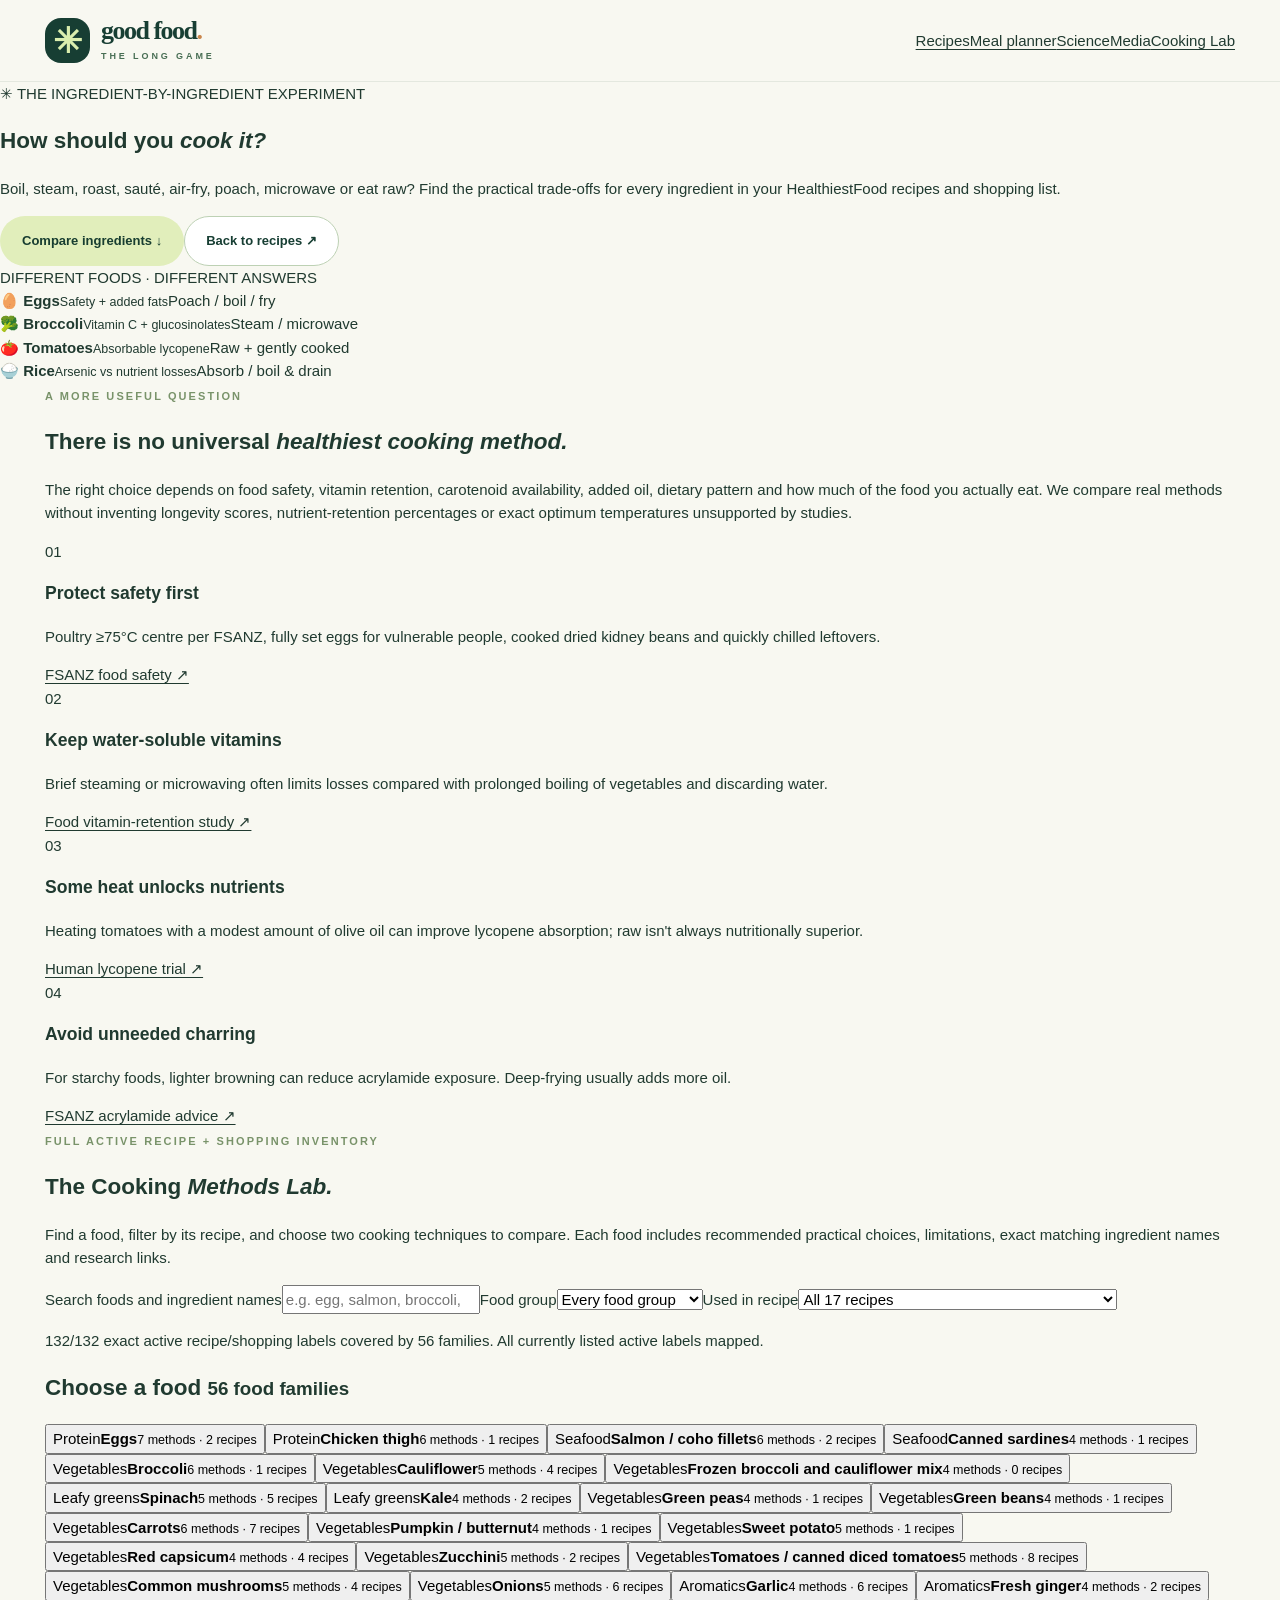
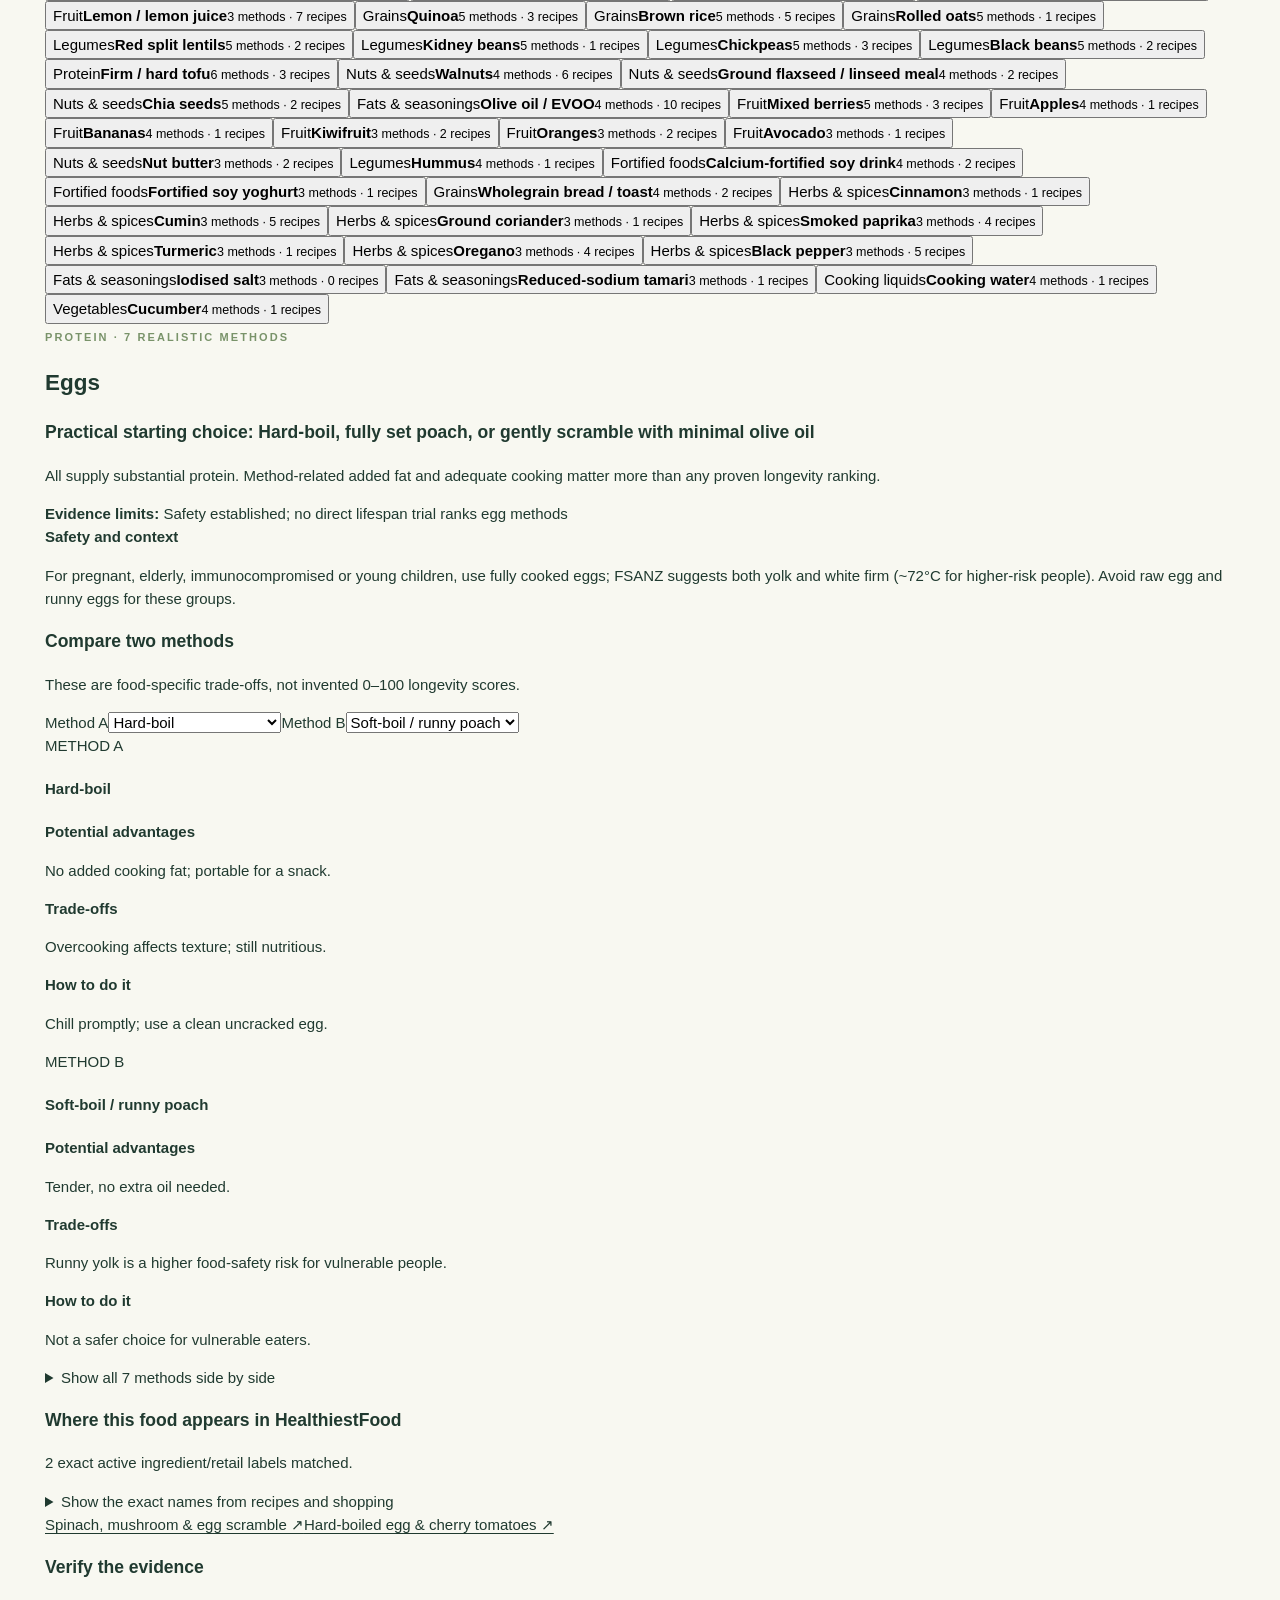
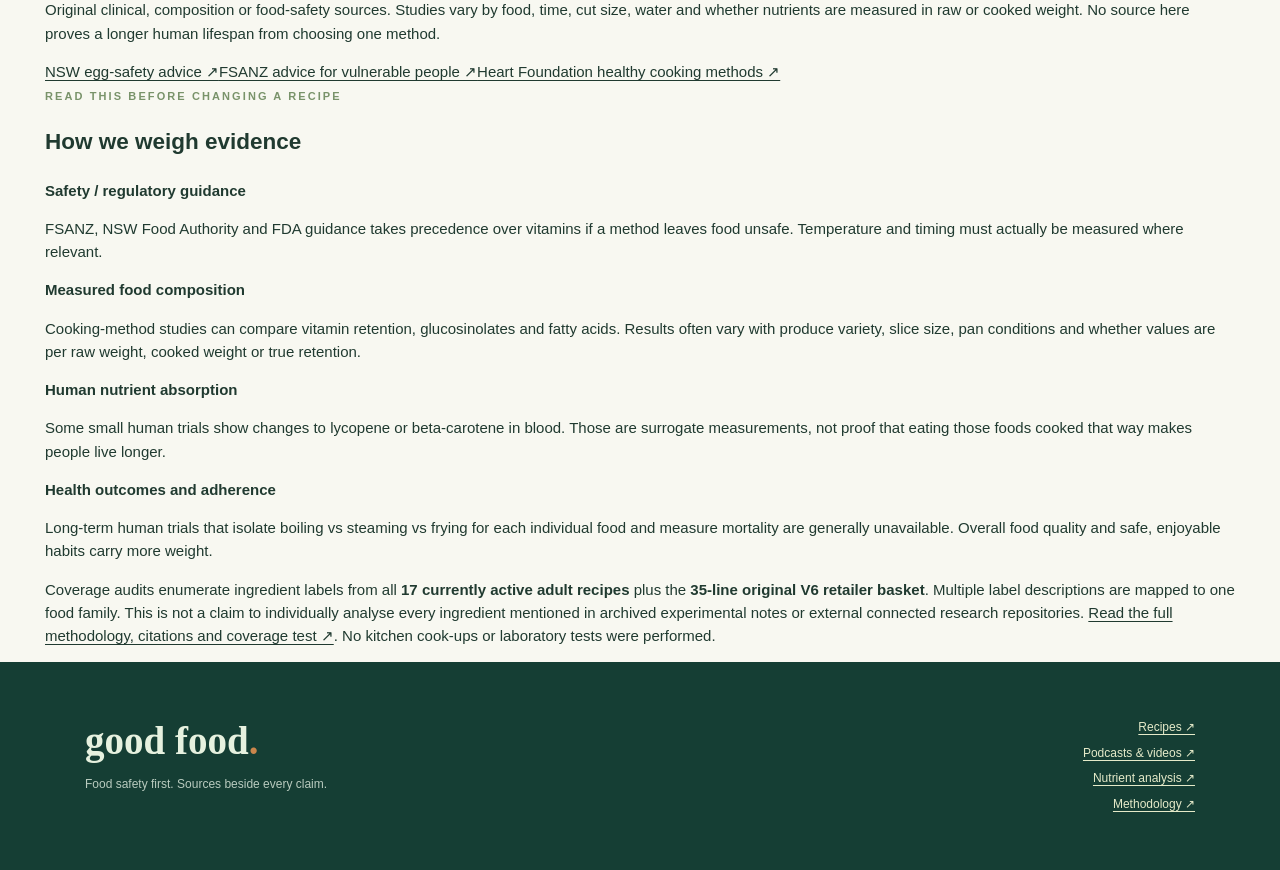
==== cooking-methods.html @ 986ff0c2 "Publish source-linked interactive food cooking method comparison guide and ingredient coverage" ====
<!doctype html>
<html lang="en-AU">
<head>
 <meta charset="utf-8">
 <meta name="viewport" content="width=device-width, initial-scale=1">
 <meta name="theme-color" content="#173e33">
 <meta name="description" content="Compare boiling, steaming, frying, roasting, microwaving and more for every recipe ingredient, with evidence, safety and nutrient trade-offs.">
 <title>Cooking Methods Lab | Good Food, Long Game</title>
 <link rel="icon" href="favicon.svg" type="image/svg+xml">
 <link rel="manifest" href="manifest.webmanifest">
 <link rel="stylesheet" href="site.css">
 <script defer src="site-data.js"></script>
 <script defer src="whole-day-data.js"></script>
 <script defer src="cooking-methods-data.js"></script>
 <script defer src="cooking-methods.js"></script>
 <script>document.addEventListener("DOMContentLoaded",()=>window.CookingMethodsLab?.init());</script>
</head>
<body>
 <a class="skip-link" href="#main">Skip to cooking method comparisons</a>
 <header class="site-header">
 <div class="header-inner">
  <a class="brand" href="index.html#home" aria-label="Good Food home"><span class="brand-mark" aria-hidden="true">✳</span><span>good food<span class="brand-period">.</span><small>THE LONG GAME</small></span></a>
  <nav class="cm-page-nav" aria-label="Main site"><a href="index.html#recipes">Recipes</a><a href="index.html#plan">Meal planner</a><a href="index.html#science">Science</a><a href="index.html#media">Media</a><a class="cm-page-nav-current" href="cooking-methods.html" aria-current="page">Cooking Lab</a></nav>
 </div></header>
 <main id="main" class="cm-page">
 <section class="cm-hero">
   <div class="cm-hero-text"><div class="cm-kicker"><span aria-hidden="true">✳</span> THE INGREDIENT-BY-INGREDIENT EXPERIMENT</div>
    <h1>How should you <em>cook it?</em></h1>
    <p>Boil, steam, roast, sauté, air-fry, poach, microwave or eat raw? Find the practical trade-offs for every ingredient in your HealthiestFood recipes and shopping list.</p>
    <div class="cm-hero-links"><a class="btn btn-primary" href="#cmRoot">Compare ingredients ↓</a><a class="btn btn-outline" href="index.html#recipes">Back to recipes ↗</a></div>
   </div>
   <div class="cm-hero-panel" aria-label="Examples of different food preparation evidence"><span>DIFFERENT FOODS · DIFFERENT ANSWERS</span>
     <div><strong>🥚 Eggs</strong><small>Safety + added fats</small><span>Poach / boil / fry</span></div>
     <div><strong>🥦 Broccoli</strong><small>Vitamin C + glucosinolates</small><span>Steam / microwave</span></div>
     <div><strong>🍅 Tomatoes</strong><small>Absorbable lycopene</small><span>Raw + gently cooked</span></div>
     <div><strong>🍚 Rice</strong><small>Arsenic vs nutrient losses</small><span>Absorb / boil & drain</span></div>
   </div>
 </section>
 <section class="cm-intro section-shell" aria-labelledby="cmIntro"><div><span class="section-kicker">A MORE USEFUL QUESTION</span><h2 id="cmIntro">There is no universal <em>healthiest cooking method.</em></h2></div><p>The right choice depends on food safety, vitamin retention, carotenoid availability, added oil, dietary pattern and how much of the food you actually eat. We compare real methods without inventing longevity scores, nutrient-retention percentages or exact optimum temperatures unsupported by studies.</p></section>
 <section class="cm-principles section-shell" aria-label="Four essential cooking principles">
  <article><span>01</span><h3>Protect safety first</h3><p>Poultry ≥75°C centre per FSANZ, fully set eggs for vulnerable people, cooked dried kidney beans and quickly chilled leftovers.</p><a href="https://www.foodstandards.gov.au/consumer/prevention-of-foodborne-illness/food-safety-basics" target="_blank" rel="noopener noreferrer">FSANZ food safety ↗</a></article>
  <article><span>02</span><h3>Keep water-soluble vitamins</h3><p>Brief steaming or microwaving often limits losses compared with prolonged boiling of vegetables and discarding water.</p><a href="https://pubmed.ncbi.nlm.nih.gov/30263756/" target="_blank" rel="noopener noreferrer">Food vitamin-retention study ↗</a></article>
  <article><span>03</span><h3>Some heat unlocks nutrients</h3><p>Heating tomatoes with a modest amount of olive oil can improve lycopene absorption; raw isn't always nutritionally superior.</p><a href="https://pubmed.ncbi.nlm.nih.gov/15927929/" target="_blank" rel="noopener noreferrer">Human lycopene trial ↗</a></article>
  <article><span>04</span><h3>Avoid unneeded charring</h3><p>For starchy foods, lighter browning can reduce acrylamide exposure. Deep-frying usually adds more oil.</p><a href="https://www.foodstandards.gov.au/consumer/chemicals/acrylamide" target="_blank" rel="noopener noreferrer">FSANZ acrylamide advice ↗</a></article>
 </section>
 <section class="cm-section section-shell" aria-labelledby="cmPageHeading"><div class="cm-section-head"><span class="section-kicker">FULL ACTIVE RECIPE + SHOPPING INVENTORY</span><h2 id="cmPageHeading">The Cooking <em>Methods Lab.</em></h2><p>Find a food, filter by its recipe, and choose two cooking techniques to compare. Each food includes recommended practical choices, limitations, exact matching ingredient names and research links.</p></div>
 <div id="cmRoot" aria-label="Interactive food cooking and preparation method comparisons"><p>Loading your ingredient inventory…</p></div>
 </section>
 <section class="cm-methodology section-shell" aria-label="Research methodology and limits">
  <span class="section-kicker">READ THIS BEFORE CHANGING A RECIPE</span><h2>How we weigh evidence</h2>
  <div class="cm-evidence-steps">
   <div><strong>Safety / regulatory guidance</strong><p>FSANZ, NSW Food Authority and FDA guidance takes precedence over vitamins if a method leaves food unsafe. Temperature and timing must actually be measured where relevant.</p></div>
   <div><strong>Measured food composition</strong><p>Cooking-method studies can compare vitamin retention, glucosinolates and fatty acids. Results often vary with produce variety, slice size, pan conditions and whether values are per raw weight, cooked weight or true retention.</p></div>
   <div><strong>Human nutrient absorption</strong><p>Some small human trials show changes to lycopene or beta-carotene in blood. Those are surrogate measurements, not proof that eating those foods cooked that way makes people live longer.</p></div>
   <div><strong>Health outcomes and adherence</strong><p>Long-term human trials that isolate boiling vs steaming vs frying for each individual food and measure mortality are generally unavailable. Overall food quality and safe, enjoyable habits carry more weight.</p></div>
  </div>
  <p class="cm-source-note">Coverage audits enumerate ingredient labels from all <strong>17 currently active adult recipes</strong> plus the <strong>35-line original V6 retailer basket</strong>. Multiple label descriptions are mapped to one food family. This is not a claim to individually analyse every ingredient mentioned in archived experimental notes or external connected research repositories. <a href="https://github.com/joshualparris/HealthiestFood/blob/main/COOKING_METHODS_EVIDENCE_2026-10-17.md" target="_blank" rel="noopener noreferrer">Read the full methodology, citations and coverage test ↗</a>. No kitchen cook-ups or laboratory tests were performed.</p>
 </section>
 </main>
 <footer class="site-footer"><div class="footer-inner"><div><strong>good food<span>.</span></strong><p>Food safety first. Sources beside every claim.</p></div><div><a href="index.html#recipes">Recipes ↗</a><a href="index.html#media">Podcasts & videos ↗</a><a href="index.html#science">Nutrient analysis ↗</a><a href="https://github.com/joshualparris/HealthiestFood/blob/main/COOKING_METHODS_EVIDENCE_2026-10-17.md" target="_blank" rel="noopener noreferrer">Methodology ↗</a></div></div></footer>
</body>
</html>
---- site.css ----
:root{--pine:#173e33;--deep:#10342b;--leaf:#486e54;--cream:#f8f8f1;--paper:#fffdf6;--ink:#203a30;--muted:#68786d;--line:#e4e8d9;--lime:#e0edb9;--gold:#f1e1a7;--serif:'Fraunces',Georgia,serif;--sans:'DM Sans',Arial,sans-serif}
*{box-sizing:border-box}html{scroll-behavior:smooth}body{margin:0;color:var(--ink);background:var(--cream);font-family:var(--sans);font-size:15px;line-height:1.55;-webkit-font-smoothing:antialiased}body.modal-open{overflow:hidden}button,input,select{font:inherit}button{cursor:pointer}a{color:inherit;text-underline-offset:3px}a:hover{color:#507a54}button:focus-visible,a:focus-visible,input:focus-visible,select:focus-visible{outline:3px solid #d19c50;outline-offset:3px}.hidden{display:none!important}.skip-link{position:absolute;z-index:3000;top:-70px;left:20px;padding:12px 18px;background:#fff;color:#183e32}.skip-link:focus{top:8px}.section-shell{width:min(1190px,calc(100% - 76px));margin-inline:auto}.site-header{background:var(--cream);position:sticky;top:0;z-index:60;border-bottom:1px solid rgba(49,86,58,.10);backdrop-filter:blur(14px)}.header-inner{max-width:1290px;margin:auto;min-height:81px;padding:0 45px;display:flex;align-items:center;justify-content:space-between;gap:26px}.brand{color:var(--pine);text-decoration:none;display:flex;align-items:center;gap:11px;font-family:var(--serif);font-weight:700;font-size:26px;letter-spacing:-1.5px;line-height:.85;white-space:nowrap}.brand:hover{color:var(--pine)}.brand-mark{font-family:var(--sans);font-size:35px;border-radius:16px;color:#daeeae;display:grid;place-items:center;background:var(--pine);height:45px;width:45px;letter-spacing:0}.brand-period,.site-footer strong span{color:#ca864c}.brand small{font:700 9px var(--sans);display:block;letter-spacing:2.9px;margin-top:9px;color:var(--leaf)}.desktop-nav{display:flex;align-items:center;gap:35px}.nav-link{text-decoration:none;font-size:13px;font-weight:700;color:#667c6c;padding:30px 0;border-bottom:2px solid transparent}.nav-link:hover,.nav-link.active{color:var(--pine);border-bottom-color:var(--pine)}.icon-button{border:1px solid var(--line);background:#fff;width:38px;height:38px;display:grid;place-items:center;border-radius:50%;font-size:21px;color:var(--pine)}.hero{background:var(--pine);color:#fff;border-radius:0 0 40px 40px;min-height:598px;margin-top:0;display:grid;grid-template-columns:1fr 1.02fr;overflow:hidden;position:relative;isolation:isolate}.hero:before{content:"";position:absolute;inset:0;pointer-events:none;background-image:radial-gradient(#fff2 1px,transparent 1px);background-size:22px 22px;opacity:.10;z-index:-1}.hero-content{padding:92px 0 52px 74px;position:relative;z-index:2}.eyebrow,.section-kicker{font-size:11px;font-weight:800;letter-spacing:2.1px;text-transform:uppercase}.eyebrow{color:#dbf1b5;display:flex;gap:11px;align-items:center}.eyebrow-dot{height:7px;width:7px;border-radius:50%;background:#dcf1a9;box-shadow:0 0 0 4px #c8e79624}.hero h1{font-family:var(--serif);font-size:clamp(66px,7.2vw,107px);line-height:1.01;letter-spacing:-5.5px;font-weight:500;margin:29px 0 24px}.hero h1 em{color:#cfe7a5;font-weight:400}.hero-lead{font-size:18px;line-height:1.72;color:#e2ece0;max-width:490px}.hero-actions{display:flex;gap:10px;margin-top:32px;flex-wrap:wrap}.btn{display:inline-flex;align-items:center;gap:18px;justify-content:center;padding:14px 21px;border-radius:100px;font-weight:800;font-size:13px;border:1px solid transparent;transition:.2s transform,.2s background,.2s border-color;text-decoration:none}.btn:hover{transform:translateY(-2px)}.btn-primary{background:#e1eebb;color:#173d30}.btn-primary:hover{background:#fff;color:#173d30}.btn-ghost{border-color:#7c9f85;color:#fff;background:transparent}.btn-ghost:hover{background:#2f5648;color:#fff}.btn-outline{border-color:#bdd1b4;color:var(--pine);background:white}.btn-outline:hover{background:#e6efdf}.hero-facts{border-top:1px solid #ffffff32;display:flex;margin-top:47px;padding-top:21px;gap:35px}.hero-facts div{display:flex;flex-direction:column}.hero-facts strong{font:600 30px var(--serif);line-height:1}.hero-facts span{font-size:11px;color:#c3d6c8;margin-top:6px;white-space:nowrap}.hero-art{position:relative;display:grid;place-items:center;min-width:0}.hero-art:before{content:"";position:absolute;width:83%;aspect-ratio:1;border:1px solid #bdd2a43a;border-radius:50%;box-shadow:0 0 0 36px #b4caa30d,0 0 0 75px #b4caa308}.bowl-art{width:min(100%,560px);transform:rotate(-9deg);filter:drop-shadow(7px 15px 12px #09231d32);animation:float 7s ease-in-out infinite}@keyframes float{50%{transform:translateY(-10px) rotate(-7deg)}}.art-caption{position:absolute;background:#fffcf1;color:var(--pine);padding:10px 18px;border-radius:100px;box-shadow:0 9px 26px #071a132a;font-size:12px;font-weight:800;z-index:2}.art-caption-top{right:6%;top:16%;transform:rotate(8deg)}.art-caption-top span{color:#ce8041}.art-caption-bottom{left:4%;bottom:17%;transform:rotate(-8deg)}.caption-star{color:#c88452;margin-right:5px}.intro-note{display:grid;grid-template-columns:1fr 1.1fr;gap:75px;padding-top:99px;padding-bottom:90px;align-items:center}.section-kicker{color:#79936a}.intro-note h2,.section-heading h2,.page-head h1{font:500 clamp(39px,4.4vw,67px)/1.15 var(--serif);letter-spacing:-2.1px;margin:16px 0}.intro-note h2 em,.section-heading h2 em,.page-head h1 em{color:#759368}.intro-note p{color:#68786c;line-height:1.9;font-size:17px;max-width:590px}.section-heading{display:flex;align-items:end;justify-content:space-between;gap:20px;margin-bottom:27px}.section-heading h2{margin-bottom:0}.text-link{border:none;background:transparent;border-bottom:1px solid #a6b899;color:var(--pine);font-weight:800;font-size:13px;padding:7px 0}.home-feature{padding-bottom:95px}.recipe-grid{display:grid;grid-template-columns:repeat(4,1fr);gap:17px}.recipe-card{border:1px solid var(--line);background:#fffdfa;border-radius:23px;overflow:hidden;min-height:372px;display:flex;flex-direction:column;box-shadow:0 6px 30px #243d2e08;transition:transform .25s,box-shadow .25s}.recipe-card:hover{transform:translateY(-5px);box-shadow:0 14px 45px #183d301c}.recipe-card-visual{height:156px;position:relative;overflow:hidden;display:grid;place-items:center}.recipe-card-visual.coral{background:#f6d6c3}.recipe-card-visual.sage{background:#dce9d2}.recipe-card-visual.gold{background:#f5e9ba}.recipe-card-visual.plum{background:#dfd7d9}.recipe-card-visual:after{content:"";position:absolute;inset:auto -20% -46% 20%;height:120px;background:#fff7;border-radius:50%;filter:blur(28px)}.mini-plate{width:138px;height:122px;border-radius:50%;background:#fdf7e7;border:7px solid #ffffffab;box-shadow:0 9px 24px #2d3d1b2d,inset 0 0 0 9px #dcbf923a;transform:rotate(-14deg);display:grid;place-items:center;position:relative;z-index:1}.mini-plate:before{content:"";position:absolute;inset:13px;border-radius:50%;background:conic-gradient(#608a50 0 23%,#d45c41 23% 40%,#f0cf83 40% 68%,#a8b16c 68% 82%,#d78b3c 82%);filter:saturate(.95)}.mini-plate span{position:relative;z-index:1;font-size:46px;filter:drop-shadow(0 3px 3px #ffffffb0);transform:rotate(14deg)}.card-number{position:absolute;top:16px;left:17px;font-size:10px;letter-spacing:1.5px;font-weight:800;color:#1d4738a4;z-index:2}.card-content{padding:20px 19px 22px;flex:1;display:flex;flex-direction:column}.card-overline{font-size:10px;color:#79936a;letter-spacing:1.6px;font-weight:800;text-transform:uppercase}.card-content h3{font:500 24px/1.12 var(--serif);letter-spacing:-.5px;color:var(--pine);margin:8px 0 9px}.card-content p{font-size:12px;color:#6d7a6c;line-height:1.6;margin:0}.card-meta{display:flex;gap:12px;margin:auto 0 13px;padding-top:18px;color:#63766a;font-size:11px;font-weight:700}.card-footer{display:flex;justify-content:space-between;align-items:center;border-top:1px solid var(--line);padding-top:13px;font-size:12px;font-weight:800;color:var(--pine)}.round-arrow{width:34px;height:34px;border-radius:50%;background:#e8efdc;display:grid;place-items:center;font-size:19px}.recipe-card button{border:none;background:transparent;text-align:left;padding:0;color:inherit;display:contents}.recipe-card:focus-within{outline:3px solid #d1a363;outline-offset:2px}.recipe-click{position:absolute;inset:0;z-index:4;cursor:pointer;border:0;background:transparent}.recipe-card{position:relative}.philosophy-grid{display:grid;grid-template-columns:repeat(3,1fr);gap:34px;background:#e9efdf;padding:55px 60px;margin-bottom:105px;border-radius:27px}.mini-icon{display:grid;place-items:center;width:50px;height:50px;border-radius:50%;background:#fdfef6;font-size:26px}.philosophy-grid h3{font:600 25px var(--serif);margin:15px 0 8px}.philosophy-grid p{max-width:310px;font-size:13px;color:#657967;line-height:1.7;margin:0}.view-body{padding-top:66px;padding-bottom:100px;min-height:65vh}.page-head{max-width:850px;margin-bottom:41px}.page-head h1{margin:17px 0 12px}.page-head p{font-size:16px;color:#6d7b70;max-width:690px}.recipe-detail{margin-top:45px}.detail-layout{background:#fffdf7;border:1px solid var(--line);border-radius:26px;display:grid;grid-template-columns:1.15fr 1fr;gap:0;overflow:hidden}.detail-left{padding:39px;border-right:1px solid var(--line)}.detail-right{padding:39px;background:#f4f6ed}.detail-eyebrow{display:flex;align-items:center;gap:9px;font-size:11px;font-weight:800;color:var(--leaf);letter-spacing:1.7px;text-transform:uppercase}.detail-left h2{font:500 43px/1.1 var(--serif);letter-spacing:-1.5px;margin:17px 0}.detail-left>p{color:#64786d;font-size:15px;line-height:1.75}.detail-pills{display:flex;gap:8px;flex-wrap:wrap;margin:20px 0}.pill{font-size:11px;padding:7px 12px;border:1px solid #d7e5cc;border-radius:50px;font-weight:700;color:#426b51;background:#f4f9ea}.detail-highlight{background:#e8f0dc;border-radius:18px;padding:17px;margin:18px 0;font-size:12px;color:#3f6550;line-height:1.65}.detail-actions{display:flex;gap:9px;flex-wrap:wrap;margin:26px 0}.detail-actions .btn-primary{background:var(--pine);color:#fff}.detail-actions .btn-primary:hover{background:#30564a;color:#fff}.servings-box{display:flex;align-items:center;justify-content:space-between;gap:10px;background:#fff;border:1px solid var(--line);padding:11px 14px;border-radius:13px;margin-bottom:15px}.servings-box span{font-size:12px;font-weight:800;color:#55705b}.stepper{display:flex;align-items:center;gap:13px}.stepper button{width:27px;height:27px;display:grid;place-items:center;border:1px solid var(--line);background:#edf4e6;border-radius:50%;font-size:18px;color:var(--pine)}.stepper output{min-width:19px;text-align:center;font-weight:800}.ingredients-list{list-style:none;padding:0;margin:0}.ingredients-list li{display:flex;gap:10px;font-size:12px;border-bottom:1px solid #e1e9d7;padding:10px 0;line-height:1.5}.ingredient-amount{min-width:85px;font-weight:800;color:var(--pine)}.detail-right h3{font:600 27px var(--serif);margin:0 0 9px}.detail-right>p{font-size:13px;color:#647867}.method-preview{list-style:none;counter-reset:steps;padding:0;margin:20px 0}.method-preview li{counter-increment:steps;padding:10px 0 10px 43px;position:relative;border-bottom:1px solid #dfe7d7;font-weight:700;font-size:13px}.method-preview li:before{content:counter(steps,decimal-leading-zero);position:absolute;left:0;top:11px;color:#9bb48c;font-size:12px}.evidence-chip{display:inline-flex;align-items:center;gap:9px;font-size:11px;color:#4d7656;font-weight:800}.evidence-chip:before{content:"✓";border-radius:50%;background:#d8eabc;display:grid;place-items:center;width:20px;height:20px}.shop-summary{background:var(--pine);color:#fff;padding:32px;border-radius:24px;display:grid;grid-template-columns:1fr 1fr 1.2fr;gap:28px;align-items:center}.shop-summary>div{display:flex;flex-direction:column}.shop-summary span{font-size:12px;color:#c4d9c9}.shop-summary strong{font:500 42px var(--serif);margin:5px 0}.shop-summary small{color:#b7d0c0;font-size:11px}.shop-summary-action{display:flex!important;gap:9px;flex-direction:row!important;flex-wrap:wrap}.shop-toolbar{display:flex;align-items:center;justify-content:space-between;gap:15px;margin:28px 0 20px}.search-control{display:flex;gap:10px;align-items:center;border:1px solid var(--line);background:#fff;border-radius:14px;padding:10px 15px;max-width:450px;flex:1}.search-control span{font-size:24px;color:#819484}.search-control input{border:none;outline:none;background:transparent;width:100%;font-size:13px;color:var(--ink)}.segmented{display:inline-flex;background:#e9efdf;border-radius:100px;padding:4px;gap:2px}.segmented button{background:transparent;border:0;border-radius:100px;padding:10px 17px;font-size:12px;font-weight:700;color:#627569}.segmented button.is-active{background:#fff;color:var(--pine);box-shadow:0 2px 8px #1b3b2f18}.shop-group{margin:26px 0}.shop-group-header{display:flex;align-items:baseline;justify-content:space-between;margin:0 0 11px}.shop-group-header h3{font:600 28px var(--serif);margin:0}.shop-group-header span{font-size:12px;color:#748778}.shop-line{background:#fffdf8;border:1px solid var(--line);display:grid;grid-template-columns:26px 1fr auto;align-items:center;gap:13px;padding:16px 20px;margin-bottom:6px;border-radius:14px}.shop-line.is-checked{opacity:.53}.shop-line.is-checked .shop-name{text-decoration:line-through}.shop-check{appearance:none;width:20px;height:20px;border:2px solid #a4b6a4;border-radius:6px;cursor:pointer;margin:0;display:grid;place-items:center}.shop-check:checked{background:#507d5c;border-color:#507d5c}.shop-check:checked:before{content:"✓";font-weight:900;color:white;font-size:14px}.shop-name{display:block;font-size:13px;font-weight:800;color:#264637}.shop-usage{font-size:11px;color:#7d8c7f;margin-top:3px}.shop-price{text-align:right;font-size:15px;font-weight:800;white-space:nowrap}.shop-price a{display:block;font-size:10px;margin-top:4px;color:#5d8865;font-weight:700}.empty-state{background:#fff;padding:35px;border-radius:15px;color:#627569;text-align:center}.disclaimer{background:#edf1e7;border:1px solid #dce7d5;padding:19px 22px;border-radius:15px;color:#637464;font-size:12px;line-height:1.8;margin:27px 0}.plan-grid{display:grid;grid-template-columns:repeat(4,1fr);gap:15px}.week-card{background:white;border:1px solid var(--line);border-radius:22px;padding:20px}.week-card h3{font:600 23px var(--serif);margin:5px 0 16px}.week-card>span{font-size:10px;letter-spacing:1.7px;color:#87a077;font-weight:800}.plan-day{display:grid;grid-template-columns:24px 1fr;gap:8px;align-items:center;padding:11px 0;border-bottom:1px solid var(--line);cursor:pointer}.plan-day:last-child{border-bottom:none}.plan-day input{accent-color:#3b7a4e;width:16px;height:16px;cursor:pointer}.plan-day span{font-size:11px;color:#758378}.plan-day strong{display:block;color:#294538;font-size:12px}.plan-day.done strong{text-decoration:line-through;opacity:.56}.wellbeing-note{margin-top:26px;display:flex;gap:16px;padding:23px;background:#edf2df;border-radius:20px;align-items:flex-start}.wellbeing-note span{font-size:32px;color:#4f7657}.wellbeing-note p{margin:0;max-width:780px;color:#56705b}.truth-card{background:var(--pine);border-radius:25px;color:#fff;padding:33px;display:flex;gap:23px;align-items:flex-start}.truth-icon{font-size:48px;color:#dcedb7}.truth-card h2{font:500 33px var(--serif);margin:0 0 11px}.truth-card p{color:#cce0cb;max-width:760px;margin:0;line-height:1.8;font-size:14px}.science-columns{display:grid;grid-template-columns:repeat(2,1fr);gap:17px;margin-top:28px}.science-tile{background:#fff;border-radius:21px;padding:28px;border:1px solid var(--line)}.science-tile>span{font-size:10px;letter-spacing:1.7px;color:#82a070;font-weight:800}.science-tile h3{font:600 29px var(--serif);letter-spacing:-.5px;margin:12px 0}.science-tile p{font-size:13px;color:#687969;line-height:1.8}.science-tile a{font-size:12px;font-weight:800;color:#466c52}.evidence-heading{margin:70px 0 24px}.source-row{display:flex;justify-content:space-between;gap:15px;align-items:center;border-bottom:1px solid var(--line);padding:18px 0}.source-row span{font-size:10px;font-weight:800;color:#7e9b71;text-transform:uppercase;letter-spacing:1.5px}.source-row h3{margin:3px 0 5px;font-size:14px}.source-row p{margin:0;color:#718275;font-size:12px;max-width:800px}.source-row a{border:1px solid #c7d4be;border-radius:50px;padding:8px 14px;text-decoration:none;font-weight:800;font-size:12px;white-space:nowrap}.site-footer{background:#153e34;color:#e6f1df}.footer-inner{max-width:1190px;margin:auto;padding:56px 40px;display:flex;justify-content:space-between;gap:30px}.site-footer strong{font:600 39px var(--serif)}.site-footer p{font-size:12px;color:#b9cbbf}.footer-inner>div:last-child{display:flex;flex-direction:column;align-items:flex-end;gap:7px;font-size:12px}.footer-inner a{color:#e5eac9}.footer-inner small{color:#9fbeab}.mobile-nav{display:none}.cook-overlay{position:fixed;inset:0;background:#0c291fd9;z-index:150;display:grid;place-items:center;padding:22px}.cook-panel{height:min(850px,calc(100dvh - 40px));width:min(950px,100%);background:#f9faef;box-shadow:0 30px 80px #02160a66;border-radius:27px;overflow:auto;overscroll-behavior:contain}.cook-header{background:var(--pine);color:#fff;padding:24px 30px;display:flex;align-items:flex-start;justify-content:space-between;gap:12px}.cook-header span{font-size:11px;color:#c7dfb8;letter-spacing:1.7px;font-weight:800}.cook-header h2{font:500 34px/1.15 var(--serif);margin:8px 0 0}.cook-close{border:1px solid #ffffff55;background:transparent;color:white;width:40px;height:40px;font-size:24px;border-radius:50%;flex-shrink:0}.cook-track{height:7px;background:#deebd7}.cook-track>div{height:100%;background:#6a956c;transition:width .2s}.cook-body{padding:32px 42px;min-height:390px}.cook-stepcount{font-size:11px;color:#719265;font-weight:800;letter-spacing:1.6px}.cook-body h3{font:500 clamp(31px,4.1vw,46px)/1.1 var(--serif);margin:13px 0 16px}.cook-body>p{font-size:17px;line-height:1.9;color:#546e5a;max-width:720px}.cook-tip{padding:14px 17px;background:#e9f1db;border-radius:15px;font-size:12px;color:#536e57;display:flex;gap:10px;margin:25px 0}.cook-timer{display:flex;align-items:center;gap:13px;flex-wrap:wrap;border-top:1px solid var(--line);padding-top:22px;margin-top:25px}.timer-display{font:500 37px var(--serif);font-variant-numeric:tabular-nums;color:var(--pine);min-width:123px}.timer-button{border:1px solid #cbdcc0;background:#fff;border-radius:25px;padding:9px 16px;font-size:12px;font-weight:800;color:#365b45}.timer-button.active{background:#def0bd}.cook-footer{padding:22px 40px;background:#eff3e6;display:flex;justify-content:space-between;gap:11px;flex-wrap:wrap;border-top:1px solid #e0ead7}.cook-footer .btn-primary{background:var(--pine);color:white}.cook-footer .btn-primary:hover{background:#305949;color:white}.cook-complete{text-align:center;padding:50px 25px}.cook-complete .big-check{background:#e2edc8;color:#3b7151;font-size:52px;height:95px;width:95px;border-radius:50%;display:grid;place-items:center;margin:0 auto 23px}.cook-complete h3{font:500 42px var(--serif);margin:10px 0}.cook-complete p{color:#6f8271;max-width:480px;margin:auto auto 25px}.toast{position:fixed;bottom:26px;right:25px;z-index:200;transform:translateY(150%);background:#173e33;color:white;padding:13px 21px;border-radius:12px;box-shadow:0 10px 35px #122b2066;transition:transform .23s;font-size:13px;max-width:400px}.toast.show{transform:translateY(0)}
@media(max-width:1150px){.desktop-nav{gap:19px}.hero-content{padding-left:49px}.recipe-grid{grid-template-columns:repeat(2,1fr)}.recipe-card{min-height:390px}.hero h1{font-size:74px}.hero-facts{gap:19px}.plan-grid{grid-template-columns:repeat(2,1fr)}}
@media(max-width:800px){.section-shell{width:calc(100% - 36px)}.header-inner{padding:0 20px;min-height:66px}.desktop-nav{display:none}.brand{font-size:22px}.brand-mark{height:40px;width:40px;font-size:31px}.site-header .small-reset{display:none}.hero{grid-template-columns:1fr;min-height:unset;border-radius:0 0 27px 27px}.hero-content{padding:52px 27px 12px}.hero h1{font-size:clamp(65px,12vw,88px);letter-spacing:-3.5px;margin:25px 0 15px}.hero-lead{font-size:16px;line-height:1.65}.hero-art{height:350px}.bowl-art{max-width:365px;height:340px}.art-caption-top{right:7%;top:8%}.art-caption-bottom{bottom:8%;left:7%}.hero-facts{margin-top:30px;gap:28px}.hero-facts strong{font-size:26px}.hero-facts span{font-size:10px}.intro-note{padding:64px 0;grid-template-columns:1fr;gap:3px}.intro-note h2,.section-heading h2,.page-head h1{font-size:47px}.intro-note p{font-size:15px}.home-feature{padding-bottom:52px}.philosophy-grid{grid-template-columns:1fr;padding:32px;gap:28px;margin-bottom:75px}.philosophy-grid>div{display:grid;grid-template-columns:50px 1fr;column-gap:15px}.mini-icon{grid-row:span 2}.philosophy-grid h3{margin:0 0 2px}.philosophy-grid p{grid-column:2}.view-body{padding:48px 0 80px}.detail-layout{grid-template-columns:1fr}.detail-left{border-right:none;border-bottom:1px solid var(--line)}.shop-summary{grid-template-columns:1fr 1fr}.shop-summary-action{grid-column:1/-1}.science-columns{grid-template-columns:1fr}.site-footer{padding-bottom:72px}.mobile-nav{display:flex;position:fixed;bottom:0;left:0;right:0;z-index:65;justify-content:space-around;background:#fffdf7;border-top:1px solid #dce6d9;padding:9px 5px max(10px,env(safe-area-inset-bottom));box-shadow:0 -3px 30px #183e3014}.mobile-nav button{border:none;background:transparent;color:#6f8374;display:flex;align-items:center;flex-direction:column;gap:1px;font-size:10px;font-weight:800;min-width:55px;padding:2px 4px}.mobile-nav button span{font-size:23px;line-height:1.1}.mobile-nav button.active{color:#1c583e}.toast{bottom:85px;left:15px;right:15px;max-width:none;text-align:center}}
@media(max-width:540px){.hero-content{padding:42px 22px 5px}.hero h1{font-size:65px}.hero-actions{gap:7px}.btn{padding:12px 17px;font-size:12px;gap:8px}.hero-facts{gap:15px}.hero-facts span{max-width:95px;white-space:normal;line-height:1.3}.hero-art{height:305px}.bowl-art{max-width:320px}.section-heading{align-items:start}.section-heading h2,.intro-note h2,.page-head h1{font-size:40px}.recipe-grid{grid-template-columns:1fr;gap:12px}.recipe-card{min-height:0}.recipe-card-visual{height:160px}.card-content h3{font-size:27px}.card-meta{margin-top:4px}.intro-note{padding:50px 0}.detail-left,.detail-right{padding:25px}.detail-left h2{font-size:36px}.shop-summary{padding:21px;gap:15px}.shop-summary strong{font-size:31px}.shop-summary .btn{font-size:11px}.shop-toolbar{flex-direction:column;align-items:stretch}.search-control{max-width:none}.segmented{justify-content:center}.segmented button{flex:1}.shop-line{padding:13px 12px;gap:9px}.shop-price{font-size:13px}.shop-name{font-size:12px}.plan-grid{grid-template-columns:1fr}.truth-card{flex-direction:column}.truth-card h2{font-size:28px}.footer-inner{flex-direction:column;padding:36px 20px}.footer-inner>div:last-child{align-items:flex-start}.cook-overlay{padding:0}.cook-panel{height:100dvh;border-radius:0;width:100%}.cook-header{padding:21px}.cook-header h2{font-size:27px}.cook-body{padding:30px 23px;min-height:unset}.cook-body h3{font-size:34px}.cook-body>p{font-size:16px}.cook-footer{padding:17px 21px;position:sticky;bottom:0;z-index:2}.cook-footer .btn{flex:1}.cook-timer{gap:9px}.timer-display{font-size:32px}.source-row{align-items:flex-start}.source-row a{padding:7px 9px}.art-caption{font-size:10px}}
@media print{.site-header,.mobile-nav,.site-footer,.shop-toolbar,.btn,.toast,.cook-overlay,.hero,.small-reset,.shop-summary-action,.source-row a{display:none!important}body{background:white}.view{display:none!important}#view-shop{display:block!important}.shop-line{break-inside:avoid;margin:2px 0;padding:5px 8px;border:1px solid #bbb}.shop-line.is-checked{display:none}.section-shell{width:100%}.page-head{margin:0}.shop-summary{padding:10px;color:black;background:#eee}.shop-group{margin:10px 0}}
@media(prefers-reduced-motion:reduce){*,*:before,*:after{animation-duration:.01ms!important;scroll-behavior:auto!important;transition-duration:.01ms!important}}

/* Critical accessibility fix: let each full-card button remain a real hit target. */
.recipe-card .recipe-click{display:block;position:absolute;inset:0;z-index:4;opacity:0;width:100%;height:100%;padding:0;border:0;background:transparent;cursor:pointer}
@media print{#view-shop .shop-line.is-checked{display:none!important}}

/* Expanded evidence audit: readable, accessible claims and metric matrix. */
.research-details{margin:65px 0 15px}.research-details>.section-heading{margin-bottom:10px}.audit-note{color:#6e806f;font-size:12px;line-height:1.8;max-width:930px;margin:12px 0 24px}.audit-note a{color:#426e52;font-weight:800}.audit-rating-chips{display:grid;grid-template-columns:repeat(4,1fr);gap:10px;margin:24px 0}.audit-rating{background:#eaf1e3;border:1px solid #dce6d5;border-radius:16px;padding:17px 18px;display:flex;justify-content:space-between;align-items:center;gap:7px}.audit-rating span{font-size:12px;font-weight:800;color:#66836d}.audit-rating strong{font:600 29px var(--serif);white-space:nowrap;color:var(--pine)}.audit-rating small{font:600 11px var(--sans);color:#7e977a}.audit-table-wrap{width:100%;overflow-x:auto;border:1px solid var(--line);border-radius:17px;background:#fff}.audit-table{border-collapse:collapse;width:100%;min-width:500px;font-variant-numeric:tabular-nums}.audit-table th,.audit-table td{padding:13px 17px;border-bottom:1px solid #e9ecdf;text-align:center;font-size:12px}.audit-table th:first-child{text-align:left}.audit-table thead{background:#e8eedd;color:#536d5c}.audit-table thead th{font-size:11px}.audit-table tbody th{font-weight:700;color:var(--pine)}.audit-table tbody tr:last-child th,.audit-table tbody tr:last-child td{border-bottom:none}.audit-claims{margin:12px 0 25px}.audit-claim{background:#fff;border:1px solid var(--line);border-radius:13px;margin:7px 0;overflow:hidden}.audit-claim summary{display:flex;align-items:center;gap:13px;cursor:pointer;padding:16px 18px;list-style:none}.audit-claim summary::-webkit-details-marker{display:none}.claim-title{font-size:13px;font-weight:800;color:var(--pine);flex:1}.claim-status{font-size:10px;border-radius:100px;padding:6px 10px;background:#ecf2e8;color:#55705a;font-weight:800;white-space:nowrap}.audit-claim.caution .claim-status{background:#f7ecd9;color:#866331}.audit-claim.limit .claim-status{background:#f1e5df;color:#865b47}.claim-chevron{font-size:22px;color:#6e8d6f;line-height:1}.audit-claim[open] .claim-chevron{transform:rotate(45deg)}.claim-body{padding:0 20px 18px;font-size:12px;color:#657866;line-height:1.8}.claim-body p{margin-top:0}.claim-body a{font-weight:800;color:#527954}.audit-claim summary:hover{background:#f7faf1}@media(max-width:800px){.audit-rating-chips{grid-template-columns:repeat(2,1fr)}}@media(max-width:520px){.audit-rating{padding:12px 13px}.audit-rating span{font-size:10px}.audit-rating strong{font-size:24px}.audit-claim summary{gap:8px;padding:15px 11px}.claim-title{font-size:12px}.claim-status{font-size:9px;padding:5px 7px}.claim-chevron{font-size:18px}}

/* Fix: an empty toast must not appear as a green bar above the mobile nav. */
.toast:not(.show){visibility:hidden;opacity:0;pointer-events:none}
.toast.show{visibility:visible;opacity:1;pointer-events:auto}

/* Multi-timer panel (timers remain alive across recipe steps). */
.timer-dashboard{position:sticky;top:0;z-index:8;background:#e7efdf;border-bottom:1px solid #c9dabe;padding:12px 18px;box-shadow:0 5px 14px #173d3120}
.timer-dashboard.hidden{display:none!important}
.timer-board-head{display:flex;justify-content:space-between;align-items:center;gap:10px;margin-bottom:8px}
.timer-board-head strong{font-size:13px;color:#254637}
.timer-board-head strong span{display:inline-grid;place-items:center;background:#cfdfbf;border-radius:99px;min-width:23px;height:23px;margin-left:5px;padding:0 5px}
.timer-board-head small{font-size:10px;color:#6b806c}
.timer-cards{display:flex;gap:9px;overflow-x:auto;scroll-snap-type:x proximity;padding-bottom:5px}
.timer-tile{border:1px solid #c8d8bf;border-radius:13px;background:#fffdf6;padding:10px 12px;min-width:240px;flex:0 0 240px;scroll-snap-align:start}
.timer-tile.running{border-color:#8bad85;box-shadow:inset 3px 0 #639467}
.timer-tile.done{border-color:#cc9255;background:#fff4e2}
.timer-tile-name{color:#7c927a;font-size:10px;font-weight:800;text-transform:uppercase}
.timer-tile>strong{display:block;font-size:12px;white-space:nowrap;overflow:hidden;text-overflow:ellipsis;margin:3px 0 8px}
.timer-tile-bottom{display:flex;justify-content:space-between;align-items:center;gap:8px}
.timer-tile-clock{font:600 22px var(--serif);color:var(--pine);font-variant-numeric:tabular-nums}
.timer-tile.done .timer-tile-clock{font-size:16px;color:#935e2e}
.timer-tile-actions{display:flex;gap:4px}
.timer-tile-actions button{border:1px solid #cddcc6;background:#eef5e6;color:var(--pine);border-radius:9px;width:30px;height:30px;font-size:15px}
.timer-board-warning{font-size:10px;color:#627865;margin-top:6px}
.floating-timers{position:fixed;right:18px;bottom:20px;z-index:110;border:1px solid #b5d4ad;border-radius:99px;background:#173e33;color:white;padding:11px 18px;box-shadow:0 5px 17px #153e3455;font-size:12px;font-weight:800}
.floating-timers.hidden{display:none!important}
.timer-button:disabled{opacity:.45;cursor:not-allowed}
@media(max-width:800px){.timer-board-head{align-items:flex-start;flex-direction:column;gap:2px}.floating-timers{bottom:85px;right:13px}}
@media(max-width:540px){.timer-dashboard{padding:10px 16px}.timer-tile{min-width:215px;flex-basis:215px}.cook-body{padding-top:24px}}
@media print{.floating-timers,.timer-dashboard{display:none!important}}


/* All-day meal filters and Australia/Sydney date-aware scheduler */
.meal-filters{display:flex;flex-wrap:wrap;gap:9px;margin:20px 0 28px}
.meal-filters button{border:1px solid var(--line);border-radius:999px;padding:10px 16px;background:var(--paper);color:var(--pine);font-weight:700;font-size:13px}
.meal-filters button.is-active{color:white;background:var(--pine);border-color:var(--pine)}
.daily-planner{display:block;margin-top:10px}
.planner-toolbar{display:flex;align-items:center;justify-content:space-between;gap:16px;flex-wrap:wrap;padding:22px;border:1px solid var(--line);border-radius:22px;background:#fffdf6}
.planner-toolbar h2{font-family:var(--serif);font-size:clamp(24px,3vw,36px);line-height:1.2;margin:9px 0 6px}
.planner-description{color:var(--muted);margin:0;max-width:660px;font-size:13px}
.planner-nav{display:flex;align-items:end;gap:7px;flex-wrap:wrap}
.planner-nav button{min-height:44px;padding:8px 13px;background:#fff;color:var(--pine);border-radius:11px;border:1px solid var(--line);font-weight:700}
.planner-nav .planner-today{background:var(--pine);color:white}
.planner-nav label{font-weight:700;color:var(--muted);font-size:11px;display:flex;flex-direction:column;gap:4px}
.planner-nav input{min-height:44px;padding:7px 9px;border-radius:11px;border:1px solid var(--line);color:var(--pine);background:#fff;color-scheme:light}
.planner-week{display:grid;grid-template-columns:repeat(7,minmax(0,1fr));gap:8px;margin:17px 0}
.planner-weekday{min-width:0;display:flex;flex-direction:column;gap:2px;align-items:center;justify-content:center;min-height:90px;background:#fffdf6;border:1px solid var(--line);border-radius:16px;color:var(--pine);padding:9px 3px}
.planner-weekday span{font-size:12px;font-weight:600}.planner-weekday strong{font-size:25px;line-height:1.1}.planner-weekday small{font-size:11px;color:var(--muted)}
.planner-weekday.is-selected{background:var(--pine);color:white;border-color:var(--pine)}.planner-weekday.is-selected small{color:#e9f8d7}
.planner-weekday.is-today:not(.is-selected){outline:2px solid #ad8c45;outline-offset:2px}
.planner-day-summary{display:grid;grid-template-columns:repeat(3,minmax(0,1fr));gap:12px;margin-bottom:19px}
.planner-day-summary>div{border-radius:15px;background:#eef3e7;padding:15px;display:flex;flex-direction:column;gap:1px}
.planner-day-summary strong{font-size:20px;font-family:var(--serif)}.planner-day-summary span{font-size:12px;color:var(--muted)}
.planner-slots{display:grid;grid-template-columns:repeat(2,minmax(0,1fr));gap:13px}
.planner-slot{background:#fffdf6;border:1px solid var(--line);border-radius:19px;padding:17px;min-width:0}.planner-slot.is-done{background:#eef5e9}
.planner-slot-head{display:flex;align-items:center;gap:10px;margin-bottom:12px}.planner-slot-icon{font-size:20px}.planner-slot-head strong{font-size:16px}
.planner-slot-status{margin-left:auto;font-size:11px;color:var(--leaf);background:#ebf4df;padding:5px 9px;border-radius:10px}
.planner-slot-fields{display:grid;grid-template-columns:110px minmax(0,1fr);gap:10px}
.planner-slot-fields label,.planner-add-fields label{font-size:12px;font-weight:700;display:flex;flex-direction:column;gap:5px;color:var(--muted);min-width:0}
.planner-slot input[type=time],.planner-slot select,.planner-add select,.planner-add input[type=time]{width:100%;max-width:100%;min-width:0;background:#fff;border:1px solid #d5dbca;border-radius:10px;padding:10px 7px;min-height:45px;color:var(--pine);color-scheme:light;font-size:14px}
.planner-slot-actions{display:flex;align-items:center;flex-wrap:wrap;gap:10px;margin-top:11px}
.planner-slot-actions button{border:0;background:transparent;text-decoration:underline;color:var(--pine);font-size:12px;padding:8px 3px}
.planner-check{display:flex;align-items:center;gap:6px;font-size:13px;margin-left:auto}.planner-check input{width:18px;height:18px;accent-color:var(--pine)}
.planner-add{padding:20px;margin-top:18px;background:#edf3e8;border:1px solid #d5dfce;border-radius:19px}
.planner-add h3{margin:0 0 14px;font-family:var(--serif);font-size:23px}
.planner-add-fields{display:grid;grid-template-columns:130px minmax(0,1fr) 120px auto;align-items:end;gap:10px}
.planner-add-fields button{min-height:45px;white-space:nowrap}
.planner-bottom{display:flex;gap:12px;flex-wrap:wrap;margin-top:16px}.planner-bottom button{padding:12px 15px;border-radius:12px;border:1px solid var(--line);background:#fff;color:var(--pine);font-weight:700}
.planner-message{min-height:20px;margin:13px 0 6px;color:var(--pine);font-size:13px;font-weight:600}
.planner-note{color:var(--muted);font-size:13px;max-width:930px;margin:10px 0 0;line-height:1.65}
@media(max-width:800px){.planner-slots{grid-template-columns:1fr}.planner-add-fields{grid-template-columns:1fr 1fr}.planner-add-fields label:nth-child(2){grid-column:span 2}.planner-add-fields button{grid-column:span 2}.planner-toolbar{padding:16px}.planner-nav{width:100%}.planner-day-summary{gap:7px}.planner-day-summary>div{padding:11px}.planner-day-summary strong{font-size:16px}}
@media(max-width:470px){.planner-week{gap:4px}.planner-weekday{border-radius:11px;min-height:72px}.planner-weekday strong{font-size:18px}.planner-weekday span{font-size:10px}.planner-weekday small{font-size:10px}.planner-slot{padding:13px}.planner-slot-fields{grid-template-columns:92px minmax(0,1fr)}.planner-nav input{width:148px}.planner-day-summary span{font-size:10px}.meal-filters{gap:6px}.meal-filters button{padding:8px 10px;font-size:12px}}

/* Portion-aware scheduled shopping; preserve small-phone space. */
.planner-slot-fields{grid-template-columns:100px 88px minmax(0,1fr)}.planner-add-fields{grid-template-columns:115px minmax(0,1fr) 115px 95px auto}.planner-slot input[type=number],.planner-add input[type=number]{width:100%;max-width:100%;min-width:0;background:#fff;border:1px solid #d5dbca;border-radius:10px;padding:10px 7px;min-height:45px;color:var(--pine);font-size:14px}
@media(max-width:800px){.planner-add-fields{grid-template-columns:1fr 1fr}.planner-slot-fields{grid-template-columns:100px 90px minmax(0,1fr)}}
@media(max-width:470px){.planner-slot-fields{grid-template-columns:1fr 1fr}.planner-slot-fields label:nth-child(3){grid-column:span 2}.planner-bottom button{flex:1 1 42%}}

.inline-plan-link{border:0;background:transparent;color:var(--pine);font-weight:800;text-decoration:underline;text-underline-offset:3px;padding:0;font:inherit;cursor:pointer}.recipe-card-visual.berry{background:#f6dbe5}.recipe-card-visual.leaf{background:#d9e9d6}

/* Cooking checklist: easy to reach and fully usable without horizontal scrolling. */
.cook-prep{border:1px solid #c9dac3;background:#fffdf7;border-radius:15px;padding:12px 15px;margin:0 0 22px}
.cook-prep>summary{cursor:pointer;color:#244e3b;font-size:14px;font-weight:800;line-height:1.5}
.cook-prep>summary span{font-weight:600;color:#57745e;font-size:12px;margin-left:8px}
.cook-prep>p{font-size:12px;line-height:1.65;color:#526e5b;margin:13px 0}
.cook-prep-list{display:grid;grid-template-columns:repeat(2,minmax(0,1fr));gap:5px 17px;margin:10px 0 15px}
.cook-prep-list label{display:flex;align-items:flex-start;gap:11px;padding:7px 3px;color:#2e523f;font-size:12px;line-height:1.5}
.cook-prep-list input{width:21px;height:21px;flex:0 0 21px;accent-color:#386b47}
.cook-prep-list input:checked+span{text-decoration:line-through;color:#728576}
.cook-prep-list strong{white-space:nowrap}
.cook-prep button{min-height:40px}
.timer-tile-actions button{min-width:40px;min-height:40px;width:40px;height:40px}
@media(max-width:540px){.cook-prep-list{grid-template-columns:1fr}.cook-prep{padding:12px}.cook-prep-list label{padding:9px 3px}}

/* Dated planner's unpriced, consolidated ingredient checklist. */
.planner-week-shopping{margin:20px 0;background:#fffdf7;border:1px solid #d7e4d0;border-radius:18px;padding:16px 20px}
.planner-week-shopping>summary{font-size:16px;font-weight:800;color:#254e3b;cursor:pointer;line-height:1.5}
.planner-week-shopping>summary span{font-size:12px;color:#55745c;font-weight:600}
.planner-week-shopping>p{font-size:12px;line-height:1.7;color:#607563;max-width:780px}
.planner-shopping-items{display:grid;grid-template-columns:repeat(2,minmax(0,1fr));gap:4px 20px;max-height:470px;overflow-y:auto}
.planner-shopping-items label{display:flex;gap:11px;align-items:flex-start;min-height:40px;padding:8px 3px;font-size:12px;line-height:1.5;color:#315542}
.planner-shopping-items input{width:21px;height:21px;flex:0 0 21px;accent-color:#386b47}
.planner-shopping-items input:checked+span{text-decoration:line-through;color:#758876}
@media(max-width:540px){.planner-week-shopping{padding:14px}.planner-shopping-items{grid-template-columns:1fr;max-height:420px}}

/* Evidence-led weekly pattern review; informational, not a nutrient score. */
.planner-pattern{background:#fffdf6;border:1px solid var(--line);border-radius:18px;padding:18px 23px;margin:15px 0 20px}.planner-pattern h3{margin:0 0 8px;font:600 23px/1.3 var(--serif);color:var(--pine)}.planner-pattern p{font-size:13px;line-height:1.65;margin:9px 0;color:var(--ink)}.planner-pattern p strong{color:var(--pine)}.planner-pattern a{color:var(--pine);font-weight:700}.planner-pattern em{font-style:normal;font-weight:700}
@media(max-width:470px){.planner-pattern{padding:14px}.planner-pattern h3{font-size:21px}}

/* Planned week shopping and evidence-led nutrient displays */
.cook-scale-note{border-left:4px solid #bd8e57;background:#f7edd6;padding:12px 15px;border-radius:8px;margin:15px 0;font-size:12px;color:#71572c;line-height:1.6}
.dynamic-shop{background:#fffef8;border:1px solid #dfe8d7;border-radius:22px;padding:26px;margin-top:32px;min-width:0}
.dynamic-shop-head h2,.nutrition-head h2{font:600 clamp(26px,4vw,39px) var(--serif);margin:8px 0 9px;color:var(--pine)}
.dynamic-shop-head p,.nutrition-head p{color:#637568;font-size:13px;line-height:1.7}
.dynamic-shop-actions{display:flex;gap:7px;flex-wrap:wrap;margin:17px 0 13px}
.dynamic-shop-actions button{border:1px solid #bed3b6;background:white;color:#204c37;border-radius:100px;padding:10px 14px;font-size:12px;font-weight:800}
.dynamic-shop-actions button[aria-pressed="true"]{color:white;background:var(--pine)}
.dynamic-shop-stats{padding:14px 16px;background:#eaf1e2;border-radius:12px;display:flex;flex-direction:column;gap:4px;margin:10px 0}
.dynamic-shop-stats strong{font-size:13px}.dynamic-shop-stats span{font-size:12px;color:#536957}
.dynamic-shop-items{display:grid;grid-template-columns:repeat(2,minmax(0,1fr));gap:6px}
.dynamic-shop-line{display:flex;align-items:center;gap:9px;border:1px solid #e1e9d9;background:white;padding:10px 12px;border-radius:10px;min-width:0;cursor:pointer}
.dynamic-shop-line input{width:18px;height:18px;flex-shrink:0;accent-color:#476c4e}
.dynamic-shop-line>span:nth-child(2){flex:1;min-width:0}
.dynamic-shop-line strong{display:block;font-size:12px;color:#264537;overflow-wrap:anywhere}
.dynamic-shop-line small{display:block;font-size:11px;color:#657967}
.dynamic-shop-have{font-size:10px;color:#517655}
.dynamic-shop-line:has(input:checked){opacity:.55}
.dynamic-shop-warning{font-size:11px;color:#73816e;line-height:1.6;margin-bottom:0}
#nutritionCoverage{padding:32px 0 25px}
.nutrition-ref{display:grid;grid-template-columns:repeat(4,minmax(0,1fr));gap:10px;margin:22px 0}
.nutrition-ref-card{border:1px solid #dce7d7;border-radius:14px;background:white;display:flex;flex-direction:column;gap:5px;padding:16px}
.nutrition-ref-card>span{font-size:11px;font-weight:800;color:#5b7a5e}
.nutrition-ref-card strong{font:600 32px var(--serif);color:#274537}
.nutrition-ref-card small{font-size:11px;color:#6f7f70}
.nutrition-ref-card a{font-size:11px;font-weight:800;color:#51765c;margin-top:auto}
.nutrition-milk,.nutrition-unknown{background:#edf2e5;padding:23px;border-radius:18px;margin:12px 0}
.nutrition-milk h3{font:600 25px var(--serif);margin:0}
.nutrition-milk p,.nutrition-unknown p{font-size:12px;color:#5f745f;line-height:1.75}
.nutrition-milk label{font-size:12px;font-weight:800}
.nutrition-milk select{border:1px solid #b7cbaa;border-radius:9px;padding:9px;background:white;max-width:100%;margin:8px 0}
.drink-stats{display:grid;grid-template-columns:repeat(4,1fr);gap:6px;margin:13px 0}
.drink-stats span{border-radius:9px;background:#fffdf7;padding:11px;font-size:12px}
.drink-stats b{display:block;font-size:16px}
.nutrition-unknown{background:#fbf2df}
.nutrition-unknown a{color:#436951;font-weight:800;font-size:12px}
.planner-fish-note{font-size:12px;line-height:1.6;background:#f4f3df;color:#646b46;border-radius:11px;padding:10px 13px;margin:10px 0}
@media(max-width:850px){.nutrition-ref{grid-template-columns:repeat(2,minmax(0,1fr))}.dynamic-shop-items{grid-template-columns:1fr}}
@media(max-width:520px){.dynamic-shop{padding:17px}.dynamic-shop-line{padding:10px}.dynamic-shop-have{font-size:9px}.drink-stats{grid-template-columns:repeat(2,1fr)}}

/* Partially stocked pantry: amount entry stays readable and usable by touch. */
.dynamic-shop-line{align-items:flex-start;flex-wrap:wrap;cursor:default}
.dynamic-shop-row-check{display:flex;align-items:flex-start;gap:10px;flex:1 1 190px;min-width:0;cursor:pointer}
.dynamic-shop-row-check>span{flex:1;min-width:0}
.dynamic-shop-row-check input{width:21px;height:21px;flex:0 0 21px}
.dynamic-shop-pantry{display:flex;align-items:center;gap:6px;flex-wrap:wrap;font-size:11px;color:#506d59;min-width:120px}
.dynamic-shop-pantry input{width:100px;height:44px;flex:0 1 100px;border:1px solid #b6c8ae;border-radius:9px;padding:6px 8px;background:#fff;color:#234c37;font-weight:700}
.dynamic-shop-line:has(input:checked){opacity:1}
@media(max-width:520px){.dynamic-shop-row-check{flex-basis:100%}.dynamic-shop-pantry{margin-left:31px}}

/* Narrow-screen intrinsic sizing: avoid long editorial headings and cards forcing width. */
@media(max-width:390px){
  .section-heading{display:block;min-width:0}
  .section-heading>div{min-width:0}
  .section-heading .text-link{display:inline-block;margin-top:10px}
  .hero,.hero-content,.hero-art,.recipe-card,.intro-note,.philosophy-grid{min-width:0}
  .hero-facts{flex-wrap:wrap;gap:12px}
  .hero-art .bowl-art{max-width:100%}
  .philosophy-grid{padding:23px}
  .philosophy-grid>div{grid-template-columns:44px minmax(0,1fr);gap:11px}
  .philosophy-grid h3,.philosophy-grid p{min-width:0;overflow-wrap:break-word}
  .footer-inner>div{min-width:0}
}

/* WebKit can include intrinsic native select width from a hidden planner in
   root scrollWidth. Bound native menus to the visual viewport as well as their grid. */
#view-plan .planner-slot-fields select,
#view-plan .planner-add-fields select{
  max-width:calc(100vw - 48px);
  min-width:0;
}

/* Optional real-world cook-up record — private on-device, not nutrition evidence */
.trial-log{margin-top:19px;background:#fffdf6;border:1px solid #d8e5d3;border-radius:20px;padding:20px}
.trial-log summary{cursor:pointer;font:600 24px var(--serif);color:var(--pine)}
.trial-log>p{font-size:12px;color:#687b69;line-height:1.6}
#trialForm{display:grid;grid-template-columns:repeat(2,minmax(0,1fr));gap:12px}
#trialForm label{display:flex;flex-direction:column;gap:5px;color:#375944;font-weight:750;font-size:12px;min-width:0}
#trialForm input,#trialForm select,#trialForm textarea{width:100%;min-width:0;border:1px solid #cbdac5;border-radius:9px;padding:10px;background:white;color:var(--ink);font-size:13px}
#trialForm .trial-notes,#trialForm .trial-buttons,#trialForm .trial-status{grid-column:1/-1}
#trialForm .trial-buttons{display:flex;flex-wrap:wrap;gap:8px}
#trialForm .btn-primary{background:var(--pine);color:white}
#trialForm .trial-status{font-size:11px;color:#6b826e}
@media(max-width:560px){#trialForm{grid-template-columns:1fr}.trial-log{padding:16px}}

/* Native view visibility prevents inactive menus entering Safari's layout width. */
.view[hidden]{display:none!important}

/* Transparent nutrient calculations: horizontal table scroll is intentional on phones. */
.nutrient-ledger{margin:18px 0 25px}
.nutrient-scroll{max-width:100%;overflow-x:auto;border:1px solid var(--line);border-radius:15px;background:#fff}
.nutrient-table{width:100%;min-width:670px;border-collapse:collapse;font-variant-numeric:tabular-nums}
.nutrient-table caption{caption-side:top;text-align:left;background:#eef3e9;color:#355a42;padding:12px 15px;font-size:12px}
.nutrient-table th,.nutrient-table td{text-align:right;padding:12px 10px;border-bottom:1px solid #e5ebdc;font-size:12px}
.nutrient-table th:first-child{text-align:left;min-width:150px}
.nutrient-table thead th{font-size:11px;background:#f3f5ea;color:#496a55}
.nutrient-table tbody th{font-weight:750;color:#204a36}
.nutrient-warning{font-size:12px;line-height:1.7;color:#596f5f;background:#f8f2e4;border:1px solid #e7ddcc;border-radius:11px;padding:13px 16px;margin:12px 0}
.nutrient-warning a,.nutrient-detail-inner a{color:#245a43;text-decoration:underline}
.nutrient-details{border:1px solid #d8e5d2;border-radius:12px;background:#fffdf7;margin:8px 0}
.nutrient-details summary{cursor:pointer;padding:13px 16px;font-size:13px;font-weight:750;color:#28543b}
.nutrient-detail-inner{padding:0 16px 15px;font-size:12px;color:#4a6854}
.nutrient-detail-inner ul{padding-left:20px;line-height:1.65}
.nutrient-detail-inner li{margin:7px 0}
.nutrient-detail-inner small{display:block;color:#718174}
@media(max-width:540px){.nutrient-details summary{font-size:12px}.nutrient-warning{padding:11px}}

.cook-wake-control{display:flex;flex-wrap:wrap;align-items:center;gap:9px 16px;padding:10px 22px;background:#e8f0df;border-bottom:1px solid #d5e0cc;font-size:12px}
.cook-wake-control button{min-height:44px;background:#fff;border:1px solid #b7cba9;border-radius:99px;color:#234c38;font-size:12px;font-weight:800;padding:8px 15px}
.cook-wake-control button[aria-pressed="true"]{background:#204b37;color:#fff;border-color:#204b37}
.cook-wake-control small{flex:1 1 195px;color:#456451;line-height:1.5}
.cook-wake-control a{color:#255943;font-weight:700}

/* Full 17-recipe official AFCD3 modelled nutrient analysis */
.whole-day-scroll{overflow-x:auto;max-width:100%;margin:18px 0 10px;border:1px solid var(--line);border-radius:13px}.whole-day-table{min-width:740px;width:100%;border-collapse:collapse}.whole-day-table th,.whole-day-table td{font-size:12px;padding:9px 11px;border-bottom:1px solid var(--line);text-align:left;white-space:nowrap}.whole-day-table caption{font-size:13px;color:var(--muted);padding:10px;text-align:left}.whole-day-asterisk,.whole-day-caveats,.whole-day-controls{font-size:13px;line-height:1.55}.whole-day-controls{border:1px solid var(--line);border-radius:14px;padding:16px;margin:22px 0 14px}.whole-day-controls h3{margin:0 0 9px;font-family:var(--serif);font-size:23px}.whole-day-controls label{font-weight:bold;display:block;margin:11px 0}.whole-day-controls input{min-height:44px;border:1px solid var(--line);border-radius:8px;padding:8px;color:var(--pine);background:white}.whole-day-caveats{border:1px solid var(--line);border-radius:13px;padding:13px;margin:13px 0}.whole-day-caveats summary{font-weight:700;cursor:pointer;color:var(--pine)}

/* Source-linked cooking completion checklist; prevents a timer becoming a safety certificate. */
.cook-safety-gate{max-width:730px;text-align:left;background:#f9f5e9;border:1px solid #d9c9a3;border-radius:18px;padding:18px 20px;margin:24px auto 20px}
.cook-safety-tag{font-size:10px;font-weight:800;color:#806b40;letter-spacing:1.6px;text-transform:uppercase}
.cook-safety-gate h3{font:600 27px var(--serif);margin:6px 0 8px}
.cook-safety-description{font-size:13px;color:#665d47;line-height:1.65}
.cook-safety-items{display:grid;gap:10px;margin:16px 0}
.cook-safety-item{display:flex;align-items:flex-start;gap:12px;padding:12px 13px;border:1px solid #dfd4b9;background:#fffefa;border-radius:12px;text-align:left;font-size:13px;line-height:1.6;cursor:pointer}
.cook-safety-item input{width:20px;height:20px;margin-top:1px;flex-shrink:0;accent-color:#36684c}
.cook-safety-sources{font-size:11px;line-height:1.7;color:#55775a}
.cook-safety-sources a{color:#37684a;font-weight:800}
#cookSafetyRemaining{font-size:12px;font-weight:700;color:#806b40}
#finishCook:disabled{opacity:.5;cursor:not-allowed;transform:none}
@media(max-width:520px){.cook-safety-gate{padding:13px;margin:15px auto}.cook-safety-gate h3{font-size:24px}}

/* Private on-device export/import for plans, pantry, timers and batch records. */
.data-portability{display:grid;grid-template-columns:1.45fr 1fr;gap:20px;align-items:center;background:#f4f5e8;border:1px solid #dce4d0;border-radius:20px;margin-top:30px;padding:25px;min-width:0}
.data-portability h2{font:600 28px var(--serif);color:var(--pine);margin:7px 0}
.data-portability p{color:#687866;font-size:12px;line-height:1.6}
.data-portability-actions{display:flex;align-items:center;justify-content:flex-end;flex-wrap:wrap;gap:9px}
.data-portability-actions .btn{cursor:pointer;white-space:nowrap}
.data-portability-actions input[type=file]{position:absolute;left:-10000px;width:1px;height:1px}
.data-portability #dataBackupStatus{grid-column:1/-1;margin:0;color:#477053;font-size:12px}
@media(max-width:780px){.data-portability{grid-template-columns:1fr;padding:18px}.data-portability-actions{justify-content:flex-start}}

/* Offline caution is text-first and not a hidden network-dependent warning. */
.offline-notice{position:relative;z-index:58;background:#fff0d7;color:#68450d;border-bottom:1px solid #e1b878;padding:11px 20px;font-size:12px;font-weight:700;line-height:1.6;text-align:center}
.offline-notice[hidden]{display:none!important}
@media(max-width:800px){.offline-notice{padding:8px 16px;font-size:11px}}


/* Choose any combination of the 17 recipes rather than the fixed 20-lunch basket. */
.custom-shopping{border:1px solid #d8e5d5;background:#fffefa;border-radius:24px;padding:27px;margin:27px 0 34px;min-width:0;scroll-margin-top:90px}
.custom-shopping-top h2{font:500 clamp(27px,4vw,43px)/1.2 var(--serif);color:var(--pine);margin:8px 0}
.custom-shopping-top p{font-size:14px;color:#617566;line-height:1.7;max-width:800px}
.custom-shopping-groups{display:grid;grid-template-columns:repeat(2,minmax(0,1fr));gap:15px;margin:25px 0}
.custom-recipe-group{border:1px solid #dce6d4;border-radius:16px;min-width:0;padding:12px 14px;background:#f8faf3}
.custom-recipe-group legend{font-weight:800;font-size:13px;color:#345b43;padding:0 6px}
.custom-recipe-row{display:flex;align-items:center;gap:10px;justify-content:space-between;padding:10px 0;border-bottom:1px solid #e4e9df;min-width:0}
.custom-recipe-row:last-child{border-bottom:0}
.custom-recipe-choice{display:flex;align-items:flex-start;gap:10px;font-size:12px;font-weight:700;line-height:1.45;color:#284c3a;min-width:0;flex:1}
.custom-recipe-choice span{min-width:0;overflow-wrap:anywhere}
.custom-recipe-choice input{width:21px;height:21px;flex:0 0 21px;margin:0;accent-color:#286049}
.custom-recipe-count{display:flex;align-items:center;gap:6px;white-space:nowrap;font-size:11px;color:#526b59}
.custom-recipe-count input{width:57px;min-height:42px;border:1px solid #b9ccb5;border-radius:10px;background:white;text-align:center;color:var(--pine);font-weight:800;font-size:14px;padding:5px}
.custom-shopping-actions{display:flex;flex-wrap:wrap;gap:9px;margin:22px 0}
.custom-shopping-actions button{border:1px solid #b9d0ba;border-radius:99px;background:#fff;color:var(--pine);padding:11px 16px;font-weight:800;font-size:12px}
.custom-shopping-actions #customShopCopy{background:var(--pine);color:white;border-color:var(--pine)}
.custom-shopping-actions button:disabled{opacity:.45;cursor:not-allowed}
.custom-shopping-results{border-top:1px solid #e2e9df;padding-top:20px}
.custom-shopping-results h3{font:500 29px var(--serif);margin:0 0 6px;color:var(--pine)}
.custom-shopping-stats{font-size:13px;color:#526d59;font-weight:700}
.custom-shopping-subtotal{background:#e8f0df;border-radius:15px;padding:18px;display:flex;align-items:center;gap:15px;margin:18px 0}
.custom-shopping-subtotal strong{font:500 35px var(--serif);color:#184535;white-space:nowrap}
.custom-shopping-subtotal span{font-size:12px;line-height:1.6;color:#47664f}
.custom-shopping-empty{background:#f4f7ee;border-radius:12px;padding:20px;font-size:14px;color:#55705c}
.custom-shopping-items{display:grid;grid-template-columns:1fr;gap:7px;margin:15px 0}
.custom-shopping-item{display:flex;align-items:flex-start;justify-content:space-between;gap:14px;border:1px solid #e0e8d8;background:white;border-radius:12px;padding:15px;min-width:0}
.custom-shopping-item-main{display:flex;align-items:flex-start;gap:10px;flex:1;min-width:0;cursor:pointer}
.custom-shopping-item-main input{width:22px;height:22px;flex:0 0 22px;accent-color:#417354;margin:2px 0}
.custom-shopping-item-main span{min-width:0}
.custom-shopping-item-main strong{display:block;color:#254735;font-size:13px;overflow-wrap:anywhere}
.custom-shopping-item-main small{display:block;color:#647765;line-height:1.65;font-size:11px;margin-top:4px}
.custom-shopping-item-main a{display:inline-block;font-size:11px;font-weight:800;color:#336e48;margin-top:3px}
.custom-shopping-item.is-complete{background:#f6f9f2}
.custom-shopping-item.is-complete strong{text-decoration:line-through;text-decoration-thickness:1px;opacity:.65}
.custom-shopping-have{font-size:11px;display:flex;gap:6px;align-items:center;flex-wrap:wrap;color:#517057;flex:0 0 160px}
.custom-shopping-have input{width:86px;height:44px;border:1px solid #bfceba;border-radius:9px;background:white;padding:6px 8px;color:var(--pine);font-weight:700}
.custom-shopping-have small{font-size:10px}
.custom-shopping-disclaimer,.custom-shopping-feedback{font-size:12px;color:#647467;line-height:1.7}
.legacy-basket{border:1px solid #dce6d5;padding:17px;border-radius:17px;background:#f9faf5;margin-top:20px}
.legacy-basket summary{cursor:pointer;font-weight:800;color:var(--pine);padding:4px 0}
.legacy-basket>p{font-size:13px;color:#667d69}
@media(max-width:800px){.custom-shopping-groups{grid-template-columns:1fr}}
@media(max-width:540px){.custom-shopping{padding:17px;margin-top:17px}.custom-recipe-row{gap:8px}.custom-recipe-choice{font-size:12px}.custom-recipe-count{flex-direction:column;gap:3px}.custom-shopping-item{flex-wrap:wrap;padding:12px}.custom-shopping-have{flex:1 1 100%;margin-left:31px}.custom-shopping-subtotal{flex-direction:column;align-items:flex-start;gap:3px}.custom-shopping-subtotal strong{font-size:31px}.legacy-basket{padding:12px}}
@media print{#legacyV6Shop,.custom-shopping-top,.custom-shopping-groups,.custom-shopping-actions,.custom-shopping-feedback,.custom-shopping-have,.custom-shopping-disclaimer,.custom-shopping-item-main a{display:none!important}.custom-shopping{border:0;padding:0;margin:0}.custom-shopping-item{break-inside:avoid;padding:7px;margin:3px 0}.custom-shopping-item.is-complete{display:none}.custom-shopping-item-main input{display:none}.custom-shopping-subtotal{padding:8px}}


/* Evidence-first external media library; native keyboard/assistive-tech controls */
.media-guide-intro{display:grid;grid-template-columns:repeat(3,minmax(0,1fr));gap:13px;margin:10px 0 25px}
.media-guide-intro>div{background:#eaf0e0;border:1px solid #d9e5d4;border-radius:18px;padding:18px;min-width:0}
.media-guide-intro strong{color:var(--pine);font-weight:800;font-size:15px}
.media-guide-intro p{margin:8px 0 0;font-size:13px;line-height:1.6;color:#526858}
.media-featured-note{display:flex;align-items:start;gap:14px;padding:20px 23px;border:1px solid var(--line);border-radius:20px;background:var(--paper);margin:0 0 28px}
.media-featured-note>span{font-size:25px;color:var(--leaf)}.media-featured-note strong{font:600 22px var(--serif)}
.media-featured-note p{font-size:13px;margin:3px 0 0;line-height:1.75}.media-featured-note a,.media-footer-note a{color:var(--pine);font-weight:700}
.media-library-toolbar{display:grid;grid-template-columns:1fr minmax(180px,230px) minmax(220px,1fr);gap:13px;align-items:end;background:#f3f6ed;padding:17px;border:1px solid var(--line);border-radius:20px;margin-bottom:18px}
.media-kind-filters{display:flex;flex-wrap:wrap;gap:5px}.media-kind-filters button{padding:11px 14px;min-height:44px;border:1px solid var(--line);border-radius:12px;background:#fff;color:var(--pine);font-size:13px;font-weight:750}
.media-kind-filters button[aria-pressed="true"]{color:#fff;background:var(--pine);border-color:var(--pine)}
.media-topic-filter,.media-search-filter{display:flex;flex-direction:column;gap:5px;font-size:11px;font-weight:800;color:var(--muted)}
.media-topic-filter select,.media-search-filter input{min-height:45px;width:100%;min-width:0;border:1px solid #c9d3c2;background:white;border-radius:11px;padding:10px;color:var(--pine);font-size:14px}
.media-results-count{font-size:12px;color:var(--leaf);font-weight:700;grid-column:1/-1}
.media-grid{display:grid;grid-template-columns:repeat(2,minmax(0,1fr));gap:14px}
.media-resource{display:flex;flex-direction:column;min-width:0;background:var(--paper);border:1px solid var(--line);border-radius:21px;overflow:hidden;box-shadow:0 4px 18px rgba(21,63,43,.03)}
.media-resource-top{display:flex;align-items:center;justify-content:space-between;gap:8px;padding:13px 18px;background:#eaf2df}
.media-resource-kind{display:inline-flex;gap:7px;align-items:center;text-transform:uppercase;letter-spacing:.9px;font-size:11px;font-weight:800;color:var(--pine)}
.media-resource-date{color:#617666;font-size:11px;font-weight:700}
.media-resource-body{padding:21px 22px 15px;flex:1}
.media-resource-topic{font-size:10px;text-transform:uppercase;letter-spacing:1.1px;font-weight:800;color:#71866a}
.media-resource h3{font:600 24px/1.18 var(--serif);color:var(--pine);margin:8px 0 6px}
.media-resource-publisher{font-size:12px;color:#607365;font-weight:700;margin:0 0 18px}
.media-resource p{font-size:13px;line-height:1.65;margin:12px 0 0}.media-resource-claim strong,.media-resource-limits strong{display:block;color:var(--pine);font-size:11px;text-transform:uppercase;letter-spacing:.8px}
.media-resource-limits{color:#625b48;background:#f5f0e5;border-radius:11px;padding:11px 12px}
.media-resource-links{display:grid;grid-template-columns:1fr 1fr;gap:9px;padding:14px 18px 18px}
.media-resource-links a{display:flex;align-items:center;justify-content:center;padding:11px 12px;min-height:46px;border-radius:11px;font-size:12px;font-weight:750;text-decoration:none;text-align:center}
.media-resource-watch{background:var(--pine);color:#fff}.media-resource-watch:hover{color:#fff;background:#275e4c}
.media-resource-primary{border:1px solid #cbd7c6;color:var(--pine);background:white}
.media-empty{padding:45px 20px;text-align:center;background:#fff;border:1px dashed var(--line);border-radius:15px;grid-column:1/-1}
.media-footer-note{font-size:12px;color:var(--muted);margin:23px 0;line-height:1.7}
.recipe-media-links{background:#eaf2e5;border:1px solid #d5e4d1;padding:17px 18px;border-radius:17px;margin:22px 0 0}
.recipe-media-links h3{font:600 23px var(--serif);margin:0 0 4px}
.recipe-media-links p{font-size:12px;margin:0 0 13px;color:#5b7062}
.recipe-media-links>div{display:flex;flex-direction:column;gap:9px}
.recipe-media-links a{color:var(--pine);font-size:13px;font-weight:750}
.recipe-media-browse{display:inline-block;margin-top:14px}
@media (min-width:801px) and (max-width:1110px){.desktop-nav{gap:12px}.nav-link{font-size:11px}.header-inner{padding:0 22px;gap:16px}}
@media (max-width:900px){.media-library-toolbar{grid-template-columns:1fr 1fr}.media-kind-filters{grid-column:1/-1}.media-results-count{grid-column:1/-1}}
@media (max-width:650px){.media-guide-intro{grid-template-columns:1fr;gap:8px}.media-guide-intro>div{padding:13px 16px}.media-guide-intro p{margin:4px 0 0}.media-grid{grid-template-columns:1fr}.media-library-toolbar{grid-template-columns:1fr}.media-topic-filter,.media-search-filter,.media-kind-filters,.media-results-count{grid-column:1/-1}.media-resource h3{font-size:22px}.media-resource-body{padding:17px}.media-resource-links{grid-template-columns:1fr 1fr}.media-resource-links a{font-size:11px;padding:11px 7px}.media-kind-filters button{flex:1 1 auto;padding:11px 7px}.mobile-nav button{min-width:0;font-size:10px;padding-left:0;padding-right:0}.mobile-nav{gap:0}}
@media (max-width:360px){.media-resource-links{grid-template-columns:1fr}.media-guide-intro>div{padding:13px}}


/* Precise, scalable methods: visible in the recipe preview and each guided step. */
.method-preview-detail{display:block;margin:7px 0 5px;font-size:12px;font-weight:400;line-height:1.75;color:#587060;overflow-wrap:anywhere}
.method-preview strong{font-size:14px;color:#214833}
.step-measures{margin:16px 0 18px;background:#edf4e8;border:1px solid #d3e5c9;border-radius:16px;padding:17px 19px;color:#254d39}
.step-measures h4{font-size:12px;letter-spacing:.7px;text-transform:uppercase;font-weight:800;margin:0 0 10px;color:#335b42}
.step-measures ul{padding-left:21px;margin:0;display:grid;gap:6px}
.step-measures li{font-size:14px;line-height:1.6;padding-left:2px;overflow-wrap:anywhere}
.step-measures strong{font-variant-numeric:tabular-nums;color:#1b4531}
.step-measures p{font-size:12px;color:#56725c;margin:0}
@media(max-width:540px){.step-measures{padding:14px 15px}.step-measures li{font-size:13px}.method-preview-detail{font-size:12px;line-height:1.65}}
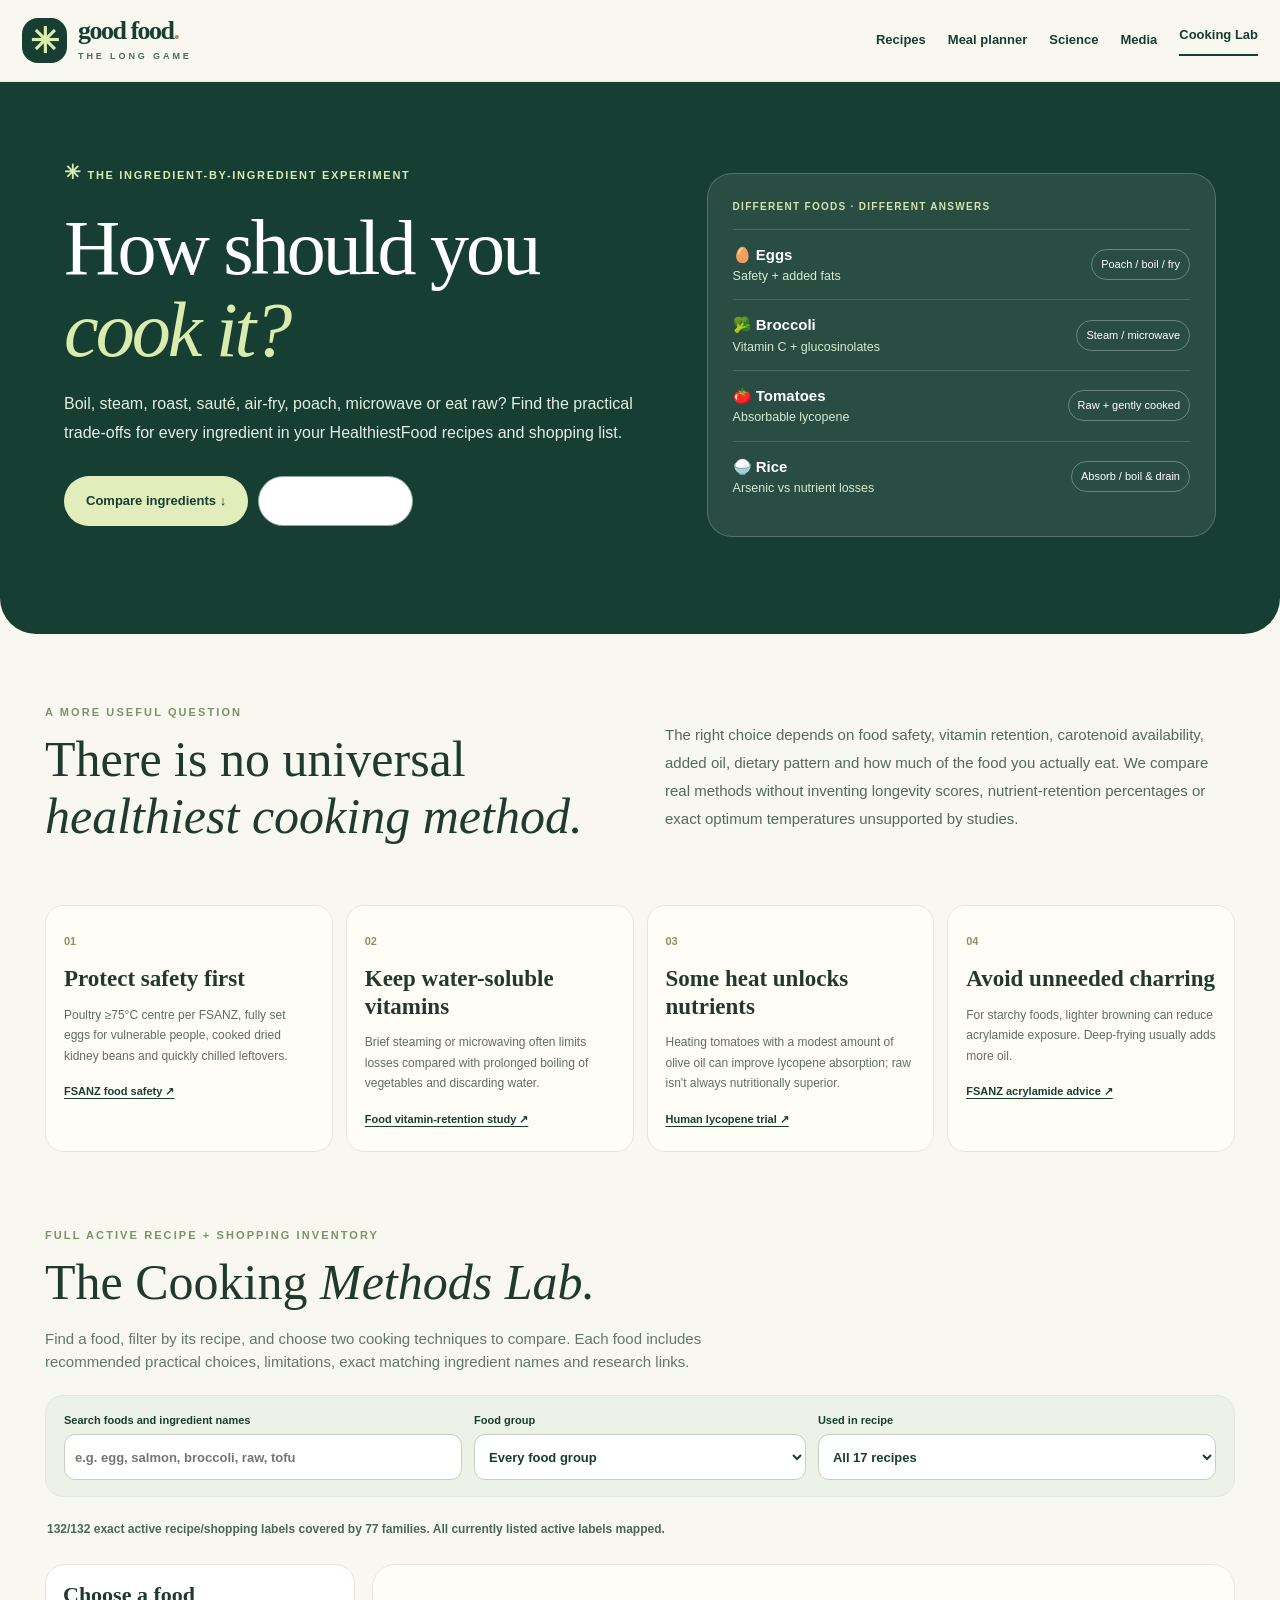
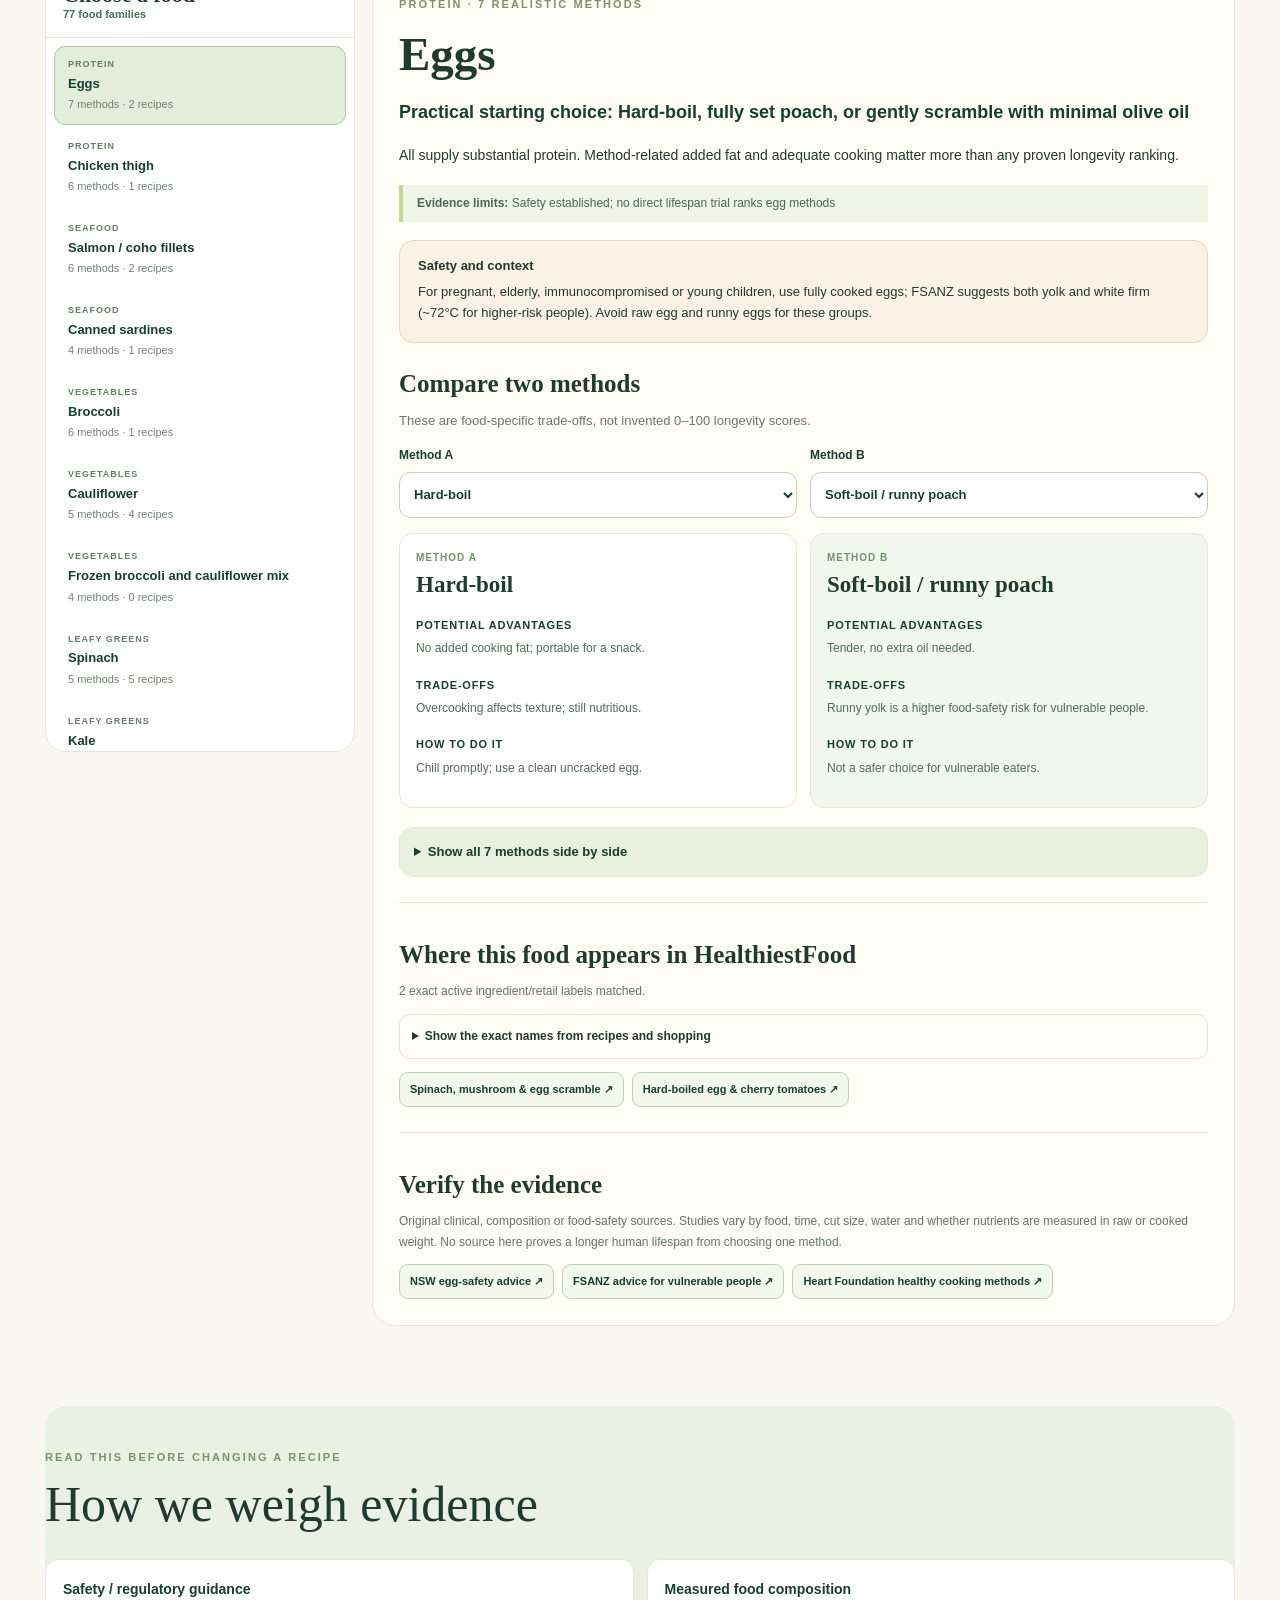
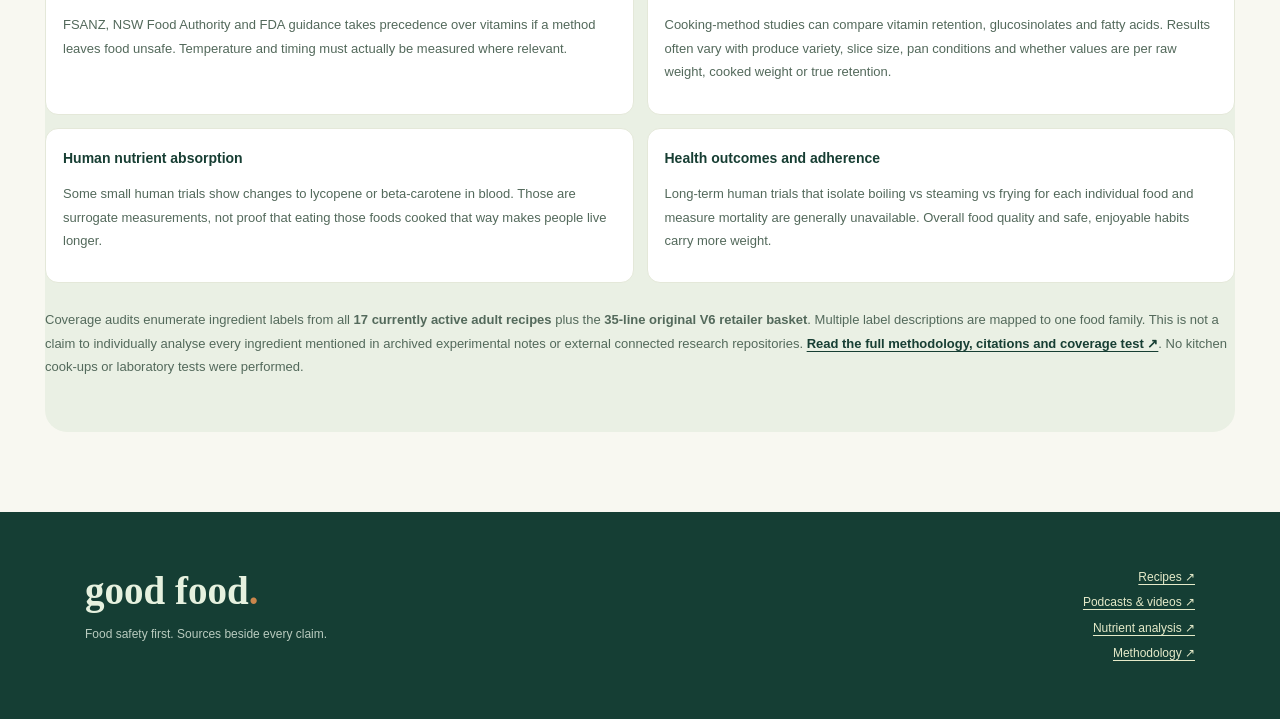
==== commit 90790041: "Keep icon-only bottom navigation available on cooking-methods page" ====
--- a/cooking-methods.html
+++ b/cooking-methods.html
@@ -57,6 +57,15 @@
   <p class="cm-source-note">Coverage audits enumerate ingredient labels from all <strong>17 currently active adult recipes</strong> plus the <strong>35-line original V6 retailer basket</strong>. Multiple label descriptions are mapped to one food family. This is not a claim to individually analyse every ingredient mentioned in archived experimental notes or external connected research repositories. <a href="https://github.com/joshualparris/HealthiestFood/blob/main/COOKING_METHODS_EVIDENCE_2026-10-17.md" target="_blank" rel="noopener noreferrer">Read the full methodology, citations and coverage test ↗</a>. No kitchen cook-ups or laboratory tests were performed.</p>
  </section>
  </main>
+ <nav class="mobile-nav" aria-label="Mobile navigation">
+  <a href="index.html#home" aria-label="Home" title="Home"><span aria-hidden="true">⌂</span></a>
+  <a href="index.html#recipes" aria-label="Recipes and cooking" title="Cook"><span aria-hidden="true">♨</span></a>
+  <a href="index.html#plan" aria-label="Meal planner" title="Plan"><span aria-hidden="true">▦</span></a>
+  <a href="index.html#shop" aria-label="Shopping list" title="Shop"><span aria-hidden="true">☑</span></a>
+  <a href="index.html#science" aria-label="Nutrition research" title="Learn"><span aria-hidden="true">✧</span></a>
+  <a href="index.html#media" aria-label="Podcasts and videos" title="Media"><span aria-hidden="true">♫</span></a>
+  <a href="cooking-methods.html" aria-label="Compare cooking methods" aria-current="page" title="Methods"><span aria-hidden="true">⚗</span></a>
+ </nav>
  <footer class="site-footer"><div class="footer-inner"><div><strong>good food<span>.</span></strong><p>Food safety first. Sources beside every claim.</p></div><div><a href="index.html#recipes">Recipes ↗</a><a href="index.html#media">Podcasts & videos ↗</a><a href="index.html#science">Nutrient analysis ↗</a><a href="https://github.com/joshualparris/HealthiestFood/blob/main/COOKING_METHODS_EVIDENCE_2026-10-17.md" target="_blank" rel="noopener noreferrer">Methodology ↗</a></div></div></footer>
 </body>
 </html>
--- a/site.css
+++ b/site.css
@@ -367,3 +367,69 @@
 .step-measures strong{font-variant-numeric:tabular-nums;color:#1b4531}
 .step-measures p{font-size:12px;color:#56725c;margin:0}
 @media(max-width:540px){.step-measures{padding:14px 15px}.step-measures li{font-size:13px}.method-preview-detail{font-size:12px;line-height:1.65}}
+
+
+/* 17 Oct 2026: research-led cooking methods lab */
+.cm-page{overflow:hidden}.cm-page-nav{display:flex;align-items:center;gap:22px}.cm-page-nav a{font-size:13px;font-weight:750;color:var(--pine);text-decoration:none}.cm-page-nav-current{border-bottom:2px solid var(--pine);padding-bottom:8px}.cm-hero{width:min(1280px,100%);margin:auto;display:grid;grid-template-columns:1.1fr .9fr;gap:20px;background:var(--pine);border-radius:0 0 36px 36px;padding:70px max(30px,5%) 75px;color:white}.cm-hero-text{padding:5px 0}.cm-kicker{font-weight:800;letter-spacing:1.7px;color:#d5ecb3;font-size:11px}.cm-kicker span{font-size:20px}.cm-hero h1{font:500 clamp(50px,6.1vw,83px)/1.05 var(--serif);letter-spacing:-3px;margin:19px 0}.cm-hero h1 em{color:#d9ebad}.cm-hero p{font-size:16px;line-height:1.8;max-width:600px;color:#e3efe1}.cm-hero-links{display:flex;flex-wrap:wrap;gap:10px;margin:28px 0}.cm-hero-links .btn-outline{color:#fff;border-color:#8da999}.cm-hero-panel{background:#ffffff14;border:1px solid #ffffff35;border-radius:25px;padding:25px;align-self:center}.cm-hero-panel>span{display:block;color:#d2e4af;font-size:10px;letter-spacing:1.3px;font-weight:800;margin-bottom:14px}.cm-hero-panel>div{display:grid;grid-template-columns:minmax(0,1fr) auto;gap:1px 10px;align-items:center;padding:13px 0;border-top:1px solid #ffffff27}.cm-hero-panel strong{font-size:15px}.cm-hero-panel small{display:block;color:#d5ead1;grid-column:1;grid-row:2}.cm-hero-panel>div>span{font-size:11px;grid-column:2;grid-row:1/3;border:1px solid #ffffff4d;border-radius:19px;padding:6px 9px}.cm-intro{display:grid;grid-template-columns:1fr 1fr;gap:50px;padding-top:65px;padding-bottom:20px;align-items:center}.cm-intro h2,.cm-section-head h2,.cm-methodology h2{font:500 clamp(32px,4vw,50px)/1.15 var(--serif);margin:9px 0}.cm-intro p{font-size:15px;line-height:1.85;color:#54695b}.cm-principles{display:grid;grid-template-columns:repeat(4,minmax(0,1fr));gap:13px;margin-top:30px;margin-bottom:70px}.cm-principles article{border:1px solid var(--line);background:var(--paper);padding:22px 18px;border-radius:18px;min-width:0}.cm-principles span{font-size:11px;color:#8a9365;font-weight:900}.cm-principles h3{font:600 23px/1.2 var(--serif);margin:14px 0 9px}.cm-principles p{font-size:12px;line-height:1.7;color:#5c705f}.cm-principles a{font-size:11px;font-weight:750;color:var(--pine)}.cm-section{padding-bottom:80px}.cm-section-head{max-width:900px;margin-bottom:22px}.cm-section-head p{max-width:740px;font-size:15px;color:#647669}.cm-toolbar{display:grid;grid-template-columns:1.2fr 1fr 1.2fr;gap:12px;padding:16px 18px;border:1px solid var(--line);background:#edf2e8;border-radius:18px;margin:15px 0}.cm-toolbar label{display:flex;flex-direction:column;gap:5px;min-width:0;font-weight:800;color:var(--pine);font-size:11px}.cm-toolbar input,.cm-toolbar select,.cm-compare-controls select{border-radius:11px;border:1px solid #c4d0bf;background:#fff;min-width:0;width:100%;min-height:46px;padding:10px;font:600 13px var(--sans);color:var(--pine)}.cm-coverage{font-weight:750;font-size:12px;color:#4a6854;padding:8px 2px}.cm-workspace{display:grid;grid-template-columns:minmax(230px,310px) minmax(0,1fr);align-items:start;gap:17px;margin:17px 0 0}.cm-side{background:#fff;border:1px solid var(--line);border-radius:20px;overflow:hidden;position:sticky;top:93px;max-height:calc(100dvh - 112px);display:flex;flex-direction:column}.cm-side h2{font:600 22px var(--serif);margin:0;padding:17px;border-bottom:1px solid var(--line)}.cm-side h2 small{display:block;font:600 11px var(--sans);color:var(--leaf)}.cm-choices{overflow:auto;display:grid;gap:3px;padding:8px;overscroll-behavior:contain}.cm-food-item{background:transparent;border:1px solid transparent;border-radius:11px;padding:11px 13px;text-align:left;display:flex;flex-direction:column;gap:2px;color:var(--pine);transition:background .15s}.cm-food-item:hover{background:#edf3e5}.cm-food-item[aria-pressed="true"]{background:#e4edd9;border-color:#adcaa0}.cm-food-item>span{font-size:9px;text-transform:uppercase;letter-spacing:1px;color:#647e64;font-weight:850}.cm-food-item strong{font-size:13px}.cm-food-item small{font-size:11px;color:#718274}.cm-detail{background:var(--paper);border:1px solid var(--line);border-radius:23px;padding:26px;min-width:0;scroll-margin-top:85px}.cm-detail-head h2{font:600 clamp(30px,4vw,47px)/1.2 var(--serif);margin:12px 0}.cm-detail-head h3{font-size:18px;line-height:1.4;color:var(--pine)}.cm-detail-head p{font-size:14px;line-height:1.7}.cm-certainty{border-left:4px solid #c5d69b;padding:9px 14px;margin:18px 0;background:#f0f5e6;color:#4b6852;font-size:12px;line-height:1.6}.cm-warning{background:#f9f2e5;border:1px solid #e8d8bc;border-radius:14px;padding:14px 18px;font-size:13px;line-height:1.65}.cm-warning p{margin:4px 0}.cm-compare-head h3,.cm-sources h3,.cm-where h3{font:600 25px var(--serif);margin:27px 0 5px}.cm-compare-head p{font-size:13px;color:var(--muted)}.cm-compare-controls{display:grid;grid-template-columns:1fr 1fr;gap:13px;margin:15px 0}.cm-compare-controls label{font-size:12px;font-weight:800;display:flex;flex-direction:column;gap:7px;color:var(--pine)}.cm-compare-results{display:grid;grid-template-columns:repeat(2,minmax(0,1fr));gap:13px}.cm-compare-card{border:1px solid var(--line);border-radius:14px;background:white;padding:16px;min-width:0}.cm-compare-card:nth-child(2){background:#f2f7ed}.cm-mini-label{font-weight:900;font-size:10px;letter-spacing:1px;color:#72926c}.cm-compare-card h4{font:600 23px var(--serif);margin:7px 0 14px}.cm-compare-card strong{font-size:11px;text-transform:uppercase;letter-spacing:.8px;color:var(--pine)}.cm-compare-card p{font-size:12px;line-height:1.7;color:#52695c;margin:3px 0 13px}.cm-table-details{margin-top:19px;border:1px solid var(--line);border-radius:13px;overflow:hidden}.cm-table-details summary{font-size:13px;font-weight:800;padding:14px;cursor:pointer;background:#e8f0de;color:var(--pine)}.cm-table-scroll{overflow:auto;max-width:100%}.cm-table-scroll table{border-collapse:collapse;min-width:620px;width:100%}.cm-table-scroll th,.cm-table-scroll td{text-align:left;vertical-align:top;padding:12px;font-size:12px;line-height:1.6;border-bottom:1px solid var(--line)}.cm-table-scroll th{width:170px}.cm-table-scroll thead{background:#f3f6e9}.cm-default-tag{display:block;font-size:10px;color:#638058}.cm-where,.cm-sources{margin-top:25px;padding-top:11px;border-top:1px solid var(--line)}.cm-where p,.cm-sources p{font-size:12px;color:#607569;line-height:1.7}.cm-where details{border:1px solid var(--line);border-radius:11px;margin:13px 0}.cm-where summary{padding:12px;cursor:pointer;font-weight:700;font-size:12px}.cm-where ul{padding:0 20px 10px 35px}.cm-where li{font-size:12px;margin-bottom:4px}.cm-recipe-pills,.cm-sources>div{display:flex;gap:8px;flex-wrap:wrap}.cm-recipe-pills a,.cm-sources a{font-size:11px;border:1px solid #bfd1b7;padding:8px 10px;text-decoration:none;border-radius:9px;color:var(--pine);font-weight:750;background:#f3f7ec}.cm-empty{padding:25px;text-align:center;color:var(--muted)}.cm-methodology{background:#eaf0e4;padding-top:38px;padding-bottom:40px;border-radius:22px;margin-bottom:80px}.cm-evidence-steps{display:grid;grid-template-columns:repeat(2,1fr);gap:13px;margin:25px 0}.cm-evidence-steps>div{padding:17px;background:white;border:1px solid var(--line);border-radius:13px}.cm-evidence-steps strong{font-size:14px;color:var(--pine)}.cm-evidence-steps p,.cm-source-note{font-size:13px;line-height:1.8;color:#53695b}.cm-source-note a{font-weight:800;color:var(--pine)}
+@media(max-width:1000px){.cm-principles{grid-template-columns:repeat(2,minmax(0,1fr))}.cm-workspace{grid-template-columns:230px minmax(0,1fr)}.cm-hero{grid-template-columns:1fr 1fr;padding:45px 25px}.cm-page-nav{gap:12px}.cm-page-nav a{font-size:12px}}
+@media(max-width:850px){.cm-page-nav{display:none}.cm-workspace{display:block}.cm-side{position:static;max-height:none;margin-bottom:16px}.cm-choices{grid-template-columns:repeat(2,minmax(0,1fr));max-height:330px}.cm-toolbar{grid-template-columns:1fr 1fr}.cm-toolbar label:first-child{grid-column:1/-1}.cm-intro{gap:20px}.cm-hero-panel>div{grid-template-columns:1fr}.cm-hero-panel>div>span{grid-row:3;grid-column:1;max-width:max-content;margin-top:7px}}
+@media(max-width:600px){.cm-hero{display:block;padding:44px 20px;border-radius:0 0 26px 26px}.cm-hero h1{font-size:59px;letter-spacing:-2px}.cm-hero-panel{margin:27px 0 0}.cm-hero-panel>div{grid-template-columns:1fr auto}.cm-hero-panel>div>span{grid-row:1/3;grid-column:2}.cm-intro{grid-template-columns:1fr;padding-top:43px}.cm-principles{grid-template-columns:1fr 1fr;gap:9px;margin:20px auto 45px}.cm-principles article{padding:12px}.cm-principles h3{font-size:19px}.cm-toolbar{grid-template-columns:1fr}.cm-toolbar label{grid-column:1/-1}.cm-detail{padding:17px}.cm-choices{grid-template-columns:1fr 1fr}.cm-food-item{padding:9px}.cm-compare-results{grid-template-columns:1fr}.cm-compare-controls{gap:7px}.cm-evidence-steps{grid-template-columns:1fr}.cm-methodology{padding:28px 19px}}
+@media print{.cm-page-nav,.cm-hero-links,.cm-toolbar,.cm-side{display:none}.cm-hero{background:#fff;color:#000}.cm-hero p{color:#333}.cm-workspace{display:block}.cm-detail{border:none}.cm-methodology{background:white}}
+
+/* Cooling capacity is a pre-cook safety check, not an inferred measurement. */
+.cooling-capacity-note{margin:0 0 20px;padding:16px 19px;background:#fff4dd;border:1px solid #c79b55;border-left:5px solid #ad7837;border-radius:12px;color:#513b21;font-size:13px;line-height:1.55}
+.cooling-capacity-note strong{display:block;margin-bottom:5px;font-size:15px}
+.cooling-capacity-note p{margin:4px 0 8px}
+.cooling-capacity-note a{color:#593f1c;font-weight:750;text-decoration:underline}
+@media(prefers-contrast:more){.cooling-capacity-note{background:#fff;color:#181205;border-color:#32280c}}
+
+@media(max-width:800px){.mobile-nav .cm-mobile-link{border:none;background:transparent;text-decoration:none;color:#6f8374;display:flex;align-items:center;flex-direction:column;gap:1px;font-size:10px;font-weight:800;min-width:0;padding:2px 0;flex:1;justify-content:center}.mobile-nav .cm-mobile-link span{font-size:23px;line-height:1.1}.mobile-nav button{min-width:0;flex:1;padding:2px 0}.mobile-nav{gap:0}}
+@media(min-width:801px) and (max-width:1280px){.desktop-nav{gap:12px}.nav-link{font-size:11px}.header-inner{padding:0 22px;gap:16px}}
+
+
+/* Icon-only mobile navigation: all seven destinations share identical hit areas.
+   Accessible names live in aria-label; no overflowing visible "Methods" text. */
+@media (max-width:800px){
+  .mobile-nav{
+    display:flex;
+    align-items:center;
+    justify-content:space-evenly;
+    gap:clamp(3px,1vw,8px);
+    padding:7px 9px max(8px,env(safe-area-inset-bottom));
+  }
+  .mobile-nav > :is(button,a){
+    appearance:none;
+    display:flex;
+    flex:1 1 0;
+    min-width:0;
+    min-height:51px;
+    align-items:center;
+    justify-content:center;
+    padding:5px 2px;
+    gap:0;
+    border:0;
+    border-radius:13px;
+    background:transparent;
+    color:#687d6e;
+    font-size:0; /* guard against accidental text outside the icon */
+    font-weight:700;
+    line-height:1;
+    text-decoration:none;
+    transition:background-color .15s ease,color .15s ease;
+    -webkit-tap-highlight-color:transparent;
+  }
+  .mobile-nav > :is(button,a) > span[aria-hidden="true"]{
+    display:block;
+    font-size:27px;
+    line-height:1;
+  }
+  .mobile-nav > :is(button,a):is(.active,[aria-current="page"]){
+    background:#e5efdf;
+    color:#174b38;
+  }
+  .mobile-nav > :is(button,a):focus-visible{
+    outline:3px solid #c08a46;
+    outline-offset:-3px;
+  }
+}
+@media print{.mobile-nav{display:none!important}}
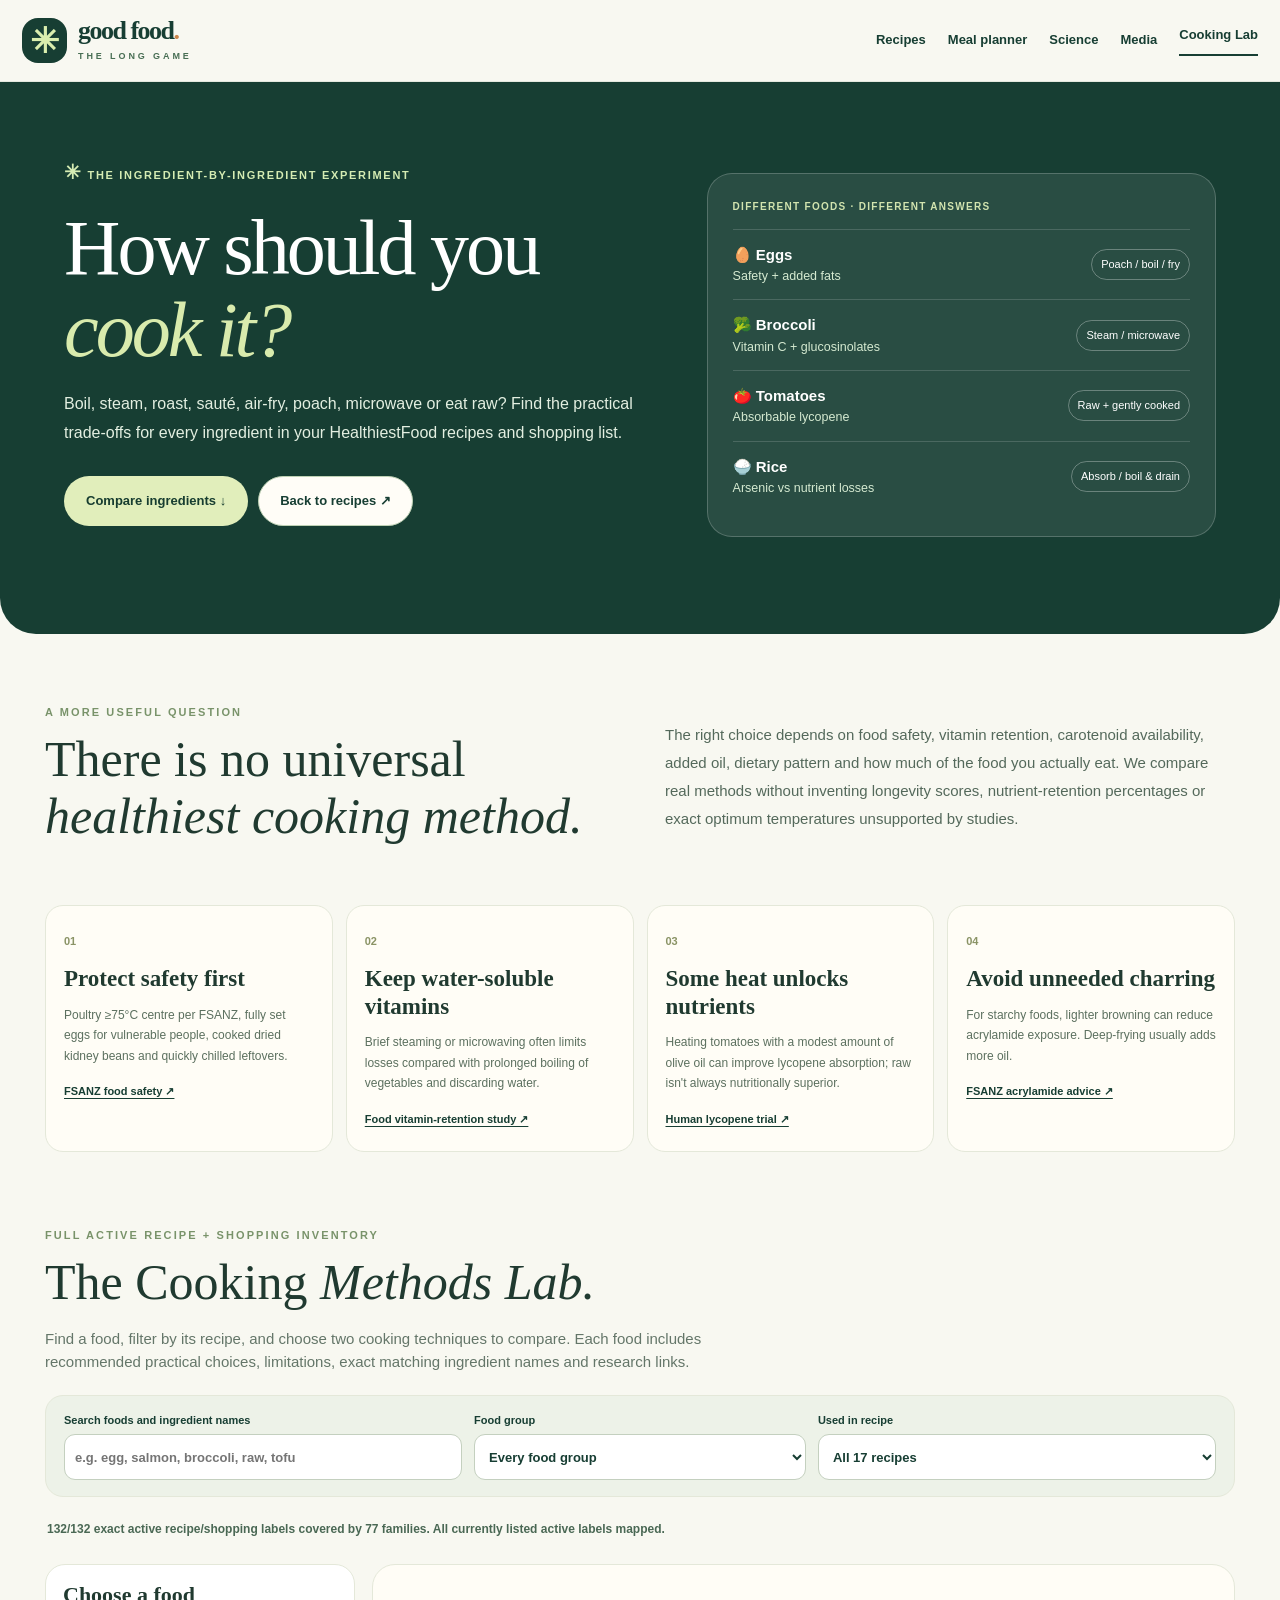
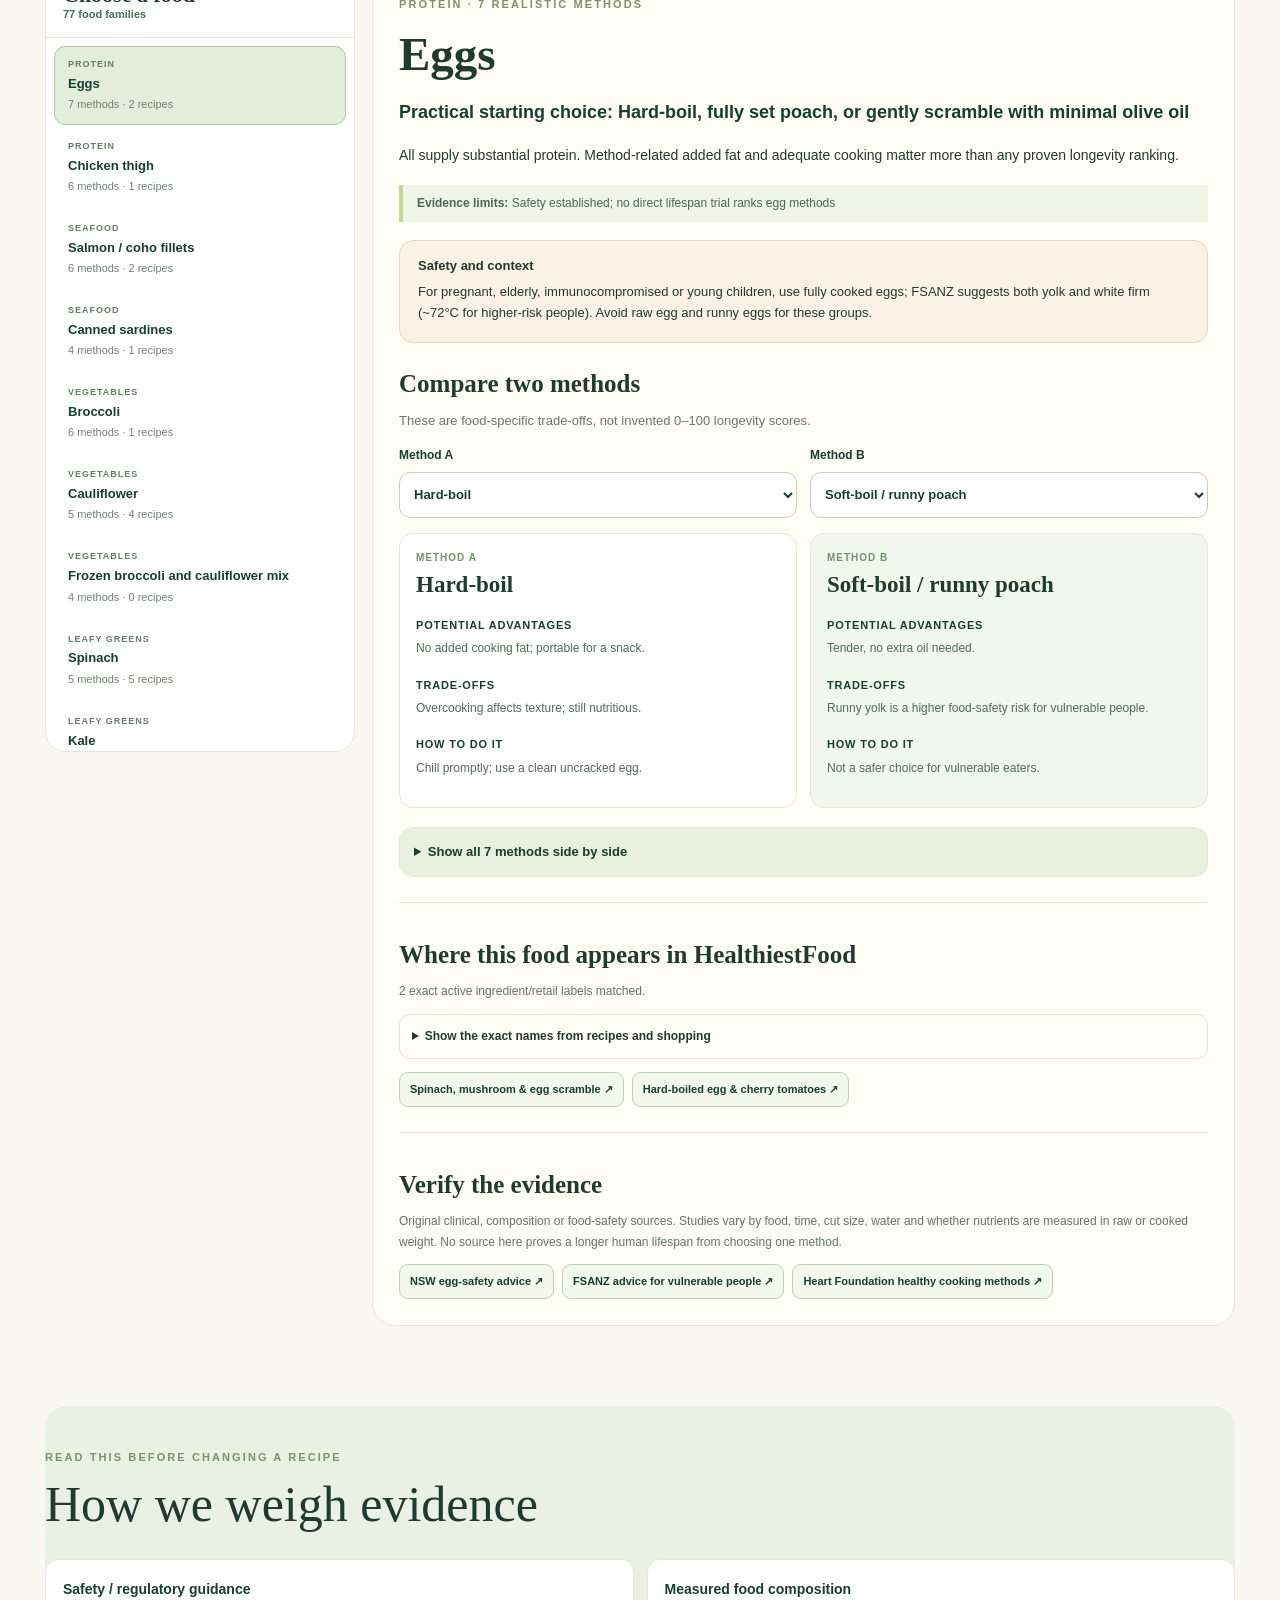
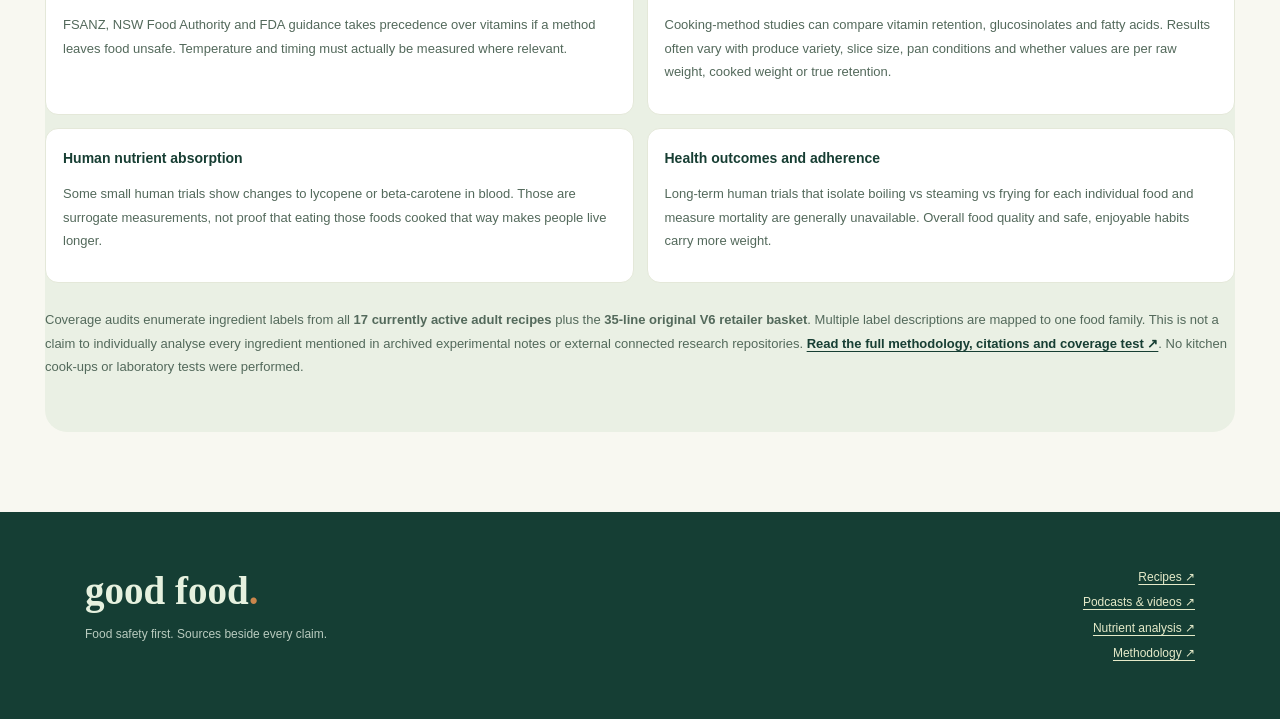
==== commit 5519b117: "Return from embedded site page to main app without interrupting podcast audio" ====
--- a/cooking-methods.html
+++ b/cooking-methods.html
@@ -67,5 +67,5 @@
   <a href="cooking-methods.html" aria-label="Compare cooking methods" aria-current="page" title="Methods"><span aria-hidden="true">⚗</span></a>
  </nav>
  <footer class="site-footer"><div class="footer-inner"><div><strong>good food<span>.</span></strong><p>Food safety first. Sources beside every claim.</p></div><div><a href="index.html#recipes">Recipes ↗</a><a href="index.html#media">Podcasts & videos ↗</a><a href="index.html#science">Nutrient analysis ↗</a><a href="https://github.com/joshualparris/HealthiestFood/blob/main/COOKING_METHODS_EVIDENCE_2026-10-17.md" target="_blank" rel="noopener noreferrer">Methodology ↗</a></div></div></footer>
-</body>
+<script src="iframe-route-bridge.js" defer></script></body>
 </html>
--- a/site.css
+++ b/site.css
@@ -370,7 +370,7 @@
 
 
 /* 17 Oct 2026: research-led cooking methods lab */
-.cm-page{overflow:hidden}.cm-page-nav{display:flex;align-items:center;gap:22px}.cm-page-nav a{font-size:13px;font-weight:750;color:var(--pine);text-decoration:none}.cm-page-nav-current{border-bottom:2px solid var(--pine);padding-bottom:8px}.cm-hero{width:min(1280px,100%);margin:auto;display:grid;grid-template-columns:1.1fr .9fr;gap:20px;background:var(--pine);border-radius:0 0 36px 36px;padding:70px max(30px,5%) 75px;color:white}.cm-hero-text{padding:5px 0}.cm-kicker{font-weight:800;letter-spacing:1.7px;color:#d5ecb3;font-size:11px}.cm-kicker span{font-size:20px}.cm-hero h1{font:500 clamp(50px,6.1vw,83px)/1.05 var(--serif);letter-spacing:-3px;margin:19px 0}.cm-hero h1 em{color:#d9ebad}.cm-hero p{font-size:16px;line-height:1.8;max-width:600px;color:#e3efe1}.cm-hero-links{display:flex;flex-wrap:wrap;gap:10px;margin:28px 0}.cm-hero-links .btn-outline{color:#fff;border-color:#8da999}.cm-hero-panel{background:#ffffff14;border:1px solid #ffffff35;border-radius:25px;padding:25px;align-self:center}.cm-hero-panel>span{display:block;color:#d2e4af;font-size:10px;letter-spacing:1.3px;font-weight:800;margin-bottom:14px}.cm-hero-panel>div{display:grid;grid-template-columns:minmax(0,1fr) auto;gap:1px 10px;align-items:center;padding:13px 0;border-top:1px solid #ffffff27}.cm-hero-panel strong{font-size:15px}.cm-hero-panel small{display:block;color:#d5ead1;grid-column:1;grid-row:2}.cm-hero-panel>div>span{font-size:11px;grid-column:2;grid-row:1/3;border:1px solid #ffffff4d;border-radius:19px;padding:6px 9px}.cm-intro{display:grid;grid-template-columns:1fr 1fr;gap:50px;padding-top:65px;padding-bottom:20px;align-items:center}.cm-intro h2,.cm-section-head h2,.cm-methodology h2{font:500 clamp(32px,4vw,50px)/1.15 var(--serif);margin:9px 0}.cm-intro p{font-size:15px;line-height:1.85;color:#54695b}.cm-principles{display:grid;grid-template-columns:repeat(4,minmax(0,1fr));gap:13px;margin-top:30px;margin-bottom:70px}.cm-principles article{border:1px solid var(--line);background:var(--paper);padding:22px 18px;border-radius:18px;min-width:0}.cm-principles span{font-size:11px;color:#8a9365;font-weight:900}.cm-principles h3{font:600 23px/1.2 var(--serif);margin:14px 0 9px}.cm-principles p{font-size:12px;line-height:1.7;color:#5c705f}.cm-principles a{font-size:11px;font-weight:750;color:var(--pine)}.cm-section{padding-bottom:80px}.cm-section-head{max-width:900px;margin-bottom:22px}.cm-section-head p{max-width:740px;font-size:15px;color:#647669}.cm-toolbar{display:grid;grid-template-columns:1.2fr 1fr 1.2fr;gap:12px;padding:16px 18px;border:1px solid var(--line);background:#edf2e8;border-radius:18px;margin:15px 0}.cm-toolbar label{display:flex;flex-direction:column;gap:5px;min-width:0;font-weight:800;color:var(--pine);font-size:11px}.cm-toolbar input,.cm-toolbar select,.cm-compare-controls select{border-radius:11px;border:1px solid #c4d0bf;background:#fff;min-width:0;width:100%;min-height:46px;padding:10px;font:600 13px var(--sans);color:var(--pine)}.cm-coverage{font-weight:750;font-size:12px;color:#4a6854;padding:8px 2px}.cm-workspace{display:grid;grid-template-columns:minmax(230px,310px) minmax(0,1fr);align-items:start;gap:17px;margin:17px 0 0}.cm-side{background:#fff;border:1px solid var(--line);border-radius:20px;overflow:hidden;position:sticky;top:93px;max-height:calc(100dvh - 112px);display:flex;flex-direction:column}.cm-side h2{font:600 22px var(--serif);margin:0;padding:17px;border-bottom:1px solid var(--line)}.cm-side h2 small{display:block;font:600 11px var(--sans);color:var(--leaf)}.cm-choices{overflow:auto;display:grid;gap:3px;padding:8px;overscroll-behavior:contain}.cm-food-item{background:transparent;border:1px solid transparent;border-radius:11px;padding:11px 13px;text-align:left;display:flex;flex-direction:column;gap:2px;color:var(--pine);transition:background .15s}.cm-food-item:hover{background:#edf3e5}.cm-food-item[aria-pressed="true"]{background:#e4edd9;border-color:#adcaa0}.cm-food-item>span{font-size:9px;text-transform:uppercase;letter-spacing:1px;color:#647e64;font-weight:850}.cm-food-item strong{font-size:13px}.cm-food-item small{font-size:11px;color:#718274}.cm-detail{background:var(--paper);border:1px solid var(--line);border-radius:23px;padding:26px;min-width:0;scroll-margin-top:85px}.cm-detail-head h2{font:600 clamp(30px,4vw,47px)/1.2 var(--serif);margin:12px 0}.cm-detail-head h3{font-size:18px;line-height:1.4;color:var(--pine)}.cm-detail-head p{font-size:14px;line-height:1.7}.cm-certainty{border-left:4px solid #c5d69b;padding:9px 14px;margin:18px 0;background:#f0f5e6;color:#4b6852;font-size:12px;line-height:1.6}.cm-warning{background:#f9f2e5;border:1px solid #e8d8bc;border-radius:14px;padding:14px 18px;font-size:13px;line-height:1.65}.cm-warning p{margin:4px 0}.cm-compare-head h3,.cm-sources h3,.cm-where h3{font:600 25px var(--serif);margin:27px 0 5px}.cm-compare-head p{font-size:13px;color:var(--muted)}.cm-compare-controls{display:grid;grid-template-columns:1fr 1fr;gap:13px;margin:15px 0}.cm-compare-controls label{font-size:12px;font-weight:800;display:flex;flex-direction:column;gap:7px;color:var(--pine)}.cm-compare-results{display:grid;grid-template-columns:repeat(2,minmax(0,1fr));gap:13px}.cm-compare-card{border:1px solid var(--line);border-radius:14px;background:white;padding:16px;min-width:0}.cm-compare-card:nth-child(2){background:#f2f7ed}.cm-mini-label{font-weight:900;font-size:10px;letter-spacing:1px;color:#72926c}.cm-compare-card h4{font:600 23px var(--serif);margin:7px 0 14px}.cm-compare-card strong{font-size:11px;text-transform:uppercase;letter-spacing:.8px;color:var(--pine)}.cm-compare-card p{font-size:12px;line-height:1.7;color:#52695c;margin:3px 0 13px}.cm-table-details{margin-top:19px;border:1px solid var(--line);border-radius:13px;overflow:hidden}.cm-table-details summary{font-size:13px;font-weight:800;padding:14px;cursor:pointer;background:#e8f0de;color:var(--pine)}.cm-table-scroll{overflow:auto;max-width:100%}.cm-table-scroll table{border-collapse:collapse;min-width:620px;width:100%}.cm-table-scroll th,.cm-table-scroll td{text-align:left;vertical-align:top;padding:12px;font-size:12px;line-height:1.6;border-bottom:1px solid var(--line)}.cm-table-scroll th{width:170px}.cm-table-scroll thead{background:#f3f6e9}.cm-default-tag{display:block;font-size:10px;color:#638058}.cm-where,.cm-sources{margin-top:25px;padding-top:11px;border-top:1px solid var(--line)}.cm-where p,.cm-sources p{font-size:12px;color:#607569;line-height:1.7}.cm-where details{border:1px solid var(--line);border-radius:11px;margin:13px 0}.cm-where summary{padding:12px;cursor:pointer;font-weight:700;font-size:12px}.cm-where ul{padding:0 20px 10px 35px}.cm-where li{font-size:12px;margin-bottom:4px}.cm-recipe-pills,.cm-sources>div{display:flex;gap:8px;flex-wrap:wrap}.cm-recipe-pills a,.cm-sources a{font-size:11px;border:1px solid #bfd1b7;padding:8px 10px;text-decoration:none;border-radius:9px;color:var(--pine);font-weight:750;background:#f3f7ec}.cm-empty{padding:25px;text-align:center;color:var(--muted)}.cm-methodology{background:#eaf0e4;padding-top:38px;padding-bottom:40px;border-radius:22px;margin-bottom:80px}.cm-evidence-steps{display:grid;grid-template-columns:repeat(2,1fr);gap:13px;margin:25px 0}.cm-evidence-steps>div{padding:17px;background:white;border:1px solid var(--line);border-radius:13px}.cm-evidence-steps strong{font-size:14px;color:var(--pine)}.cm-evidence-steps p,.cm-source-note{font-size:13px;line-height:1.8;color:#53695b}.cm-source-note a{font-weight:800;color:var(--pine)}
+.cm-page{overflow:hidden}.cm-page-nav{display:flex;align-items:center;gap:22px}.cm-page-nav a{font-size:13px;font-weight:750;color:var(--pine);text-decoration:none}.cm-page-nav-current{border-bottom:2px solid var(--pine);padding-bottom:8px}.cm-hero{width:min(1280px,100%);margin:auto;display:grid;grid-template-columns:1.1fr .9fr;gap:20px;background:var(--pine);border-radius:0 0 36px 36px;padding:70px max(30px,5%) 75px;color:white}.cm-hero-text{padding:5px 0}.cm-kicker{font-weight:800;letter-spacing:1.7px;color:#d5ecb3;font-size:11px}.cm-kicker span{font-size:20px}.cm-hero h1{font:500 clamp(50px,6.1vw,83px)/1.05 var(--serif);letter-spacing:-3px;margin:19px 0}.cm-hero h1 em{color:#d9ebad}.cm-hero p{font-size:16px;line-height:1.8;max-width:600px;color:#e3efe1}.cm-hero-links{display:flex;flex-wrap:wrap;gap:10px;margin:28px 0}.cm-hero-links .btn-outline{background:#fffdf7;color:#173e33;border-color:#bed1b4}.cm-hero-links .btn-outline:hover{background:#e6efdf;color:#173e33}.cm-hero-panel{background:#ffffff14;border:1px solid #ffffff35;border-radius:25px;padding:25px;align-self:center}.cm-hero-panel>span{display:block;color:#d2e4af;font-size:10px;letter-spacing:1.3px;font-weight:800;margin-bottom:14px}.cm-hero-panel>div{display:grid;grid-template-columns:minmax(0,1fr) auto;gap:1px 10px;align-items:center;padding:13px 0;border-top:1px solid #ffffff27}.cm-hero-panel strong{font-size:15px}.cm-hero-panel small{display:block;color:#d5ead1;grid-column:1;grid-row:2}.cm-hero-panel>div>span{font-size:11px;grid-column:2;grid-row:1/3;border:1px solid #ffffff4d;border-radius:19px;padding:6px 9px}.cm-intro{display:grid;grid-template-columns:1fr 1fr;gap:50px;padding-top:65px;padding-bottom:20px;align-items:center}.cm-intro h2,.cm-section-head h2,.cm-methodology h2{font:500 clamp(32px,4vw,50px)/1.15 var(--serif);margin:9px 0}.cm-intro p{font-size:15px;line-height:1.85;color:#54695b}.cm-principles{display:grid;grid-template-columns:repeat(4,minmax(0,1fr));gap:13px;margin-top:30px;margin-bottom:70px}.cm-principles article{border:1px solid var(--line);background:var(--paper);padding:22px 18px;border-radius:18px;min-width:0}.cm-principles span{font-size:11px;color:#8a9365;font-weight:900}.cm-principles h3{font:600 23px/1.2 var(--serif);margin:14px 0 9px}.cm-principles p{font-size:12px;line-height:1.7;color:#5c705f}.cm-principles a{font-size:11px;font-weight:750;color:var(--pine)}.cm-section{padding-bottom:80px}.cm-section-head{max-width:900px;margin-bottom:22px}.cm-section-head p{max-width:740px;font-size:15px;color:#647669}.cm-toolbar{display:grid;grid-template-columns:1.2fr 1fr 1.2fr;gap:12px;padding:16px 18px;border:1px solid var(--line);background:#edf2e8;border-radius:18px;margin:15px 0}.cm-toolbar label{display:flex;flex-direction:column;gap:5px;min-width:0;font-weight:800;color:var(--pine);font-size:11px}.cm-toolbar input,.cm-toolbar select,.cm-compare-controls select{border-radius:11px;border:1px solid #c4d0bf;background:#fff;min-width:0;width:100%;min-height:46px;padding:10px;font:600 13px var(--sans);color:var(--pine)}.cm-coverage{font-weight:750;font-size:12px;color:#4a6854;padding:8px 2px}.cm-workspace{display:grid;grid-template-columns:minmax(230px,310px) minmax(0,1fr);align-items:start;gap:17px;margin:17px 0 0}.cm-side{background:#fff;border:1px solid var(--line);border-radius:20px;overflow:hidden;position:sticky;top:93px;max-height:calc(100dvh - 112px);display:flex;flex-direction:column}.cm-side h2{font:600 22px var(--serif);margin:0;padding:17px;border-bottom:1px solid var(--line)}.cm-side h2 small{display:block;font:600 11px var(--sans);color:var(--leaf)}.cm-choices{overflow:auto;display:grid;gap:3px;padding:8px;overscroll-behavior:contain}.cm-food-item{background:transparent;border:1px solid transparent;border-radius:11px;padding:11px 13px;text-align:left;display:flex;flex-direction:column;gap:2px;color:var(--pine);transition:background .15s}.cm-food-item:hover{background:#edf3e5}.cm-food-item[aria-pressed="true"]{background:#e4edd9;border-color:#adcaa0}.cm-food-item>span{font-size:9px;text-transform:uppercase;letter-spacing:1px;color:#647e64;font-weight:850}.cm-food-item strong{font-size:13px}.cm-food-item small{font-size:11px;color:#718274}.cm-detail{background:var(--paper);border:1px solid var(--line);border-radius:23px;padding:26px;min-width:0;scroll-margin-top:85px}.cm-detail-head h2{font:600 clamp(30px,4vw,47px)/1.2 var(--serif);margin:12px 0}.cm-detail-head h3{font-size:18px;line-height:1.4;color:var(--pine)}.cm-detail-head p{font-size:14px;line-height:1.7}.cm-certainty{border-left:4px solid #c5d69b;padding:9px 14px;margin:18px 0;background:#f0f5e6;color:#4b6852;font-size:12px;line-height:1.6}.cm-warning{background:#f9f2e5;border:1px solid #e8d8bc;border-radius:14px;padding:14px 18px;font-size:13px;line-height:1.65}.cm-warning p{margin:4px 0}.cm-compare-head h3,.cm-sources h3,.cm-where h3{font:600 25px var(--serif);margin:27px 0 5px}.cm-compare-head p{font-size:13px;color:var(--muted)}.cm-compare-controls{display:grid;grid-template-columns:1fr 1fr;gap:13px;margin:15px 0}.cm-compare-controls label{font-size:12px;font-weight:800;display:flex;flex-direction:column;gap:7px;color:var(--pine)}.cm-compare-results{display:grid;grid-template-columns:repeat(2,minmax(0,1fr));gap:13px}.cm-compare-card{border:1px solid var(--line);border-radius:14px;background:white;padding:16px;min-width:0}.cm-compare-card:nth-child(2){background:#f2f7ed}.cm-mini-label{font-weight:900;font-size:10px;letter-spacing:1px;color:#72926c}.cm-compare-card h4{font:600 23px var(--serif);margin:7px 0 14px}.cm-compare-card strong{font-size:11px;text-transform:uppercase;letter-spacing:.8px;color:var(--pine)}.cm-compare-card p{font-size:12px;line-height:1.7;color:#52695c;margin:3px 0 13px}.cm-table-details{margin-top:19px;border:1px solid var(--line);border-radius:13px;overflow:hidden}.cm-table-details summary{font-size:13px;font-weight:800;padding:14px;cursor:pointer;background:#e8f0de;color:var(--pine)}.cm-table-scroll{overflow:auto;max-width:100%}.cm-table-scroll table{border-collapse:collapse;min-width:620px;width:100%}.cm-table-scroll th,.cm-table-scroll td{text-align:left;vertical-align:top;padding:12px;font-size:12px;line-height:1.6;border-bottom:1px solid var(--line)}.cm-table-scroll th{width:170px}.cm-table-scroll thead{background:#f3f6e9}.cm-default-tag{display:block;font-size:10px;color:#638058}.cm-where,.cm-sources{margin-top:25px;padding-top:11px;border-top:1px solid var(--line)}.cm-where p,.cm-sources p{font-size:12px;color:#607569;line-height:1.7}.cm-where details{border:1px solid var(--line);border-radius:11px;margin:13px 0}.cm-where summary{padding:12px;cursor:pointer;font-weight:700;font-size:12px}.cm-where ul{padding:0 20px 10px 35px}.cm-where li{font-size:12px;margin-bottom:4px}.cm-recipe-pills,.cm-sources>div{display:flex;gap:8px;flex-wrap:wrap}.cm-recipe-pills a,.cm-sources a{font-size:11px;border:1px solid #bfd1b7;padding:8px 10px;text-decoration:none;border-radius:9px;color:var(--pine);font-weight:750;background:#f3f7ec}.cm-empty{padding:25px;text-align:center;color:var(--muted)}.cm-methodology{background:#eaf0e4;padding-top:38px;padding-bottom:40px;border-radius:22px;margin-bottom:80px}.cm-evidence-steps{display:grid;grid-template-columns:repeat(2,1fr);gap:13px;margin:25px 0}.cm-evidence-steps>div{padding:17px;background:white;border:1px solid var(--line);border-radius:13px}.cm-evidence-steps strong{font-size:14px;color:var(--pine)}.cm-evidence-steps p,.cm-source-note{font-size:13px;line-height:1.8;color:#53695b}.cm-source-note a{font-weight:800;color:var(--pine)}
 @media(max-width:1000px){.cm-principles{grid-template-columns:repeat(2,minmax(0,1fr))}.cm-workspace{grid-template-columns:230px minmax(0,1fr)}.cm-hero{grid-template-columns:1fr 1fr;padding:45px 25px}.cm-page-nav{gap:12px}.cm-page-nav a{font-size:12px}}
 @media(max-width:850px){.cm-page-nav{display:none}.cm-workspace{display:block}.cm-side{position:static;max-height:none;margin-bottom:16px}.cm-choices{grid-template-columns:repeat(2,minmax(0,1fr));max-height:330px}.cm-toolbar{grid-template-columns:1fr 1fr}.cm-toolbar label:first-child{grid-column:1/-1}.cm-intro{gap:20px}.cm-hero-panel>div{grid-template-columns:1fr}.cm-hero-panel>div>span{grid-row:3;grid-column:1;max-width:max-content;margin-top:7px}}
 @media(max-width:600px){.cm-hero{display:block;padding:44px 20px;border-radius:0 0 26px 26px}.cm-hero h1{font-size:59px;letter-spacing:-2px}.cm-hero-panel{margin:27px 0 0}.cm-hero-panel>div{grid-template-columns:1fr auto}.cm-hero-panel>div>span{grid-row:1/3;grid-column:2}.cm-intro{grid-template-columns:1fr;padding-top:43px}.cm-principles{grid-template-columns:1fr 1fr;gap:9px;margin:20px auto 45px}.cm-principles article{padding:12px}.cm-principles h3{font-size:19px}.cm-toolbar{grid-template-columns:1fr}.cm-toolbar label{grid-column:1/-1}.cm-detail{padding:17px}.cm-choices{grid-template-columns:1fr 1fr}.cm-food-item{padding:9px}.cm-compare-results{grid-template-columns:1fr}.cm-compare-controls{gap:7px}.cm-evidence-steps{grid-template-columns:1fr}.cm-methodology{padding:28px 19px}}
@@ -433,3 +433,53 @@
   }
 }
 @media print{.mobile-nav{display:none!important}}
+
+
+/* Persistent official ABC podcast player. Audio element lives outside all route views. */
+.podcast-player[hidden]{display:none!important}
+.podcast-player{position:fixed;z-index:120;bottom:16px;right:20px;width:min(440px,calc(100vw - 24px));max-height:min(80dvh,420px);overflow:hidden;background:#fffdf7;border:1px solid #b8cfaf;border-radius:19px;box-shadow:0 12px 45px #142e2450;color:var(--pine)}
+.podcast-mini{display:flex;align-items:center;gap:10px;min-height:66px;padding:9px 12px}
+.podcast-mini-icon{width:40px;height:40px;display:grid;place-items:center;background:#e6eed7;border-radius:12px;color:var(--pine);font-size:23px;flex-shrink:0}
+.podcast-mini-names{min-width:0;flex:1;display:flex;flex-direction:column;gap:3px}
+.podcast-mini-names strong{display:block;font-size:13px;line-height:1.25;max-width:100%;white-space:nowrap;overflow:hidden;text-overflow:ellipsis}
+.podcast-mini-names span{font-size:11px;color:#6b806d;white-space:nowrap;overflow:hidden;text-overflow:ellipsis}
+.podcast-main-play{border:0;border-radius:50%;height:42px;width:42px;display:grid;place-items:center;background:var(--pine);color:#fff;font-size:15px;flex-shrink:0;cursor:pointer}
+.podcast-minimise{background:#eff3e8;border:1px solid var(--line);border-radius:10px;min-width:36px;height:40px;color:var(--pine);font-size:22px;cursor:pointer}
+.podcast-minimise[aria-expanded="false"]{transform:rotate(180deg)}
+.podcast-expanded[hidden]{display:none}
+.podcast-expanded{border-top:1px solid var(--line);padding:8px 15px 12px}
+.podcast-times,.podcast-bottom{display:flex;justify-content:space-between;align-items:center;gap:8px;font-size:11px;color:#657969}
+.podcast-times{margin:0 0 6px}
+.podcast-player input[type="range"]{width:100%;min-height:26px;display:block;cursor:pointer;accent-color:#236345}
+.podcast-controls{display:flex;align-items:center;justify-content:space-between;gap:5px;margin:8px 0 13px}
+.podcast-controls button{background:#ecf2e5;border:1px solid #d3dfcd;color:var(--pine);border-radius:9px;min-height:39px;padding:6px 10px;cursor:pointer;font-weight:800}
+.podcast-controls label{font-size:11px;font-weight:800;color:var(--pine)}
+.podcast-controls select{min-height:39px;border-radius:9px;border:1px solid #d3dfcd;color:var(--pine);background:#fff;padding:6px}
+.podcast-bottom a{color:var(--pine);font-weight:750;font-size:11px}
+.podcast-bottom button{border:0;background:transparent;color:#5a725f;font-size:11px;cursor:pointer;text-decoration:underline}
+.podcast-error{font-size:12px;line-height:1.45;padding:9px;border-radius:9px;background:#fff0dc;color:#744720;margin:9px 0 0}
+.podcast-error[hidden]{display:none}
+.media-resource-links{grid-template-columns:repeat(3,minmax(0,1fr))}
+.media-resource-links .media-resource-watch{border:0;font:inherit;cursor:pointer;color:#fff}
+.media-resource-original{background:#ebf1e6;border:1px solid #d4dfce;color:var(--pine)}
+.recipe-media-play{border:0;padding:3px 0;background:transparent;text-align:left;font-size:13px;font-weight:750;color:var(--pine);cursor:pointer;text-decoration:underline;text-underline-offset:3px}
+.inapp-page-head{margin:12px 0 20px}
+.inapp-page-head h1{font:500 clamp(32px,5vw,50px)/1.14 var(--serif);margin:7px 0}
+.inapp-page-head p{font-size:14px;color:#617567}
+.inapp-subpage{padding-bottom:55px}
+.inapp-subpage iframe{border:1px solid var(--line);border-radius:17px;display:block;width:100%;min-height:min(78dvh,1050px);height:min(78dvh,1050px);background:var(--paper)}
+body.podcast-active{padding-bottom:90px}
+@media(max-width:800px){
+ .podcast-player{bottom:calc(64px + env(safe-area-inset-bottom,0px));left:8px;right:8px;width:calc(100% - 16px);max-height:calc(88dvh - 65px);border-radius:16px}
+ .podcast-mini{padding:7px 9px;gap:7px;min-height:62px}
+ .podcast-mini-icon{width:32px;height:35px;font-size:19px}
+ .podcast-mini-names strong{font-size:12px}
+ .podcast-main-play{height:38px;width:38px}
+ .podcast-minimise{height:36px;min-width:33px}
+ .podcast-controls button{padding:6px 8px}
+ .media-resource-links{grid-template-columns:1fr 1fr}
+ .media-resource-links .media-resource-primary{grid-column:1/-1}
+ .inapp-subpage iframe{height:calc(100dvh - 205px);min-height:420px}
+ body.podcast-active{padding-bottom:calc(120px + env(safe-area-inset-bottom,0px))}
+}
+@media(max-width:360px){.podcast-controls{gap:3px}.podcast-controls button{padding:6px}.media-resource-links{grid-template-columns:1fr}.media-resource-links .media-resource-primary{grid-column:1}}
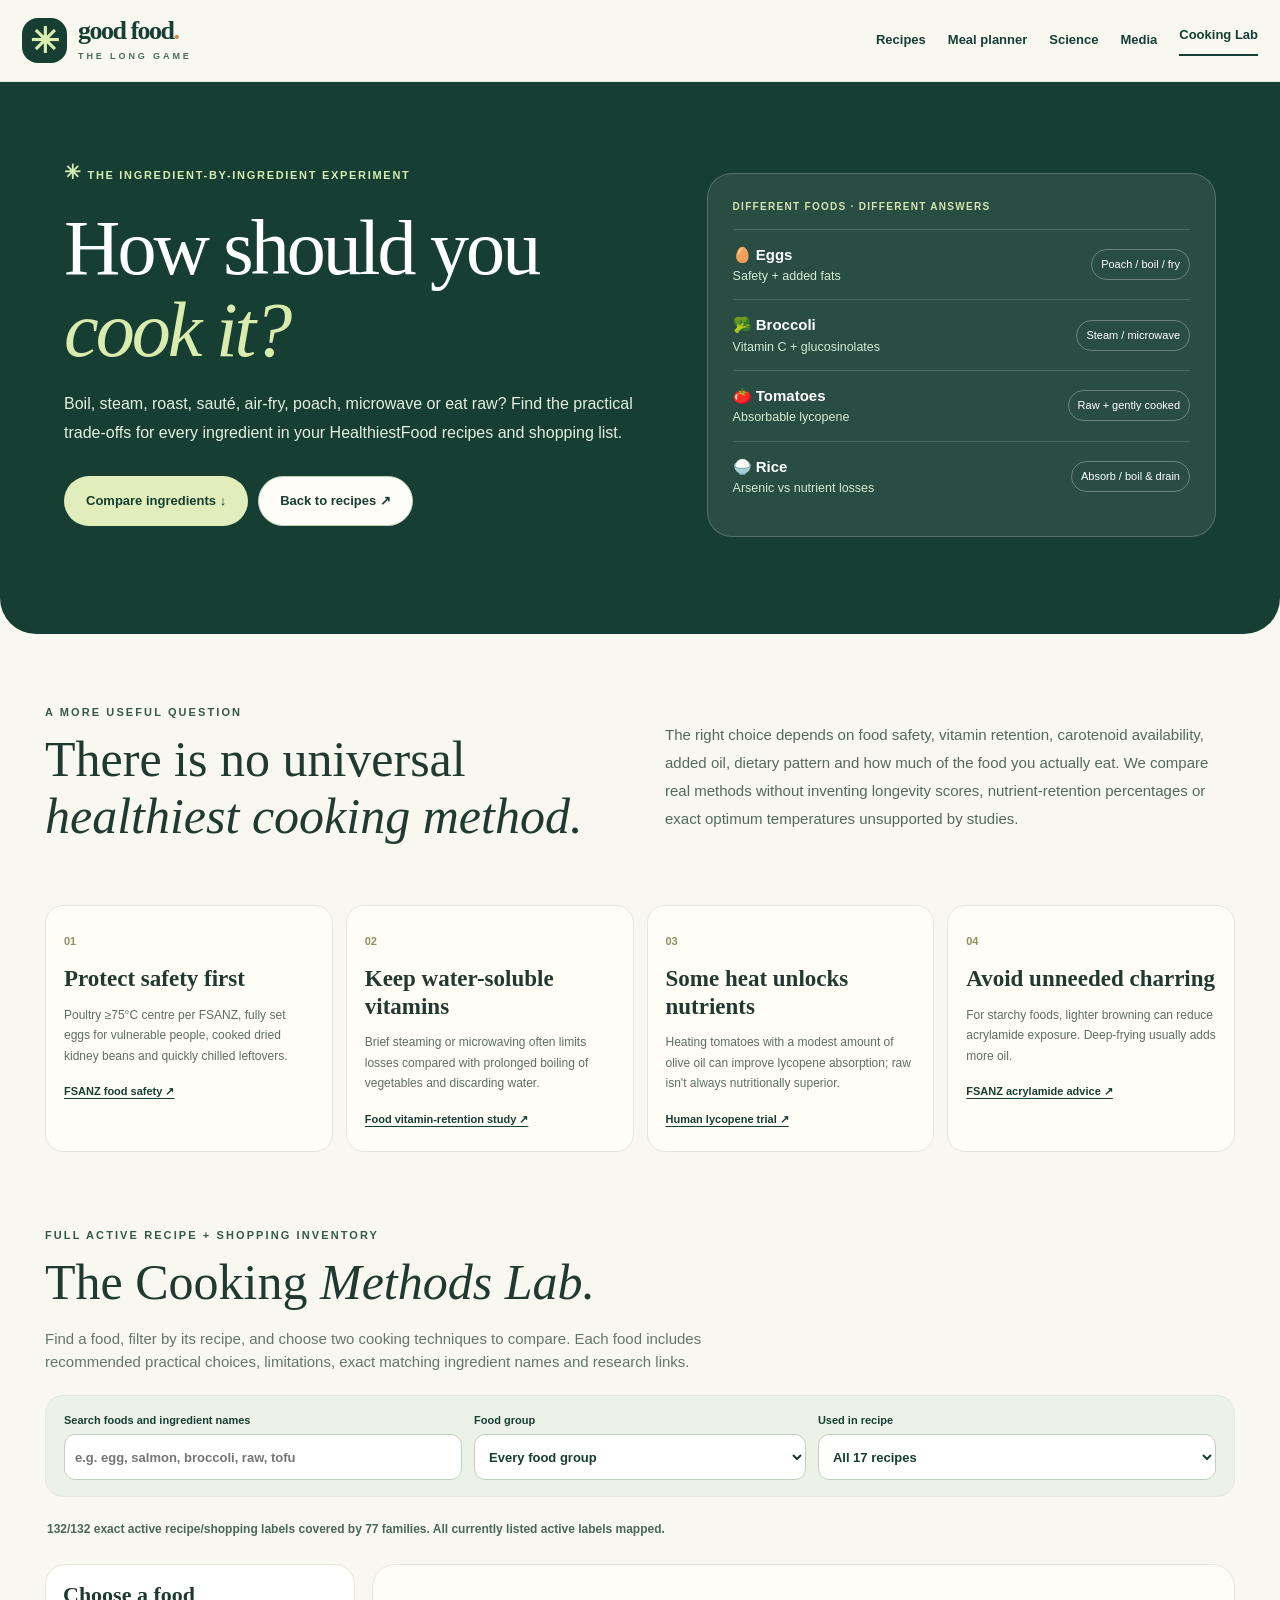
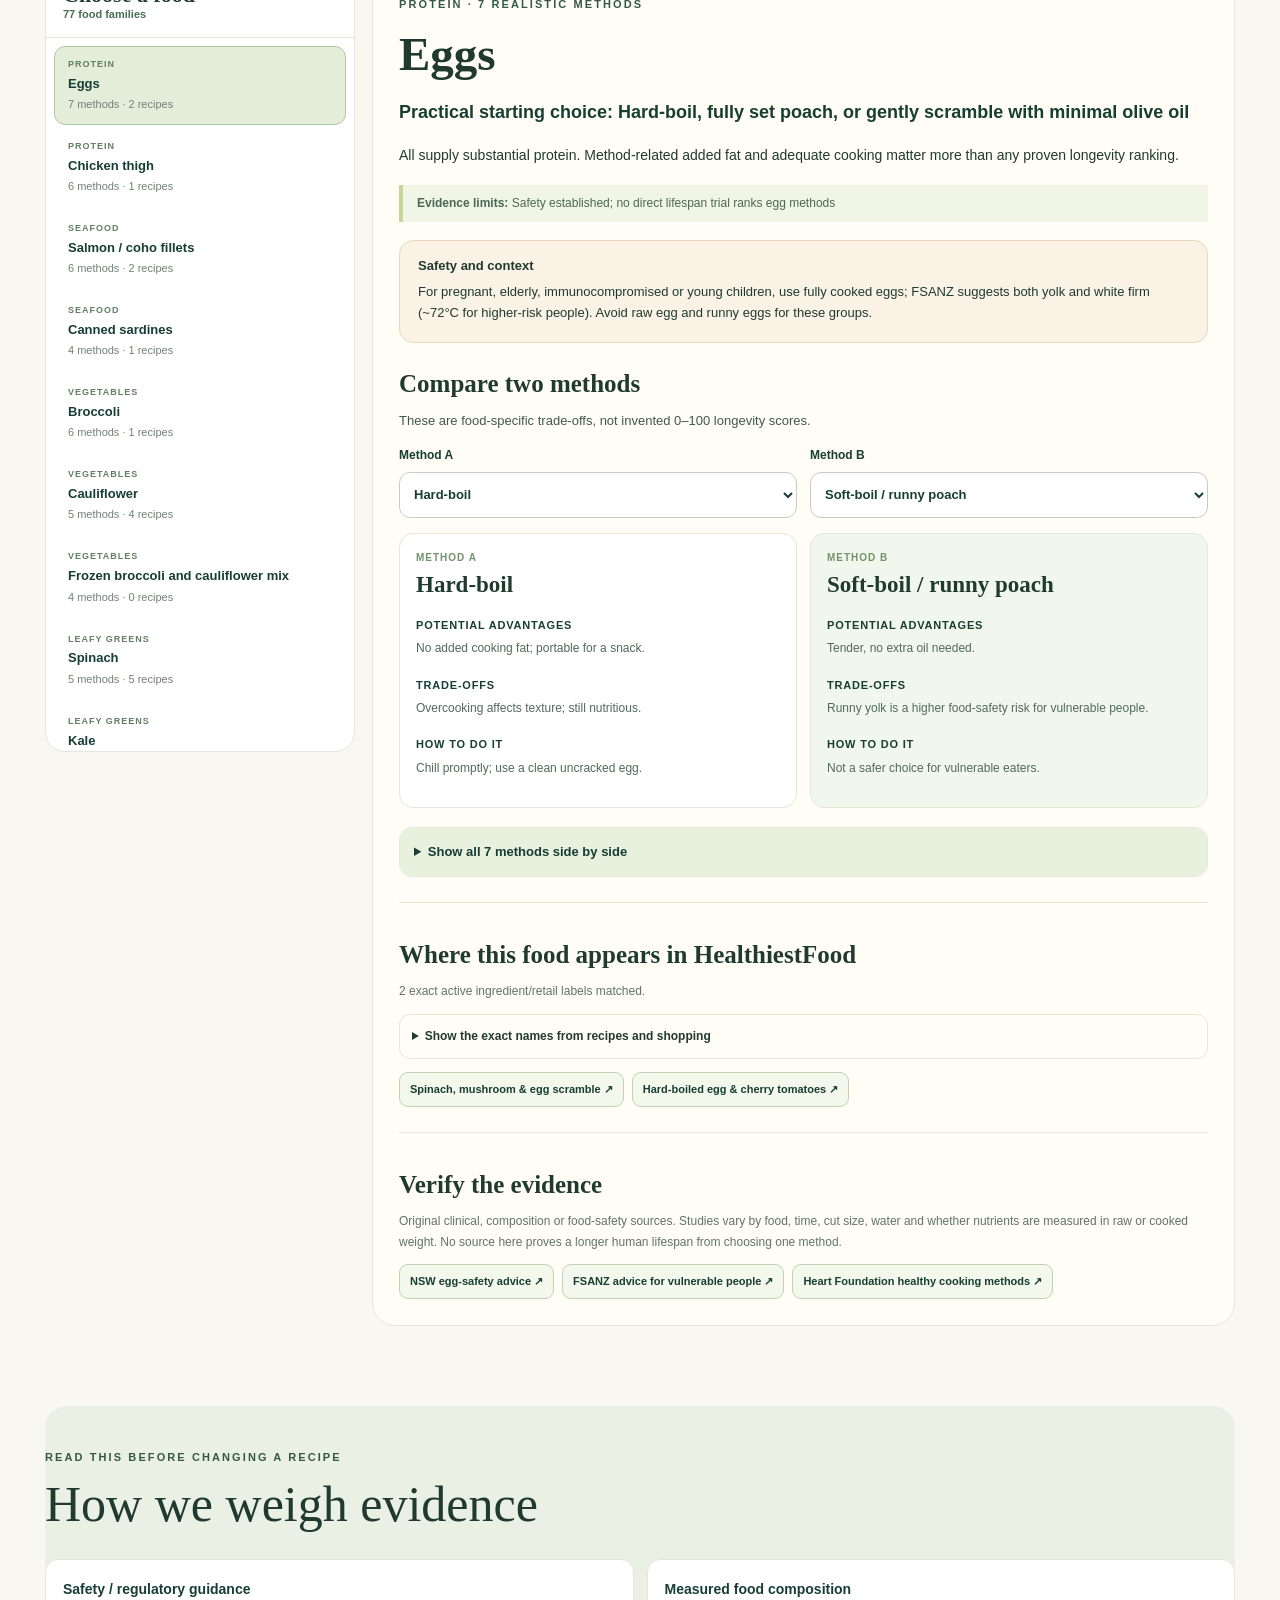
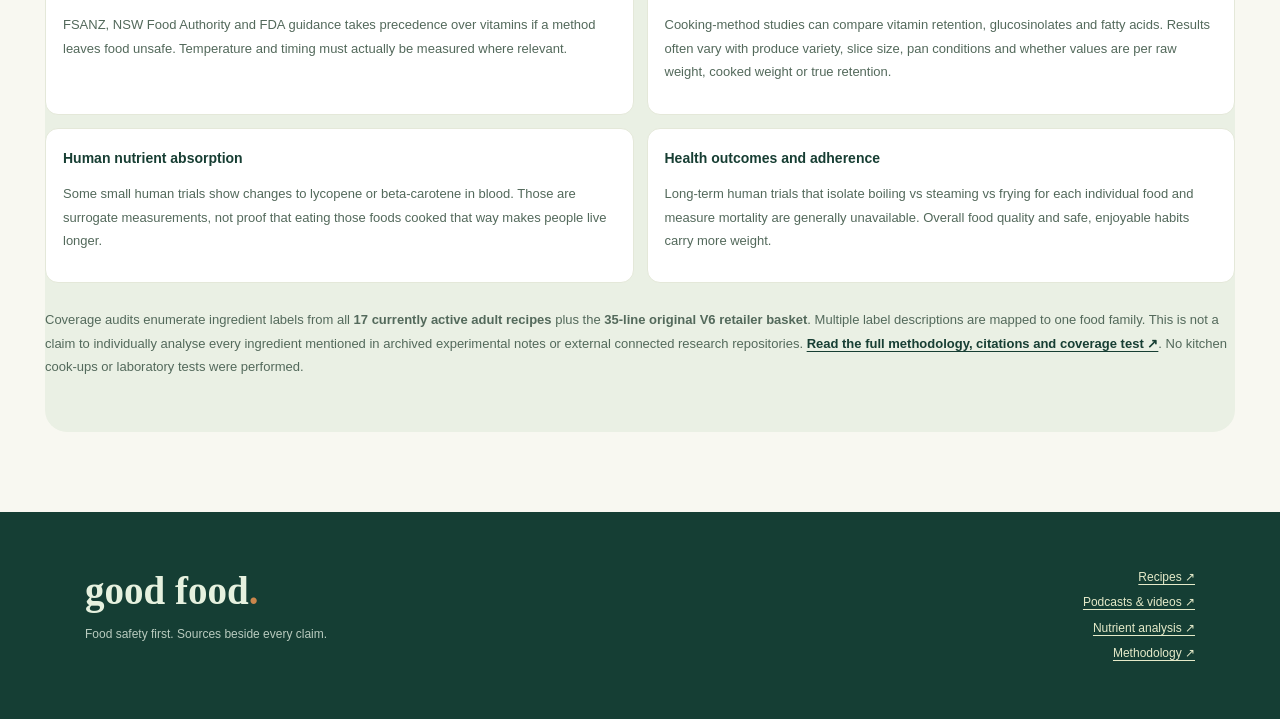
==== commit 738246b9: "chore: prepare inactive privacy-friendly Umami placeholder" ====
--- a/cooking-methods.html
+++ b/cooking-methods.html
@@ -14,6 +14,9 @@
  <script defer src="cooking-methods-data.js"></script>
  <script defer src="cooking-methods.js"></script>
  <script>document.addEventListener("DOMContentLoaded",()=>window.CookingMethodsLab?.init());</script>
+<!-- parris-umami-placeholder: replace REPLACE_WITH_UMAMI_WEBSITE_ID with a real Umami website UUID and remove this comment wrapper. Inactive until configured.
+<script defer src="https://cloud.umami.is/script.js" data-website-id="REPLACE_WITH_UMAMI_WEBSITE_ID" data-do-not-track="true" data-exclude-search="true" data-exclude-hash="true" data-performance="true" data-domains="healthiest-food-backup.onrender.com,healthiest-food.vercel.app"></script>
+-->
 </head>
 <body>
  <a class="skip-link" href="#main">Skip to cooking method comparisons</a>
@@ -64,7 +67,7 @@
   <a href="index.html#shop" aria-label="Shopping list" title="Shop"><span aria-hidden="true">☑</span></a>
   <a href="index.html#science" aria-label="Nutrition research" title="Learn"><span aria-hidden="true">✧</span></a>
   <a href="index.html#media" aria-label="Podcasts and videos" title="Media"><span aria-hidden="true">♫</span></a>
-  <a href="cooking-methods.html" aria-label="Compare cooking methods" aria-current="page" title="Methods"><span aria-hidden="true">⚗</span></a>
+  <a href="cooking-methods.html" aria-label="Compare cooking methods" aria-current="page" title="Methods"><svg aria-hidden="true" viewBox="0 0 24 24" width="24" height="24" fill="none" stroke="currentColor" stroke-width="1.8" stroke-linecap="round" stroke-linejoin="round"><path d="M6 13.9a4 4 0 0 1 .4-7.9 5.5 5.5 0 0 1 10.2 0 4 4 0 0 1 1.4 7.9V21H6Z"/><path d="M6 17h12"/></svg></a>
  </nav>
  <footer class="site-footer"><div class="footer-inner"><div><strong>good food<span>.</span></strong><p>Food safety first. Sources beside every claim.</p></div><div><a href="index.html#recipes">Recipes ↗</a><a href="index.html#media">Podcasts & videos ↗</a><a href="index.html#science">Nutrient analysis ↗</a><a href="https://github.com/joshualparris/HealthiestFood/blob/main/COOKING_METHODS_EVIDENCE_2026-10-17.md" target="_blank" rel="noopener noreferrer">Methodology ↗</a></div></div></footer>
 <script src="iframe-route-bridge.js" defer></script></body>
--- a/site.css
+++ b/site.css
@@ -1,5 +1,5 @@
-:root{--pine:#173e33;--deep:#10342b;--leaf:#486e54;--cream:#f8f8f1;--paper:#fffdf6;--ink:#203a30;--muted:#68786d;--line:#e4e8d9;--lime:#e0edb9;--gold:#f1e1a7;--serif:'Fraunces',Georgia,serif;--sans:'DM Sans',Arial,sans-serif}
-*{box-sizing:border-box}html{scroll-behavior:smooth}body{margin:0;color:var(--ink);background:var(--cream);font-family:var(--sans);font-size:15px;line-height:1.55;-webkit-font-smoothing:antialiased}body.modal-open{overflow:hidden}button,input,select{font:inherit}button{cursor:pointer}a{color:inherit;text-underline-offset:3px}a:hover{color:#507a54}button:focus-visible,a:focus-visible,input:focus-visible,select:focus-visible{outline:3px solid #d19c50;outline-offset:3px}.hidden{display:none!important}.skip-link{position:absolute;z-index:3000;top:-70px;left:20px;padding:12px 18px;background:#fff;color:#183e32}.skip-link:focus{top:8px}.section-shell{width:min(1190px,calc(100% - 76px));margin-inline:auto}.site-header{background:var(--cream);position:sticky;top:0;z-index:60;border-bottom:1px solid rgba(49,86,58,.10);backdrop-filter:blur(14px)}.header-inner{max-width:1290px;margin:auto;min-height:81px;padding:0 45px;display:flex;align-items:center;justify-content:space-between;gap:26px}.brand{color:var(--pine);text-decoration:none;display:flex;align-items:center;gap:11px;font-family:var(--serif);font-weight:700;font-size:26px;letter-spacing:-1.5px;line-height:.85;white-space:nowrap}.brand:hover{color:var(--pine)}.brand-mark{font-family:var(--sans);font-size:35px;border-radius:16px;color:#daeeae;display:grid;place-items:center;background:var(--pine);height:45px;width:45px;letter-spacing:0}.brand-period,.site-footer strong span{color:#ca864c}.brand small{font:700 9px var(--sans);display:block;letter-spacing:2.9px;margin-top:9px;color:var(--leaf)}.desktop-nav{display:flex;align-items:center;gap:35px}.nav-link{text-decoration:none;font-size:13px;font-weight:700;color:#667c6c;padding:30px 0;border-bottom:2px solid transparent}.nav-link:hover,.nav-link.active{color:var(--pine);border-bottom-color:var(--pine)}.icon-button{border:1px solid var(--line);background:#fff;width:38px;height:38px;display:grid;place-items:center;border-radius:50%;font-size:21px;color:var(--pine)}.hero{background:var(--pine);color:#fff;border-radius:0 0 40px 40px;min-height:598px;margin-top:0;display:grid;grid-template-columns:1fr 1.02fr;overflow:hidden;position:relative;isolation:isolate}.hero:before{content:"";position:absolute;inset:0;pointer-events:none;background-image:radial-gradient(#fff2 1px,transparent 1px);background-size:22px 22px;opacity:.10;z-index:-1}.hero-content{padding:92px 0 52px 74px;position:relative;z-index:2}.eyebrow,.section-kicker{font-size:11px;font-weight:800;letter-spacing:2.1px;text-transform:uppercase}.eyebrow{color:#dbf1b5;display:flex;gap:11px;align-items:center}.eyebrow-dot{height:7px;width:7px;border-radius:50%;background:#dcf1a9;box-shadow:0 0 0 4px #c8e79624}.hero h1{font-family:var(--serif);font-size:clamp(66px,7.2vw,107px);line-height:1.01;letter-spacing:-5.5px;font-weight:500;margin:29px 0 24px}.hero h1 em{color:#cfe7a5;font-weight:400}.hero-lead{font-size:18px;line-height:1.72;color:#e2ece0;max-width:490px}.hero-actions{display:flex;gap:10px;margin-top:32px;flex-wrap:wrap}.btn{display:inline-flex;align-items:center;gap:18px;justify-content:center;padding:14px 21px;border-radius:100px;font-weight:800;font-size:13px;border:1px solid transparent;transition:.2s transform,.2s background,.2s border-color;text-decoration:none}.btn:hover{transform:translateY(-2px)}.btn-primary{background:#e1eebb;color:#173d30}.btn-primary:hover{background:#fff;color:#173d30}.btn-ghost{border-color:#7c9f85;color:#fff;background:transparent}.btn-ghost:hover{background:#2f5648;color:#fff}.btn-outline{border-color:#bdd1b4;color:var(--pine);background:white}.btn-outline:hover{background:#e6efdf}.hero-facts{border-top:1px solid #ffffff32;display:flex;margin-top:47px;padding-top:21px;gap:35px}.hero-facts div{display:flex;flex-direction:column}.hero-facts strong{font:600 30px var(--serif);line-height:1}.hero-facts span{font-size:11px;color:#c3d6c8;margin-top:6px;white-space:nowrap}.hero-art{position:relative;display:grid;place-items:center;min-width:0}.hero-art:before{content:"";position:absolute;width:83%;aspect-ratio:1;border:1px solid #bdd2a43a;border-radius:50%;box-shadow:0 0 0 36px #b4caa30d,0 0 0 75px #b4caa308}.bowl-art{width:min(100%,560px);transform:rotate(-9deg);filter:drop-shadow(7px 15px 12px #09231d32);animation:float 7s ease-in-out infinite}@keyframes float{50%{transform:translateY(-10px) rotate(-7deg)}}.art-caption{position:absolute;background:#fffcf1;color:var(--pine);padding:10px 18px;border-radius:100px;box-shadow:0 9px 26px #071a132a;font-size:12px;font-weight:800;z-index:2}.art-caption-top{right:6%;top:16%;transform:rotate(8deg)}.art-caption-top span{color:#ce8041}.art-caption-bottom{left:4%;bottom:17%;transform:rotate(-8deg)}.caption-star{color:#c88452;margin-right:5px}.intro-note{display:grid;grid-template-columns:1fr 1.1fr;gap:75px;padding-top:99px;padding-bottom:90px;align-items:center}.section-kicker{color:#79936a}.intro-note h2,.section-heading h2,.page-head h1{font:500 clamp(39px,4.4vw,67px)/1.15 var(--serif);letter-spacing:-2.1px;margin:16px 0}.intro-note h2 em,.section-heading h2 em,.page-head h1 em{color:#759368}.intro-note p{color:#68786c;line-height:1.9;font-size:17px;max-width:590px}.section-heading{display:flex;align-items:end;justify-content:space-between;gap:20px;margin-bottom:27px}.section-heading h2{margin-bottom:0}.text-link{border:none;background:transparent;border-bottom:1px solid #a6b899;color:var(--pine);font-weight:800;font-size:13px;padding:7px 0}.home-feature{padding-bottom:95px}.recipe-grid{display:grid;grid-template-columns:repeat(4,1fr);gap:17px}.recipe-card{border:1px solid var(--line);background:#fffdfa;border-radius:23px;overflow:hidden;min-height:372px;display:flex;flex-direction:column;box-shadow:0 6px 30px #243d2e08;transition:transform .25s,box-shadow .25s}.recipe-card:hover{transform:translateY(-5px);box-shadow:0 14px 45px #183d301c}.recipe-card-visual{height:156px;position:relative;overflow:hidden;display:grid;place-items:center}.recipe-card-visual.coral{background:#f6d6c3}.recipe-card-visual.sage{background:#dce9d2}.recipe-card-visual.gold{background:#f5e9ba}.recipe-card-visual.plum{background:#dfd7d9}.recipe-card-visual:after{content:"";position:absolute;inset:auto -20% -46% 20%;height:120px;background:#fff7;border-radius:50%;filter:blur(28px)}.mini-plate{width:138px;height:122px;border-radius:50%;background:#fdf7e7;border:7px solid #ffffffab;box-shadow:0 9px 24px #2d3d1b2d,inset 0 0 0 9px #dcbf923a;transform:rotate(-14deg);display:grid;place-items:center;position:relative;z-index:1}.mini-plate:before{content:"";position:absolute;inset:13px;border-radius:50%;background:conic-gradient(#608a50 0 23%,#d45c41 23% 40%,#f0cf83 40% 68%,#a8b16c 68% 82%,#d78b3c 82%);filter:saturate(.95)}.mini-plate span{position:relative;z-index:1;font-size:46px;filter:drop-shadow(0 3px 3px #ffffffb0);transform:rotate(14deg)}.card-number{position:absolute;top:16px;left:17px;font-size:10px;letter-spacing:1.5px;font-weight:800;color:#1d4738a4;z-index:2}.card-content{padding:20px 19px 22px;flex:1;display:flex;flex-direction:column}.card-overline{font-size:10px;color:#79936a;letter-spacing:1.6px;font-weight:800;text-transform:uppercase}.card-content h3{font:500 24px/1.12 var(--serif);letter-spacing:-.5px;color:var(--pine);margin:8px 0 9px}.card-content p{font-size:12px;color:#6d7a6c;line-height:1.6;margin:0}.card-meta{display:flex;gap:12px;margin:auto 0 13px;padding-top:18px;color:#63766a;font-size:11px;font-weight:700}.card-footer{display:flex;justify-content:space-between;align-items:center;border-top:1px solid var(--line);padding-top:13px;font-size:12px;font-weight:800;color:var(--pine)}.round-arrow{width:34px;height:34px;border-radius:50%;background:#e8efdc;display:grid;place-items:center;font-size:19px}.recipe-card button{border:none;background:transparent;text-align:left;padding:0;color:inherit;display:contents}.recipe-card:focus-within{outline:3px solid #d1a363;outline-offset:2px}.recipe-click{position:absolute;inset:0;z-index:4;cursor:pointer;border:0;background:transparent}.recipe-card{position:relative}.philosophy-grid{display:grid;grid-template-columns:repeat(3,1fr);gap:34px;background:#e9efdf;padding:55px 60px;margin-bottom:105px;border-radius:27px}.mini-icon{display:grid;place-items:center;width:50px;height:50px;border-radius:50%;background:#fdfef6;font-size:26px}.philosophy-grid h3{font:600 25px var(--serif);margin:15px 0 8px}.philosophy-grid p{max-width:310px;font-size:13px;color:#657967;line-height:1.7;margin:0}.view-body{padding-top:66px;padding-bottom:100px;min-height:65vh}.page-head{max-width:850px;margin-bottom:41px}.page-head h1{margin:17px 0 12px}.page-head p{font-size:16px;color:#6d7b70;max-width:690px}.recipe-detail{margin-top:45px}.detail-layout{background:#fffdf7;border:1px solid var(--line);border-radius:26px;display:grid;grid-template-columns:1.15fr 1fr;gap:0;overflow:hidden}.detail-left{padding:39px;border-right:1px solid var(--line)}.detail-right{padding:39px;background:#f4f6ed}.detail-eyebrow{display:flex;align-items:center;gap:9px;font-size:11px;font-weight:800;color:var(--leaf);letter-spacing:1.7px;text-transform:uppercase}.detail-left h2{font:500 43px/1.1 var(--serif);letter-spacing:-1.5px;margin:17px 0}.detail-left>p{color:#64786d;font-size:15px;line-height:1.75}.detail-pills{display:flex;gap:8px;flex-wrap:wrap;margin:20px 0}.pill{font-size:11px;padding:7px 12px;border:1px solid #d7e5cc;border-radius:50px;font-weight:700;color:#426b51;background:#f4f9ea}.detail-highlight{background:#e8f0dc;border-radius:18px;padding:17px;margin:18px 0;font-size:12px;color:#3f6550;line-height:1.65}.detail-actions{display:flex;gap:9px;flex-wrap:wrap;margin:26px 0}.detail-actions .btn-primary{background:var(--pine);color:#fff}.detail-actions .btn-primary:hover{background:#30564a;color:#fff}.servings-box{display:flex;align-items:center;justify-content:space-between;gap:10px;background:#fff;border:1px solid var(--line);padding:11px 14px;border-radius:13px;margin-bottom:15px}.servings-box span{font-size:12px;font-weight:800;color:#55705b}.stepper{display:flex;align-items:center;gap:13px}.stepper button{width:27px;height:27px;display:grid;place-items:center;border:1px solid var(--line);background:#edf4e6;border-radius:50%;font-size:18px;color:var(--pine)}.stepper output{min-width:19px;text-align:center;font-weight:800}.ingredients-list{list-style:none;padding:0;margin:0}.ingredients-list li{display:flex;gap:10px;font-size:12px;border-bottom:1px solid #e1e9d7;padding:10px 0;line-height:1.5}.ingredient-amount{min-width:85px;font-weight:800;color:var(--pine)}.detail-right h3{font:600 27px var(--serif);margin:0 0 9px}.detail-right>p{font-size:13px;color:#647867}.method-preview{list-style:none;counter-reset:steps;padding:0;margin:20px 0}.method-preview li{counter-increment:steps;padding:10px 0 10px 43px;position:relative;border-bottom:1px solid #dfe7d7;font-weight:700;font-size:13px}.method-preview li:before{content:counter(steps,decimal-leading-zero);position:absolute;left:0;top:11px;color:#9bb48c;font-size:12px}.evidence-chip{display:inline-flex;align-items:center;gap:9px;font-size:11px;color:#4d7656;font-weight:800}.evidence-chip:before{content:"✓";border-radius:50%;background:#d8eabc;display:grid;place-items:center;width:20px;height:20px}.shop-summary{background:var(--pine);color:#fff;padding:32px;border-radius:24px;display:grid;grid-template-columns:1fr 1fr 1.2fr;gap:28px;align-items:center}.shop-summary>div{display:flex;flex-direction:column}.shop-summary span{font-size:12px;color:#c4d9c9}.shop-summary strong{font:500 42px var(--serif);margin:5px 0}.shop-summary small{color:#b7d0c0;font-size:11px}.shop-summary-action{display:flex!important;gap:9px;flex-direction:row!important;flex-wrap:wrap}.shop-toolbar{display:flex;align-items:center;justify-content:space-between;gap:15px;margin:28px 0 20px}.search-control{display:flex;gap:10px;align-items:center;border:1px solid var(--line);background:#fff;border-radius:14px;padding:10px 15px;max-width:450px;flex:1}.search-control span{font-size:24px;color:#819484}.search-control input{border:none;outline:none;background:transparent;width:100%;font-size:13px;color:var(--ink)}.segmented{display:inline-flex;background:#e9efdf;border-radius:100px;padding:4px;gap:2px}.segmented button{background:transparent;border:0;border-radius:100px;padding:10px 17px;font-size:12px;font-weight:700;color:#627569}.segmented button.is-active{background:#fff;color:var(--pine);box-shadow:0 2px 8px #1b3b2f18}.shop-group{margin:26px 0}.shop-group-header{display:flex;align-items:baseline;justify-content:space-between;margin:0 0 11px}.shop-group-header h3{font:600 28px var(--serif);margin:0}.shop-group-header span{font-size:12px;color:#748778}.shop-line{background:#fffdf8;border:1px solid var(--line);display:grid;grid-template-columns:26px 1fr auto;align-items:center;gap:13px;padding:16px 20px;margin-bottom:6px;border-radius:14px}.shop-line.is-checked{opacity:.53}.shop-line.is-checked .shop-name{text-decoration:line-through}.shop-check{appearance:none;width:20px;height:20px;border:2px solid #a4b6a4;border-radius:6px;cursor:pointer;margin:0;display:grid;place-items:center}.shop-check:checked{background:#507d5c;border-color:#507d5c}.shop-check:checked:before{content:"✓";font-weight:900;color:white;font-size:14px}.shop-name{display:block;font-size:13px;font-weight:800;color:#264637}.shop-usage{font-size:11px;color:#7d8c7f;margin-top:3px}.shop-price{text-align:right;font-size:15px;font-weight:800;white-space:nowrap}.shop-price a{display:block;font-size:10px;margin-top:4px;color:#5d8865;font-weight:700}.empty-state{background:#fff;padding:35px;border-radius:15px;color:#627569;text-align:center}.disclaimer{background:#edf1e7;border:1px solid #dce7d5;padding:19px 22px;border-radius:15px;color:#637464;font-size:12px;line-height:1.8;margin:27px 0}.plan-grid{display:grid;grid-template-columns:repeat(4,1fr);gap:15px}.week-card{background:white;border:1px solid var(--line);border-radius:22px;padding:20px}.week-card h3{font:600 23px var(--serif);margin:5px 0 16px}.week-card>span{font-size:10px;letter-spacing:1.7px;color:#87a077;font-weight:800}.plan-day{display:grid;grid-template-columns:24px 1fr;gap:8px;align-items:center;padding:11px 0;border-bottom:1px solid var(--line);cursor:pointer}.plan-day:last-child{border-bottom:none}.plan-day input{accent-color:#3b7a4e;width:16px;height:16px;cursor:pointer}.plan-day span{font-size:11px;color:#758378}.plan-day strong{display:block;color:#294538;font-size:12px}.plan-day.done strong{text-decoration:line-through;opacity:.56}.wellbeing-note{margin-top:26px;display:flex;gap:16px;padding:23px;background:#edf2df;border-radius:20px;align-items:flex-start}.wellbeing-note span{font-size:32px;color:#4f7657}.wellbeing-note p{margin:0;max-width:780px;color:#56705b}.truth-card{background:var(--pine);border-radius:25px;color:#fff;padding:33px;display:flex;gap:23px;align-items:flex-start}.truth-icon{font-size:48px;color:#dcedb7}.truth-card h2{font:500 33px var(--serif);margin:0 0 11px}.truth-card p{color:#cce0cb;max-width:760px;margin:0;line-height:1.8;font-size:14px}.science-columns{display:grid;grid-template-columns:repeat(2,1fr);gap:17px;margin-top:28px}.science-tile{background:#fff;border-radius:21px;padding:28px;border:1px solid var(--line)}.science-tile>span{font-size:10px;letter-spacing:1.7px;color:#82a070;font-weight:800}.science-tile h3{font:600 29px var(--serif);letter-spacing:-.5px;margin:12px 0}.science-tile p{font-size:13px;color:#687969;line-height:1.8}.science-tile a{font-size:12px;font-weight:800;color:#466c52}.evidence-heading{margin:70px 0 24px}.source-row{display:flex;justify-content:space-between;gap:15px;align-items:center;border-bottom:1px solid var(--line);padding:18px 0}.source-row span{font-size:10px;font-weight:800;color:#7e9b71;text-transform:uppercase;letter-spacing:1.5px}.source-row h3{margin:3px 0 5px;font-size:14px}.source-row p{margin:0;color:#718275;font-size:12px;max-width:800px}.source-row a{border:1px solid #c7d4be;border-radius:50px;padding:8px 14px;text-decoration:none;font-weight:800;font-size:12px;white-space:nowrap}.site-footer{background:#153e34;color:#e6f1df}.footer-inner{max-width:1190px;margin:auto;padding:56px 40px;display:flex;justify-content:space-between;gap:30px}.site-footer strong{font:600 39px var(--serif)}.site-footer p{font-size:12px;color:#b9cbbf}.footer-inner>div:last-child{display:flex;flex-direction:column;align-items:flex-end;gap:7px;font-size:12px}.footer-inner a{color:#e5eac9}.footer-inner small{color:#9fbeab}.mobile-nav{display:none}.cook-overlay{position:fixed;inset:0;background:#0c291fd9;z-index:150;display:grid;place-items:center;padding:22px}.cook-panel{height:min(850px,calc(100dvh - 40px));width:min(950px,100%);background:#f9faef;box-shadow:0 30px 80px #02160a66;border-radius:27px;overflow:auto;overscroll-behavior:contain}.cook-header{background:var(--pine);color:#fff;padding:24px 30px;display:flex;align-items:flex-start;justify-content:space-between;gap:12px}.cook-header span{font-size:11px;color:#c7dfb8;letter-spacing:1.7px;font-weight:800}.cook-header h2{font:500 34px/1.15 var(--serif);margin:8px 0 0}.cook-close{border:1px solid #ffffff55;background:transparent;color:white;width:40px;height:40px;font-size:24px;border-radius:50%;flex-shrink:0}.cook-track{height:7px;background:#deebd7}.cook-track>div{height:100%;background:#6a956c;transition:width .2s}.cook-body{padding:32px 42px;min-height:390px}.cook-stepcount{font-size:11px;color:#719265;font-weight:800;letter-spacing:1.6px}.cook-body h3{font:500 clamp(31px,4.1vw,46px)/1.1 var(--serif);margin:13px 0 16px}.cook-body>p{font-size:17px;line-height:1.9;color:#546e5a;max-width:720px}.cook-tip{padding:14px 17px;background:#e9f1db;border-radius:15px;font-size:12px;color:#536e57;display:flex;gap:10px;margin:25px 0}.cook-timer{display:flex;align-items:center;gap:13px;flex-wrap:wrap;border-top:1px solid var(--line);padding-top:22px;margin-top:25px}.timer-display{font:500 37px var(--serif);font-variant-numeric:tabular-nums;color:var(--pine);min-width:123px}.timer-button{border:1px solid #cbdcc0;background:#fff;border-radius:25px;padding:9px 16px;font-size:12px;font-weight:800;color:#365b45}.timer-button.active{background:#def0bd}.cook-footer{padding:22px 40px;background:#eff3e6;display:flex;justify-content:space-between;gap:11px;flex-wrap:wrap;border-top:1px solid #e0ead7}.cook-footer .btn-primary{background:var(--pine);color:white}.cook-footer .btn-primary:hover{background:#305949;color:white}.cook-complete{text-align:center;padding:50px 25px}.cook-complete .big-check{background:#e2edc8;color:#3b7151;font-size:52px;height:95px;width:95px;border-radius:50%;display:grid;place-items:center;margin:0 auto 23px}.cook-complete h3{font:500 42px var(--serif);margin:10px 0}.cook-complete p{color:#6f8271;max-width:480px;margin:auto auto 25px}.toast{position:fixed;bottom:26px;right:25px;z-index:200;transform:translateY(150%);background:#173e33;color:white;padding:13px 21px;border-radius:12px;box-shadow:0 10px 35px #122b2066;transition:transform .23s;font-size:13px;max-width:400px}.toast.show{transform:translateY(0)}
+:root{--pine:#173e33;--deep:#10342b;--leaf:#486e54;--cream:#f8f8f1;--paper:#fffdf6;--ink:#203a30;--muted:#405b49;--line:#e4e8d9;--lime:#e0edb9;--gold:#f1e1a7;--serif:'Fraunces',Georgia,serif;--sans:'DM Sans',Arial,sans-serif}
+*{box-sizing:border-box}html{scroll-behavior:smooth}body{margin:0;color:var(--ink);background:var(--cream);font-family:var(--sans);font-size:15px;line-height:1.55;-webkit-font-smoothing:antialiased}body.modal-open{overflow:hidden}button,input,select{font:inherit}button{cursor:pointer}a{color:inherit;text-underline-offset:3px}a:hover{color:#507a54}button:focus-visible,a:focus-visible,input:focus-visible,select:focus-visible{outline:3px solid #d19c50;outline-offset:3px}.hidden{display:none!important}.skip-link{position:absolute;z-index:3000;top:-70px;left:20px;padding:12px 18px;background:#fff;color:#183e32}.skip-link:focus{top:8px}.section-shell{width:min(1190px,calc(100% - 76px));margin-inline:auto}.site-header{background:var(--cream);position:sticky;top:0;z-index:60;border-bottom:1px solid rgba(49,86,58,.10);backdrop-filter:blur(14px)}.header-inner{max-width:1290px;margin:auto;min-height:81px;padding:0 45px;display:flex;align-items:center;justify-content:space-between;gap:26px}.brand{color:var(--pine);text-decoration:none;display:flex;align-items:center;gap:11px;font-family:var(--serif);font-weight:700;font-size:26px;letter-spacing:-1.5px;line-height:.85;white-space:nowrap}.brand:hover{color:var(--pine)}.brand-mark{font-family:var(--sans);font-size:35px;border-radius:16px;color:#daeeae;display:grid;place-items:center;background:var(--pine);height:45px;width:45px;letter-spacing:0}.brand-period,.site-footer strong span{color:#ca864c}.brand small{font:700 9px var(--sans);display:block;letter-spacing:2.9px;margin-top:9px;color:var(--leaf)}.desktop-nav{display:flex;align-items:center;gap:35px}.nav-link{text-decoration:none;font-size:13px;font-weight:700;color:#365b44;padding:30px 0;border-bottom:2px solid transparent}.nav-link:hover,.nav-link.active{color:var(--pine);border-bottom-color:var(--pine)}.icon-button{border:1px solid var(--line);background:#fff;width:38px;height:38px;display:grid;place-items:center;border-radius:50%;font-size:21px;color:var(--pine)}.hero{background:var(--pine);color:#fff;border-radius:0 0 40px 40px;min-height:598px;margin-top:0;display:grid;grid-template-columns:1fr 1.02fr;overflow:hidden;position:relative;isolation:isolate}.hero:before{content:"";position:absolute;inset:0;pointer-events:none;background-image:radial-gradient(#fff2 1px,transparent 1px);background-size:22px 22px;opacity:.10;z-index:-1}.hero-content{padding:92px 0 52px 74px;position:relative;z-index:2}.eyebrow,.section-kicker{font-size:11px;font-weight:800;letter-spacing:2.1px;text-transform:uppercase}.eyebrow{color:#dbf1b5;display:flex;gap:11px;align-items:center}.eyebrow-dot{height:7px;width:7px;border-radius:50%;background:#dcf1a9;box-shadow:0 0 0 4px #c8e79624}.hero h1{font-family:var(--serif);font-size:clamp(66px,7.2vw,107px);line-height:1.01;letter-spacing:-5.5px;font-weight:500;margin:29px 0 24px}.hero h1 em{color:#cfe7a5;font-weight:400}.hero-lead{font-size:18px;line-height:1.72;color:#e2ece0;max-width:490px}.hero-actions{display:flex;gap:10px;margin-top:32px;flex-wrap:wrap}.btn{display:inline-flex;align-items:center;gap:18px;justify-content:center;padding:14px 21px;border-radius:100px;font-weight:800;font-size:13px;border:1px solid transparent;transition:.2s transform,.2s background,.2s border-color;text-decoration:none}.btn:hover{transform:translateY(-2px)}.btn-primary{background:#e1eebb;color:#173d30}.btn-primary:hover{background:#fff;color:#173d30}.btn-ghost{border-color:#7c9f85;color:#fff;background:transparent}.btn-ghost:hover{background:#2f5648;color:#fff}.btn-outline{border-color:#bdd1b4;color:var(--pine);background:white}.btn-outline:hover{background:#e6efdf}.hero-facts{border-top:1px solid #ffffff32;display:flex;margin-top:47px;padding-top:21px;gap:35px}.hero-facts div{display:flex;flex-direction:column}.hero-facts strong{font:600 30px var(--serif);line-height:1}.hero-facts span{font-size:11px;color:#c3d6c8;margin-top:6px;white-space:nowrap}.hero-art{position:relative;display:grid;place-items:center;min-width:0}.hero-art:before{content:"";position:absolute;width:83%;aspect-ratio:1;border:1px solid #bdd2a43a;border-radius:50%;box-shadow:0 0 0 36px #b4caa30d,0 0 0 75px #b4caa308}.bowl-art{width:min(100%,560px);transform:rotate(-9deg);filter:drop-shadow(7px 15px 12px #09231d32);animation:float 7s ease-in-out infinite}@keyframes float{50%{transform:translateY(-10px) rotate(-7deg)}}.art-caption{position:absolute;background:#fffcf1;color:var(--pine);padding:10px 18px;border-radius:100px;box-shadow:0 9px 26px #071a132a;font-size:12px;font-weight:800;z-index:2}.art-caption-top{right:6%;top:16%;transform:rotate(8deg)}.art-caption-top span{color:#ce8041}.art-caption-bottom{left:4%;bottom:17%;transform:rotate(-8deg)}.caption-star{color:#c88452;margin-right:5px}.intro-note{display:grid;grid-template-columns:1fr 1.1fr;gap:75px;padding-top:99px;padding-bottom:90px;align-items:center}.section-kicker{color:#355a43}.intro-note h2,.section-heading h2,.page-head h1{font:500 clamp(39px,4.4vw,67px)/1.15 var(--serif);letter-spacing:-2.1px;margin:16px 0}.intro-note h2 em,.section-heading h2 em,.page-head h1 em{color:#759368}.intro-note p{color:#405b49;line-height:1.9;font-size:17px;max-width:590px}.section-heading{display:flex;align-items:end;justify-content:space-between;gap:20px;margin-bottom:27px}.section-heading h2{margin-bottom:0}.text-link{border:none;background:transparent;border-bottom:1px solid #a6b899;color:var(--pine);font-weight:800;font-size:13px;padding:7px 0}.home-feature{padding-bottom:95px}.recipe-grid{display:grid;grid-template-columns:repeat(4,1fr);gap:17px}.recipe-card{border:1px solid var(--line);background:#fffdfa;border-radius:23px;overflow:hidden;min-height:372px;display:flex;flex-direction:column;box-shadow:0 6px 30px #243d2e08;transition:transform .25s,box-shadow .25s}.recipe-card:hover{transform:translateY(-5px);box-shadow:0 14px 45px #183d301c}.recipe-card-visual{height:156px;position:relative;overflow:hidden;display:grid;place-items:center}.recipe-card-visual.coral{background:#f6d6c3}.recipe-card-visual.sage{background:#dce9d2}.recipe-card-visual.gold{background:#f5e9ba}.recipe-card-visual.plum{background:#dfd7d9}.recipe-card-visual:after{content:"";position:absolute;inset:auto -20% -46% 20%;height:120px;background:#fff7;border-radius:50%;filter:blur(28px)}.mini-plate{width:138px;height:122px;border-radius:50%;background:#fdf7e7;border:7px solid #ffffffab;box-shadow:0 9px 24px #2d3d1b2d,inset 0 0 0 9px #dcbf923a;transform:rotate(-14deg);display:grid;place-items:center;position:relative;z-index:1}.mini-plate:before{content:"";position:absolute;inset:13px;border-radius:50%;background:conic-gradient(#608a50 0 23%,#d45c41 23% 40%,#f0cf83 40% 68%,#a8b16c 68% 82%,#d78b3c 82%);filter:saturate(.95)}.mini-plate span{position:relative;z-index:1;font-size:46px;filter:drop-shadow(0 3px 3px #ffffffb0);transform:rotate(14deg)}.card-number{position:absolute;top:16px;left:17px;font-size:10px;letter-spacing:1.5px;font-weight:800;color:#1d4738a4;z-index:2}.card-content{padding:20px 19px 22px;flex:1;display:flex;flex-direction:column}.card-overline{font-size:10px;color:#355a43;letter-spacing:1.6px;font-weight:800;text-transform:uppercase}.card-content h3{font:500 24px/1.12 var(--serif);letter-spacing:-.5px;color:var(--pine);margin:8px 0 9px}.card-content p{font-size:12px;color:#46634f;line-height:1.6;margin:0}.card-meta{display:flex;gap:12px;margin:auto 0 13px;padding-top:18px;color:#63766a;font-size:11px;font-weight:700}.card-footer{display:flex;justify-content:space-between;align-items:center;border-top:1px solid var(--line);padding-top:13px;font-size:12px;font-weight:800;color:var(--pine)}.round-arrow{width:34px;height:34px;border-radius:50%;background:#e8efdc;display:grid;place-items:center;font-size:19px}.recipe-card button{border:none;background:transparent;text-align:left;padding:0;color:inherit;display:contents}.recipe-card:focus-within{outline:3px solid #d1a363;outline-offset:2px}.recipe-click{position:absolute;inset:0;z-index:4;cursor:pointer;border:0;background:transparent}.recipe-card{position:relative}.philosophy-grid{display:grid;grid-template-columns:repeat(3,1fr);gap:34px;background:#e9efdf;padding:55px 60px;margin-bottom:105px;border-radius:27px}.mini-icon{display:grid;place-items:center;width:50px;height:50px;border-radius:50%;background:#fdfef6;font-size:26px}.philosophy-grid h3{font:600 25px var(--serif);margin:15px 0 8px}.philosophy-grid p{max-width:310px;font-size:13px;color:#405b49;line-height:1.7;margin:0}.view-body{padding-top:66px;padding-bottom:100px;min-height:65vh}.page-head{max-width:850px;margin-bottom:41px}.page-head h1{margin:17px 0 12px}.page-head p{font-size:16px;color:#405b49;max-width:690px}.recipe-detail{margin-top:45px}.detail-layout{background:#fffdf7;border:1px solid var(--line);border-radius:26px;display:grid;grid-template-columns:1.15fr 1fr;gap:0;overflow:hidden}.detail-left{padding:39px;border-right:1px solid var(--line)}.detail-right{padding:39px;background:#f4f6ed}.detail-eyebrow{display:flex;align-items:center;gap:9px;font-size:11px;font-weight:800;color:var(--leaf);letter-spacing:1.7px;text-transform:uppercase}.detail-left h2{font:500 43px/1.1 var(--serif);letter-spacing:-1.5px;margin:17px 0}.detail-left>p{color:#64786d;font-size:15px;line-height:1.75}.detail-pills{display:flex;gap:8px;flex-wrap:wrap;margin:20px 0}.pill{font-size:11px;padding:7px 12px;border:1px solid #d7e5cc;border-radius:50px;font-weight:700;color:#426b51;background:#f4f9ea}.detail-highlight{background:#e8f0dc;border-radius:18px;padding:17px;margin:18px 0;font-size:12px;color:#3f6550;line-height:1.65}.detail-actions{display:flex;gap:9px;flex-wrap:wrap;margin:26px 0}.detail-actions .btn-primary{background:var(--pine);color:#fff}.detail-actions .btn-primary:hover{background:#30564a;color:#fff}.servings-box{display:flex;align-items:center;justify-content:space-between;gap:10px;background:#fff;border:1px solid var(--line);padding:11px 14px;border-radius:13px;margin-bottom:15px}.servings-box span{font-size:12px;font-weight:800;color:#55705b}.stepper{display:flex;align-items:center;gap:13px}.stepper button{width:27px;height:27px;display:grid;place-items:center;border:1px solid var(--line);background:#edf4e6;border-radius:50%;font-size:18px;color:var(--pine)}.stepper output{min-width:19px;text-align:center;font-weight:800}.ingredients-list{list-style:none;padding:0;margin:0}.ingredients-list li{display:flex;gap:10px;font-size:12px;border-bottom:1px solid #e1e9d7;padding:10px 0;line-height:1.5}.ingredient-amount{min-width:85px;font-weight:800;color:var(--pine)}.detail-right h3{font:600 27px var(--serif);margin:0 0 9px}.detail-right>p{font-size:13px;color:#405b49}.method-preview{list-style:none;counter-reset:steps;padding:0;margin:20px 0}.method-preview li{counter-increment:steps;padding:10px 0 10px 43px;position:relative;border-bottom:1px solid #dfe7d7;font-weight:700;font-size:13px}.method-preview li:before{content:counter(steps,decimal-leading-zero);position:absolute;left:0;top:11px;color:#9bb48c;font-size:12px}.evidence-chip{display:inline-flex;align-items:center;gap:9px;font-size:11px;color:#4d7656;font-weight:800}.evidence-chip:before{content:"✓";border-radius:50%;background:#d8eabc;display:grid;place-items:center;width:20px;height:20px}.shop-summary{background:var(--pine);color:#fff;padding:32px;border-radius:24px;display:grid;grid-template-columns:1fr 1fr 1.2fr;gap:28px;align-items:center}.shop-summary>div{display:flex;flex-direction:column}.shop-summary span{font-size:12px;color:#c4d9c9}.shop-summary strong{font:500 42px var(--serif);margin:5px 0}.shop-summary small{color:#b7d0c0;font-size:11px}.shop-summary-action{display:flex!important;gap:9px;flex-direction:row!important;flex-wrap:wrap}.shop-toolbar{display:flex;align-items:center;justify-content:space-between;gap:15px;margin:28px 0 20px}.search-control{display:flex;gap:10px;align-items:center;border:1px solid var(--line);background:#fff;border-radius:14px;padding:10px 15px;max-width:450px;flex:1}.search-control span{font-size:24px;color:#819484}.search-control input{border:none;outline:none;background:transparent;width:100%;font-size:13px;color:var(--ink)}.segmented{display:inline-flex;background:#e9efdf;border-radius:100px;padding:4px;gap:2px}.segmented button{background:transparent;border:0;border-radius:100px;padding:10px 17px;font-size:12px;font-weight:700;color:#627569}.segmented button.is-active{background:#fff;color:var(--pine);box-shadow:0 2px 8px #1b3b2f18}.shop-group{margin:26px 0}.shop-group-header{display:flex;align-items:baseline;justify-content:space-between;margin:0 0 11px}.shop-group-header h3{font:600 28px var(--serif);margin:0}.shop-group-header span{font-size:12px;color:#748778}.shop-line{background:#fffdf8;border:1px solid var(--line);display:grid;grid-template-columns:26px 1fr auto;align-items:center;gap:13px;padding:16px 20px;margin-bottom:6px;border-radius:14px}.shop-line.is-checked{opacity:.53}.shop-line.is-checked .shop-name{text-decoration:line-through}.shop-check{appearance:none;width:20px;height:20px;border:2px solid #a4b6a4;border-radius:6px;cursor:pointer;margin:0;display:grid;place-items:center}.shop-check:checked{background:#507d5c;border-color:#507d5c}.shop-check:checked:before{content:"✓";font-weight:900;color:white;font-size:14px}.shop-name{display:block;font-size:13px;font-weight:800;color:#264637}.shop-usage{font-size:11px;color:#7d8c7f;margin-top:3px}.shop-price{text-align:right;font-size:15px;font-weight:800;white-space:nowrap}.shop-price a{display:block;font-size:10px;margin-top:4px;color:#5d8865;font-weight:700}.empty-state{background:#fff;padding:35px;border-radius:15px;color:#627569;text-align:center}.disclaimer{background:#edf1e7;border:1px solid #dce7d5;padding:19px 22px;border-radius:15px;color:#405b49;font-size:12px;line-height:1.8;margin:27px 0}.plan-grid{display:grid;grid-template-columns:repeat(4,1fr);gap:15px}.week-card{background:white;border:1px solid var(--line);border-radius:22px;padding:20px}.week-card h3{font:600 23px var(--serif);margin:5px 0 16px}.week-card>span{font-size:10px;letter-spacing:1.7px;color:#87a077;font-weight:800}.plan-day{display:grid;grid-template-columns:24px 1fr;gap:8px;align-items:center;padding:11px 0;border-bottom:1px solid var(--line);cursor:pointer}.plan-day:last-child{border-bottom:none}.plan-day input{accent-color:#3b7a4e;width:16px;height:16px;cursor:pointer}.plan-day span{font-size:11px;color:#758378}.plan-day strong{display:block;color:#294538;font-size:12px}.plan-day.done strong{text-decoration:line-through;opacity:.56}.wellbeing-note{margin-top:26px;display:flex;gap:16px;padding:23px;background:#edf2df;border-radius:20px;align-items:flex-start}.wellbeing-note span{font-size:32px;color:#4f7657}.wellbeing-note p{margin:0;max-width:780px;color:#56705b}.truth-card{background:var(--pine);border-radius:25px;color:#fff;padding:33px;display:flex;gap:23px;align-items:flex-start}.truth-icon{font-size:48px;color:#dcedb7}.truth-card h2{font:500 33px var(--serif);margin:0 0 11px}.truth-card p{color:#cce0cb;max-width:760px;margin:0;line-height:1.8;font-size:14px}.science-columns{display:grid;grid-template-columns:repeat(2,1fr);gap:17px;margin-top:28px}.science-tile{background:#fff;border-radius:21px;padding:28px;border:1px solid var(--line)}.science-tile>span{font-size:10px;letter-spacing:1.7px;color:#355a43;font-weight:800}.science-tile h3{font:600 29px var(--serif);letter-spacing:-.5px;margin:12px 0}.science-tile p{font-size:13px;color:#687969;line-height:1.8}.science-tile a{font-size:12px;font-weight:800;color:#466c52}.evidence-heading{margin:70px 0 24px}.source-row{display:flex;justify-content:space-between;gap:15px;align-items:center;border-bottom:1px solid var(--line);padding:18px 0}.source-row span{font-size:10px;font-weight:800;color:#375740;text-transform:uppercase;letter-spacing:1.5px}.source-row h3{margin:3px 0 5px;font-size:14px}.source-row p{margin:0;color:#405b49;font-size:12px;max-width:800px}.source-row a{border:1px solid #c7d4be;border-radius:50px;padding:8px 14px;text-decoration:none;font-weight:800;font-size:12px;white-space:nowrap}.site-footer{background:#153e34;color:#e6f1df}.footer-inner{max-width:1190px;margin:auto;padding:56px 40px;display:flex;justify-content:space-between;gap:30px}.site-footer strong{font:600 39px var(--serif)}.site-footer p{font-size:12px;color:#b9cbbf}.footer-inner>div:last-child{display:flex;flex-direction:column;align-items:flex-end;gap:7px;font-size:12px}.footer-inner a{color:#e5eac9}.footer-inner small{color:#9fbeab}.mobile-nav{display:none}.cook-overlay{position:fixed;inset:0;background:#0c291fd9;z-index:150;display:grid;place-items:center;padding:22px}.cook-panel{height:min(850px,calc(100dvh - 40px));width:min(950px,100%);background:#f9faef;box-shadow:0 30px 80px #02160a66;border-radius:27px;overflow:auto;overscroll-behavior:contain}.cook-header{background:var(--pine);color:#fff;padding:24px 30px;display:flex;align-items:flex-start;justify-content:space-between;gap:12px}.cook-header span{font-size:11px;color:#c7dfb8;letter-spacing:1.7px;font-weight:800}.cook-header h2{font:500 34px/1.15 var(--serif);margin:8px 0 0}.cook-close{border:1px solid #ffffff55;background:transparent;color:white;width:40px;height:40px;font-size:24px;border-radius:50%;flex-shrink:0}.cook-track{height:7px;background:#deebd7}.cook-track>div{height:100%;background:#6a956c;transition:width .2s}.cook-body{padding:32px 42px;min-height:390px}.cook-stepcount{font-size:11px;color:#719265;font-weight:800;letter-spacing:1.6px}.cook-body h3{font:500 clamp(31px,4.1vw,46px)/1.1 var(--serif);margin:13px 0 16px}.cook-body>p{font-size:17px;line-height:1.9;color:#546e5a;max-width:720px}.cook-tip{padding:14px 17px;background:#e9f1db;border-radius:15px;font-size:12px;color:#536e57;display:flex;gap:10px;margin:25px 0}.cook-timer{display:flex;align-items:center;gap:13px;flex-wrap:wrap;border-top:1px solid var(--line);padding-top:22px;margin-top:25px}.timer-display{font:500 37px var(--serif);font-variant-numeric:tabular-nums;color:var(--pine);min-width:123px}.timer-button{border:1px solid #cbdcc0;background:#fff;border-radius:25px;padding:9px 16px;font-size:12px;font-weight:800;color:#365b45}.timer-button.active{background:#def0bd}.cook-footer{padding:22px 40px;background:#eff3e6;display:flex;justify-content:space-between;gap:11px;flex-wrap:wrap;border-top:1px solid #e0ead7}.cook-footer .btn-primary{background:var(--pine);color:white}.cook-footer .btn-primary:hover{background:#305949;color:white}.cook-complete{text-align:center;padding:50px 25px}.cook-complete .big-check{background:#e2edc8;color:#3b7151;font-size:52px;height:95px;width:95px;border-radius:50%;display:grid;place-items:center;margin:0 auto 23px}.cook-complete h3{font:500 42px var(--serif);margin:10px 0}.cook-complete p{color:#6f8271;max-width:480px;margin:auto auto 25px}.toast{position:fixed;bottom:26px;right:25px;z-index:200;transform:translateY(150%);background:#173e33;color:white;padding:13px 21px;border-radius:12px;box-shadow:0 10px 35px #122b2066;transition:transform .23s;font-size:13px;max-width:400px}.toast.show{transform:translateY(0)}
 @media(max-width:1150px){.desktop-nav{gap:19px}.hero-content{padding-left:49px}.recipe-grid{grid-template-columns:repeat(2,1fr)}.recipe-card{min-height:390px}.hero h1{font-size:74px}.hero-facts{gap:19px}.plan-grid{grid-template-columns:repeat(2,1fr)}}
 @media(max-width:800px){.section-shell{width:calc(100% - 36px)}.header-inner{padding:0 20px;min-height:66px}.desktop-nav{display:none}.brand{font-size:22px}.brand-mark{height:40px;width:40px;font-size:31px}.site-header .small-reset{display:none}.hero{grid-template-columns:1fr;min-height:unset;border-radius:0 0 27px 27px}.hero-content{padding:52px 27px 12px}.hero h1{font-size:clamp(65px,12vw,88px);letter-spacing:-3.5px;margin:25px 0 15px}.hero-lead{font-size:16px;line-height:1.65}.hero-art{height:350px}.bowl-art{max-width:365px;height:340px}.art-caption-top{right:7%;top:8%}.art-caption-bottom{bottom:8%;left:7%}.hero-facts{margin-top:30px;gap:28px}.hero-facts strong{font-size:26px}.hero-facts span{font-size:10px}.intro-note{padding:64px 0;grid-template-columns:1fr;gap:3px}.intro-note h2,.section-heading h2,.page-head h1{font-size:47px}.intro-note p{font-size:15px}.home-feature{padding-bottom:52px}.philosophy-grid{grid-template-columns:1fr;padding:32px;gap:28px;margin-bottom:75px}.philosophy-grid>div{display:grid;grid-template-columns:50px 1fr;column-gap:15px}.mini-icon{grid-row:span 2}.philosophy-grid h3{margin:0 0 2px}.philosophy-grid p{grid-column:2}.view-body{padding:48px 0 80px}.detail-layout{grid-template-columns:1fr}.detail-left{border-right:none;border-bottom:1px solid var(--line)}.shop-summary{grid-template-columns:1fr 1fr}.shop-summary-action{grid-column:1/-1}.science-columns{grid-template-columns:1fr}.site-footer{padding-bottom:72px}.mobile-nav{display:flex;position:fixed;bottom:0;left:0;right:0;z-index:65;justify-content:space-around;background:#fffdf7;border-top:1px solid #dce6d9;padding:9px 5px max(10px,env(safe-area-inset-bottom));box-shadow:0 -3px 30px #183e3014}.mobile-nav button{border:none;background:transparent;color:#6f8374;display:flex;align-items:center;flex-direction:column;gap:1px;font-size:10px;font-weight:800;min-width:55px;padding:2px 4px}.mobile-nav button span{font-size:23px;line-height:1.1}.mobile-nav button.active{color:#1c583e}.toast{bottom:85px;left:15px;right:15px;max-width:none;text-align:center}}
 @media(max-width:540px){.hero-content{padding:42px 22px 5px}.hero h1{font-size:65px}.hero-actions{gap:7px}.btn{padding:12px 17px;font-size:12px;gap:8px}.hero-facts{gap:15px}.hero-facts span{max-width:95px;white-space:normal;line-height:1.3}.hero-art{height:305px}.bowl-art{max-width:320px}.section-heading{align-items:start}.section-heading h2,.intro-note h2,.page-head h1{font-size:40px}.recipe-grid{grid-template-columns:1fr;gap:12px}.recipe-card{min-height:0}.recipe-card-visual{height:160px}.card-content h3{font-size:27px}.card-meta{margin-top:4px}.intro-note{padding:50px 0}.detail-left,.detail-right{padding:25px}.detail-left h2{font-size:36px}.shop-summary{padding:21px;gap:15px}.shop-summary strong{font-size:31px}.shop-summary .btn{font-size:11px}.shop-toolbar{flex-direction:column;align-items:stretch}.search-control{max-width:none}.segmented{justify-content:center}.segmented button{flex:1}.shop-line{padding:13px 12px;gap:9px}.shop-price{font-size:13px}.shop-name{font-size:12px}.plan-grid{grid-template-columns:1fr}.truth-card{flex-direction:column}.truth-card h2{font-size:28px}.footer-inner{flex-direction:column;padding:36px 20px}.footer-inner>div:last-child{align-items:flex-start}.cook-overlay{padding:0}.cook-panel{height:100dvh;border-radius:0;width:100%}.cook-header{padding:21px}.cook-header h2{font-size:27px}.cook-body{padding:30px 23px;min-height:unset}.cook-body h3{font-size:34px}.cook-body>p{font-size:16px}.cook-footer{padding:17px 21px;position:sticky;bottom:0;z-index:2}.cook-footer .btn{flex:1}.cook-timer{gap:9px}.timer-display{font-size:32px}.source-row{align-items:flex-start}.source-row a{padding:7px 9px}.art-caption{font-size:10px}}
@@ -11,7 +11,7 @@
 @media print{#view-shop .shop-line.is-checked{display:none!important}}
 
 /* Expanded evidence audit: readable, accessible claims and metric matrix. */
-.research-details{margin:65px 0 15px}.research-details>.section-heading{margin-bottom:10px}.audit-note{color:#6e806f;font-size:12px;line-height:1.8;max-width:930px;margin:12px 0 24px}.audit-note a{color:#426e52;font-weight:800}.audit-rating-chips{display:grid;grid-template-columns:repeat(4,1fr);gap:10px;margin:24px 0}.audit-rating{background:#eaf1e3;border:1px solid #dce6d5;border-radius:16px;padding:17px 18px;display:flex;justify-content:space-between;align-items:center;gap:7px}.audit-rating span{font-size:12px;font-weight:800;color:#66836d}.audit-rating strong{font:600 29px var(--serif);white-space:nowrap;color:var(--pine)}.audit-rating small{font:600 11px var(--sans);color:#7e977a}.audit-table-wrap{width:100%;overflow-x:auto;border:1px solid var(--line);border-radius:17px;background:#fff}.audit-table{border-collapse:collapse;width:100%;min-width:500px;font-variant-numeric:tabular-nums}.audit-table th,.audit-table td{padding:13px 17px;border-bottom:1px solid #e9ecdf;text-align:center;font-size:12px}.audit-table th:first-child{text-align:left}.audit-table thead{background:#e8eedd;color:#536d5c}.audit-table thead th{font-size:11px}.audit-table tbody th{font-weight:700;color:var(--pine)}.audit-table tbody tr:last-child th,.audit-table tbody tr:last-child td{border-bottom:none}.audit-claims{margin:12px 0 25px}.audit-claim{background:#fff;border:1px solid var(--line);border-radius:13px;margin:7px 0;overflow:hidden}.audit-claim summary{display:flex;align-items:center;gap:13px;cursor:pointer;padding:16px 18px;list-style:none}.audit-claim summary::-webkit-details-marker{display:none}.claim-title{font-size:13px;font-weight:800;color:var(--pine);flex:1}.claim-status{font-size:10px;border-radius:100px;padding:6px 10px;background:#ecf2e8;color:#55705a;font-weight:800;white-space:nowrap}.audit-claim.caution .claim-status{background:#f7ecd9;color:#866331}.audit-claim.limit .claim-status{background:#f1e5df;color:#865b47}.claim-chevron{font-size:22px;color:#6e8d6f;line-height:1}.audit-claim[open] .claim-chevron{transform:rotate(45deg)}.claim-body{padding:0 20px 18px;font-size:12px;color:#657866;line-height:1.8}.claim-body p{margin-top:0}.claim-body a{font-weight:800;color:#527954}.audit-claim summary:hover{background:#f7faf1}@media(max-width:800px){.audit-rating-chips{grid-template-columns:repeat(2,1fr)}}@media(max-width:520px){.audit-rating{padding:12px 13px}.audit-rating span{font-size:10px}.audit-rating strong{font-size:24px}.audit-claim summary{gap:8px;padding:15px 11px}.claim-title{font-size:12px}.claim-status{font-size:9px;padding:5px 7px}.claim-chevron{font-size:18px}}
+.research-details{margin:65px 0 15px}.research-details>.section-heading{margin-bottom:10px}.audit-note{color:#415b49;font-size:12px;line-height:1.8;max-width:930px;margin:12px 0 24px}.audit-note a{color:#426e52;font-weight:800}.audit-rating-chips{display:grid;grid-template-columns:repeat(4,1fr);gap:10px;margin:24px 0}.audit-rating{background:#eaf1e3;border:1px solid #dce6d5;border-radius:16px;padding:17px 18px;display:flex;justify-content:space-between;align-items:center;gap:7px}.audit-rating span{font-size:12px;font-weight:800;color:#66836d}.audit-rating strong{font:600 29px var(--serif);white-space:nowrap;color:var(--pine)}.audit-rating small{font:600 11px var(--sans);color:#7e977a}.audit-table-wrap{width:100%;overflow-x:auto;border:1px solid var(--line);border-radius:17px;background:#fff}.audit-table{border-collapse:collapse;width:100%;min-width:500px;font-variant-numeric:tabular-nums}.audit-table th,.audit-table td{padding:13px 17px;border-bottom:1px solid #e9ecdf;text-align:center;font-size:12px}.audit-table th:first-child{text-align:left}.audit-table thead{background:#e8eedd;color:#536d5c}.audit-table thead th{font-size:11px}.audit-table tbody th{font-weight:700;color:var(--pine)}.audit-table tbody tr:last-child th,.audit-table tbody tr:last-child td{border-bottom:none}.audit-claims{margin:12px 0 25px}.audit-claim{background:#fff;border:1px solid var(--line);border-radius:13px;margin:7px 0;overflow:hidden}.audit-claim summary{display:flex;align-items:center;gap:13px;cursor:pointer;padding:16px 18px;list-style:none}.audit-claim summary::-webkit-details-marker{display:none}.claim-title{font-size:13px;font-weight:800;color:var(--pine);flex:1}.claim-status{font-size:10px;border-radius:100px;padding:6px 10px;background:#ecf2e8;color:#55705a;font-weight:800;white-space:nowrap}.audit-claim.caution .claim-status{background:#f7ecd9;color:#866331}.audit-claim.limit .claim-status{background:#f1e5df;color:#865b47}.claim-chevron{font-size:22px;color:#6e8d6f;line-height:1}.audit-claim[open] .claim-chevron{transform:rotate(45deg)}.claim-body{padding:0 20px 18px;font-size:12px;color:#657866;line-height:1.8}.claim-body p{margin-top:0}.claim-body a{font-weight:800;color:#527954}.audit-claim summary:hover{background:#f7faf1}@media(max-width:800px){.audit-rating-chips{grid-template-columns:repeat(2,1fr)}}@media(max-width:520px){.audit-rating{padding:12px 13px}.audit-rating span{font-size:10px}.audit-rating strong{font-size:24px}.audit-claim summary{gap:8px;padding:15px 11px}.claim-title{font-size:12px}.claim-status{font-size:9px;padding:5px 7px}.claim-chevron{font-size:18px}}
 
 /* Fix: an empty toast must not appear as a green bar above the mobile nav. */
 .toast:not(.show){visibility:hidden;opacity:0;pointer-events:none}
@@ -136,10 +136,10 @@
 .dynamic-shop-line input{width:18px;height:18px;flex-shrink:0;accent-color:#476c4e}
 .dynamic-shop-line>span:nth-child(2){flex:1;min-width:0}
 .dynamic-shop-line strong{display:block;font-size:12px;color:#264537;overflow-wrap:anywhere}
-.dynamic-shop-line small{display:block;font-size:11px;color:#657967}
+.dynamic-shop-line small{display:block;font-size:11px;color:#405b49}
 .dynamic-shop-have{font-size:10px;color:#517655}
 .dynamic-shop-line:has(input:checked){opacity:.55}
-.dynamic-shop-warning{font-size:11px;color:#73816e;line-height:1.6;margin-bottom:0}
+.dynamic-shop-warning{font-size:11px;color:#47614c;line-height:1.6;margin-bottom:0}
 #nutritionCoverage{padding:32px 0 25px}
 .nutrition-ref{display:grid;grid-template-columns:repeat(4,minmax(0,1fr));gap:10px;margin:22px 0}
 .nutrition-ref-card{border:1px solid #dce7d7;border-radius:14px;background:white;display:flex;flex-direction:column;gap:5px;padding:16px}
@@ -149,7 +149,7 @@
 .nutrition-ref-card a{font-size:11px;font-weight:800;color:#51765c;margin-top:auto}
 .nutrition-milk,.nutrition-unknown{background:#edf2e5;padding:23px;border-radius:18px;margin:12px 0}
 .nutrition-milk h3{font:600 25px var(--serif);margin:0}
-.nutrition-milk p,.nutrition-unknown p{font-size:12px;color:#5f745f;line-height:1.75}
+.nutrition-milk p,.nutrition-unknown p{font-size:12px;color:#405b49;line-height:1.75}
 .nutrition-milk label{font-size:12px;font-weight:800}
 .nutrition-milk select{border:1px solid #b7cbaa;border-radius:9px;padding:9px;background:white;max-width:100%;margin:8px 0}
 .drink-stats{display:grid;grid-template-columns:repeat(4,1fr);gap:6px;margin:13px 0}
@@ -254,7 +254,7 @@
 /* Private on-device export/import for plans, pantry, timers and batch records. */
 .data-portability{display:grid;grid-template-columns:1.45fr 1fr;gap:20px;align-items:center;background:#f4f5e8;border:1px solid #dce4d0;border-radius:20px;margin-top:30px;padding:25px;min-width:0}
 .data-portability h2{font:600 28px var(--serif);color:var(--pine);margin:7px 0}
-.data-portability p{color:#687866;font-size:12px;line-height:1.6}
+.data-portability p{color:#435b47;font-size:12px;line-height:1.6}
 .data-portability-actions{display:flex;align-items:center;justify-content:flex-end;flex-wrap:wrap;gap:9px}
 .data-portability-actions .btn{cursor:pointer;white-space:nowrap}
 .data-portability-actions input[type=file]{position:absolute;left:-10000px;width:1px;height:1px}
@@ -332,9 +332,9 @@
 .media-resource{display:flex;flex-direction:column;min-width:0;background:var(--paper);border:1px solid var(--line);border-radius:21px;overflow:hidden;box-shadow:0 4px 18px rgba(21,63,43,.03)}
 .media-resource-top{display:flex;align-items:center;justify-content:space-between;gap:8px;padding:13px 18px;background:#eaf2df}
 .media-resource-kind{display:inline-flex;gap:7px;align-items:center;text-transform:uppercase;letter-spacing:.9px;font-size:11px;font-weight:800;color:var(--pine)}
-.media-resource-date{color:#617666;font-size:11px;font-weight:700}
+.media-resource-date{color:#415a48;font-size:11px;font-weight:700}
 .media-resource-body{padding:21px 22px 15px;flex:1}
-.media-resource-topic{font-size:10px;text-transform:uppercase;letter-spacing:1.1px;font-weight:800;color:#71866a}
+.media-resource-topic{font-size:10px;text-transform:uppercase;letter-spacing:1.1px;font-weight:800;color:#3f5a46}
 .media-resource h3{font:600 24px/1.18 var(--serif);color:var(--pine);margin:8px 0 6px}
 .media-resource-publisher{font-size:12px;color:#607365;font-weight:700;margin:0 0 18px}
 .media-resource p{font-size:13px;line-height:1.65;margin:12px 0 0}.media-resource-claim strong,.media-resource-limits strong{display:block;color:var(--pine);font-size:11px;text-transform:uppercase;letter-spacing:.8px}
@@ -483,3 +483,174 @@
  body.podcast-active{padding-bottom:calc(120px + env(safe-area-inset-bottom,0px))}
 }
 @media(max-width:360px){.podcast-controls{gap:3px}.podcast-controls button{padding:6px}.media-resource-links{grid-template-columns:1fr}.media-resource-links .media-resource-primary{grid-column:1}}
+
+.podcast-inline-help{margin:18px 0;padding:13px 17px;border-radius:13px;background:#e8f0e0;border:1px solid #d3e2c8;color:var(--pine);font-size:13px;line-height:1.65}.podcast-inline-help span{font-size:21px;margin-right:7px;vertical-align:middle}
+
+
+/* Framed research pages share the main shell, rather than drawing an app inside an app. */
+html.embedded-site .site-header,
+html.embedded-site .site-footer,
+html.embedded-site .mobile-nav,
+html.embedded-site .skip-link {display:none!important}
+html.embedded-site body {margin:0!important;padding:0!important;overflow-x:clip!important}
+html.embedded-site .cm-hero{border-radius:0 0 24px 24px;width:100%}
+html.embedded-site .cm-page{overflow:visible;max-width:100%}
+.inapp-subpage.inapp-immersive{width:100%!important;max-width:none!important;margin:0!important;padding:0!important;min-height:0!important}
+.inapp-subpage.inapp-immersive .inapp-page-head{display:none!important}
+.inapp-subpage.inapp-immersive iframe{display:block;width:100%;height:1200px;min-height:0!important;border:0!important;border-radius:0!important;box-shadow:none!important;background:transparent;overflow:hidden}
+.inapp-subpage.inapp-immersive iframe:focus-visible{outline:2px solid #376e4b;outline-offset:-2px}
+@media(max-width:800px){
+ html.embedded-site .cm-hero{border-radius:0 0 22px 22px}
+ .inapp-subpage.inapp-immersive iframe{min-height:0!important;height:1200px}
+}
+
+
+/* Recipe photography: only show exact photos uploaded and verified in the repository.
+   Other recipes deliberately retain their original illustrated plates. */
+.recipe-card-visual.has-photo{background:#e6ede3}
+.recipe-card-visual.has-photo::after{display:none}
+.recipe-card-image{position:absolute;inset:0;width:100%;height:100%;display:block;object-fit:cover;object-position:center;transition:transform .35s ease}
+.recipe-card-visual.has-photo .card-number{color:#fff;background:rgba(21,55,42,.82);border:1px solid rgba(255,255,255,.25);padding:6px 9px;border-radius:7px;letter-spacing:1px}
+.recipe-detail-figure{margin:20px 0 22px;overflow:hidden;border-radius:16px;border:1px solid var(--line);background:#e4ebe0;aspect-ratio:16/10}
+.recipe-detail-photo{width:100%;height:100%;object-fit:cover;display:block}
+@media(hover:hover) and (prefers-reduced-motion:no-preference){.recipe-card:hover .recipe-card-image{transform:scale(1.035)}}
+@media(max-width:600px){.recipe-detail-figure{margin:17px 0 21px;border-radius:12px;aspect-ratio:16/11}}
+
+/* Explicit local-only 5–60°C handling-time log. Temperatures must be verified by the cook. */
+.handling-mount{margin:15px 0 20px}.handling-details{border:1px solid #cfd8b7;background:#f2f5e9;border-radius:15px;overflow:hidden}.handling-details>summary{cursor:pointer;font-weight:800;color:var(--pine);padding:14px 16px;line-height:1.45;min-height:44px}.handling-log{padding:6px 16px 17px}.handling-log h3{font-size:19px;margin:5px 0}.handling-log p{font-size:12px;line-height:1.65}.handling-total{display:flex;flex-wrap:wrap;gap:9px;align-items:center}.handling-total>strong{font-size:23px;color:var(--pine)}#handlingStatus{border-radius:9px;background:#e0eee2;padding:5px 9px;font-size:12px;font-weight:800}#handlingStatus[data-state="use-now"]{background:#f5e0b5;color:#614612}#handlingStatus[data-state="discard"]{background:#f7d1c8;color:#752f25}#handlingStatus[data-state="unknown"]{background:#e9e8de;color:#504d42}.handling-advice{padding:9px 12px;background:white;border-left:4px solid #a8b992;color:#48584b}.handling-actions{display:flex;gap:8px;flex-wrap:wrap}.handling-actions button,.handling-backfill button{border:1px solid #c7d4be;background:white;border-radius:10px;color:var(--pine);padding:9px 10px;min-height:44px;font-weight:700;font-size:12px}.handling-backfill{display:flex;gap:8px;align-items:center;flex-wrap:wrap;margin:11px 0}.handling-backfill label{font-size:12px}.handling-backfill input{width:100px;border-radius:9px;border:1px solid #bdc9b2;min-height:44px;padding:6px}.handling-log small{display:block;font-size:11px;line-height:1.6;color:#596b5f}.handling-log small a{color:var(--pine)}
+
+
+/* Local-only dated food pack inventory, no guessed freshness or barcode verification. */
+.pantry-lot-manager{margin:35px 0 28px;padding:24px;border:1px solid var(--line);background:var(--paper);border-radius:22px}
+.pantry-lot-head h2{font:600 clamp(27px,3vw,34px)/1.2 var(--serif);color:var(--pine);margin:10px 0}
+.pantry-lot-head p,.pantry-lot-caveat{font-size:13px;line-height:1.75;color:#5c6d60}
+.pantry-lot-form{display:grid;grid-template-columns:repeat(4,minmax(0,1fr));gap:12px;align-items:end;background:#eef3e7;padding:15px;border-radius:15px;border:1px solid #d9e2d4;margin:18px 0}
+.pantry-lot-form label,.pantry-lot-controls label{display:flex;flex-direction:column;gap:5px;min-width:0;color:var(--pine);font-weight:800;font-size:11px}
+.pantry-lot-form input,.pantry-lot-form select,.pantry-lot-controls input{height:44px;border:1px solid #bbcbb6;border-radius:10px;background:white;padding:9px;min-width:0;width:100%;font-size:13px;color:var(--pine)}
+.pantry-lot-form label:first-child{grid-column:span 2}.pantry-lot-form button{min-height:44px}
+.pantry-lot-meta{display:flex;align-items:center;justify-content:space-between;flex-wrap:wrap;gap:9px;font-size:12px;color:#587361;font-weight:750;margin-top:15px}
+.pantry-lot-meta button{border:1px solid #b7cbb6;border-radius:10px;background:#e8f0df;min-height:44px;padding:8px 12px;color:var(--pine);font-weight:750;font-size:12px}
+.pantry-feedback{font-size:12px;line-height:1.6;color:#547159;min-height:16px}
+.pantry-lot-items{display:grid;gap:10px;max-height:800px;overflow-y:auto;overscroll-behavior:contain;padding:3px}
+.pantry-lot{padding:15px;border:1px solid #e0e8d8;border-radius:14px;background:#fff}
+.pantry-lot-title{display:flex;align-items:flex-start;justify-content:space-between;flex-wrap:wrap;gap:8px}
+.pantry-lot-title strong{font-size:14px;color:var(--pine)}
+.pantry-lot-state{padding:5px 8px;border-radius:9px;background:#edf3e5;color:#566d50;font-size:11px;font-weight:750}
+.pantry-lot-state[data-state="past-use-by"]{background:#fbe0d9;color:#852c1b}
+.pantry-lot-state[data-state="use-by-today"],.pantry-lot-state[data-state="past-best-before"]{background:#f8edcd;color:#765418}
+.pantry-lot p{font-size:12px;line-height:1.6;color:#587061}
+.pantry-lot-controls{display:flex;flex-wrap:wrap;align-items:end;gap:6px}
+.pantry-lot-controls label{width:125px;flex:0 1 125px}
+.pantry-lot-controls button{border:1px solid #d0dbc8;background:#f1f5ec;color:var(--pine);font-size:11px;border-radius:9px;min-height:44px;padding:7px 9px;font-weight:750}
+.pantry-lot-controls button:disabled{opacity:.55;cursor:not-allowed}
+.pantry-lot-caveat{border-top:1px solid var(--line);padding:12px 0 0;margin:18px 0 0}
+@media(max-width:900px){.pantry-lot-form{grid-template-columns:repeat(2,minmax(0,1fr))}}
+@media(max-width:600px){.pantry-lot-manager{padding:15px;border-radius:17px;margin:24px 0}.pantry-lot-form{grid-template-columns:1fr;gap:10px;padding:12px}.pantry-lot-form label:first-child{grid-column:span 1}.pantry-lot-controls{display:grid;grid-template-columns:1fr 1fr}.pantry-lot-controls label{width:100%;grid-column:1/-1}.pantry-lot-controls button{width:100%}}
+
+
+.pantry-dinner-ideas{border:1px solid #d7e3d1;background:#f3f6ed;border-radius:15px;padding:15px;margin:20px 0}
+.pantry-dinner-ideas h3{font:600 23px var(--serif);margin:0 0 5px;color:var(--pine)}.pantry-dinner-ideas>p,.pantry-next-dates{font-size:12px;line-height:1.7;color:#536d5b}
+.pantry-dinner-ideas>div{display:grid;grid-template-columns:repeat(2,minmax(0,1fr));gap:8px}
+.pantry-dinner-ideas article{display:flex;flex-direction:column;gap:5px;padding:12px;background:white;border:1px solid var(--line);border-radius:12px;min-width:0}
+.pantry-dinner-ideas article strong{font-size:14px;color:var(--pine)}
+.pantry-dinner-ideas article span{font-size:12px;color:#5f765f;font-weight:700}
+.pantry-dinner-ideas article small{font-size:11px;color:#5c715f;line-height:1.4}
+.pantry-dinner-ideas button{align-self:start;margin-top:6px;color:var(--pine);background:#e9f1e2;border:1px solid #c5d6bd;padding:9px 12px;border-radius:10px;min-height:43px;font-size:12px;font-weight:800}
+.pantry-next-dates{background:#f8f1e1;padding:11px 13px;border-radius:10px}
+@media(max-width:650px){.pantry-dinner-ideas>div{grid-template-columns:1fr}.pantry-dinner-ideas{padding:13px}}
+
+
+/* The uploaded homepage artwork replaces only the decorative SVG.
+   Statistics and cooking-methods navigation remain live HTML controls. */
+.hero-art.hero-art-photo:before{display:none}
+.hero-art.hero-art-photo{isolation:isolate;min-height:0}
+.homepage-bowl-photo{display:block;width:min(100%,570px);height:min(100%,520px);object-fit:contain;border-radius:26px;filter:drop-shadow(0 14px 22px rgba(9,35,29,.16))}
+@media(max-width:760px){.hero-art.hero-art-photo{height:400px;padding:5px 8px 14px}.homepage-bowl-photo{height:100%;max-width:440px;border-radius:23px}}
+@media(max-width:480px){.hero-art.hero-art-photo{height:356px}.homepage-bowl-photo{max-width:100%;border-radius:19px}}
+
+
+/* HF recipe-scale: actual 44 px touch targets and keyboard state, not tiny 27 px circles. */
+#recipeDetail .servings-box{align-items:center;flex-wrap:wrap;gap:14px}
+#recipeDetail .stepper{display:flex;align-items:center;gap:12px;flex-shrink:0}
+#recipeDetail .stepper button{width:46px;min-width:46px;height:46px;min-height:46px;border-radius:50%;font-size:26px;line-height:1;touch-action:manipulation;user-select:none;position:relative;z-index:1}
+#recipeDetail .stepper button:hover:not(:disabled){background:#d7e9c8}
+#recipeDetail .stepper button:disabled{opacity:.35;cursor:not-allowed}
+#recipeDetail .stepper button:focus-visible{outline:3px solid #2e7448;outline-offset:3px}
+#recipeDetail .stepper output{font-size:23px;font-variant-numeric:tabular-nums;min-width:30px;font-weight:800;text-align:center}
+@media(max-width:440px){#recipeDetail .servings-box{padding:12px;justify-content:space-between}#recipeDetail .stepper{gap:8px}}
+
+
+/* Evidence status: source matches are not declarations of verified meals. */
+#scienceEvidenceRegister{margin:34px 0 45px;scroll-margin-top:100px}
+#scienceEvidenceRegister>.page-head h2{font:500 clamp(29px,4.3vw,48px)/1.15 var(--serif);letter-spacing:-1px;color:var(--pine);margin:12px 0}
+#scienceEvidenceRegister>.page-head p{max-width:860px}
+.evidence-status-grid{display:grid;grid-template-columns:repeat(3,minmax(0,1fr));gap:12px}
+.evidence-status-item{background:#f8faf4;border:1px solid #d6e2d3;padding:17px 19px;border-radius:16px;min-width:0;display:flex;flex-direction:column;gap:6px}
+.evidence-status-item strong{font-weight:800;font-size:14px;line-height:1.4;color:#183f2e}
+.evidence-status-item span{font-size:11px;font-weight:800;color:#53735a;letter-spacing:.2px}
+.evidence-status-item p{font-size:12px;color:#576e5c;line-height:1.65;margin:4px 0;flex:1}
+.evidence-status-item a{font-size:12px;font-weight:700;color:#285c42}
+.evidence-summary-line{padding:15px 17px;border-radius:14px;background:#e9f1e2;color:#315643;line-height:1.65;font-size:13px;margin:19px 0}
+.evidence-register-recipes{margin-top:30px}
+.evidence-register-recipes h3{font:500 30px var(--serif);color:var(--pine);margin:0 0 7px}
+.evidence-register-recipes>p,.evidence-register-caveat{font-size:13px;line-height:1.75;color:#5b7160}
+.evidence-recipe{border:1px solid #d8e4d4;border-radius:13px;background:#fffefa;margin:8px 0;overflow:hidden}
+.evidence-recipe>summary{display:flex;align-items:center;justify-content:space-between;gap:10px;padding:16px;cursor:pointer;color:var(--pine);font-weight:750}
+.evidence-recipe>summary>span{min-width:0;overflow-wrap:anywhere}
+.evidence-recipe>summary small{font-size:11px;line-height:1.5;color:#587460;text-align:right;flex:0 0 auto;font-weight:650}
+.evidence-recipe[open]{padding-bottom:13px}
+.evidence-recipe[open]>summary{border-bottom:1px solid #e0e8df}
+.evidence-recipe>p,.evidence-recipe>details{font-size:12px;line-height:1.65;color:#536d5b;margin:13px 16px}
+.evidence-recipe .whole-day-scroll{margin:8px 14px;overflow-x:auto}
+.evidence-recipe table{border-collapse:collapse;min-width:690px;width:100%;font-size:12px;line-height:1.5}
+.evidence-recipe th,.evidence-recipe td{padding:9px 10px;border-bottom:1px solid #e8eee6;text-align:left;vertical-align:top}
+.evidence-recipe thead th{color:#254e37;background:#f3f7f0}
+.evidence-recipe tbody th{font-weight:700;color:#254e37;min-width:145px}
+.evidence-recipe>details{padding:9px;background:#f5f9f3;border-radius:8px}
+.evidence-recipe>details summary{cursor:pointer;font-weight:800}
+.evidence-recipe>details ul{columns:2;margin:10px 0}
+.evidence-register-caveat{border-top:1px solid #dbe7d7;padding-top:13px}
+@media(max-width:800px){.evidence-status-grid{grid-template-columns:repeat(2,minmax(0,1fr))}}
+@media(max-width:520px){.evidence-status-grid{grid-template-columns:1fr}.evidence-recipe>summary{flex-direction:column;align-items:flex-start}.evidence-recipe>summary small{text-align:left}.evidence-recipe>details ul{columns:1}}
+@media print{.evidence-recipe{break-inside:avoid}.evidence-recipe:not([open]){display:none}.evidence-status-grid{display:grid;grid-template-columns:1fr 1fr}}
+
+
+/* Clear, action-specific cooking countdowns. A timer is a reminder, not a safety result. */
+.timer-purpose{background:#f3f7ee;border:1px solid #bfd1b6;border-left:5px solid #58845b;border-radius:15px;padding:20px 23px;margin:23px 0 10px;color:#183f32}
+.timer-purpose-kind{font-size:11px;line-height:1.5;font-weight:850;letter-spacing:1.1px;color:#426448}
+.timer-purpose h4{font-size:20px;line-height:1.3;margin:7px 0 13px;color:#173f33;font-weight:800}
+.timer-purpose p{font-size:14px;line-height:1.65;margin:7px 0;color:#2b5540}
+.timer-purpose p strong{color:#163d2d}
+.timer-purpose .cook-timer{margin:17px 0 8px;padding-top:15px;border-color:#bacfb7}
+.timer-purpose .timer-safety{font-size:12px;color:#43664b;margin-top:12px;line-height:1.65}
+.timer-tile>strong.timer-tile-purpose{white-space:normal;overflow:visible;text-overflow:clip;font-size:13px;line-height:1.4;display:block;margin:5px 0 8px;color:#194534}
+.timer-tile-cue{color:#365b45;font-size:11px;line-height:1.5;margin:0 0 12px}
+.timer-tile-cue b{color:#24523d}
+.timer-tile{min-width:275px;flex-basis:275px}
+.floating-timers{display:flex;align-items:center;gap:7px;max-width:min(90vw,345px);text-align:left;line-height:1.35;border-radius:17px}
+.floating-timers #floatingTimerSummary{max-width:260px;overflow:hidden;text-overflow:ellipsis;white-space:nowrap;font-weight:700}
+@media(max-width:540px){.timer-purpose{margin:17px 0 8px;padding:16px}.timer-purpose h4{font-size:18px}.timer-purpose p{font-size:13px}.timer-tile{min-width:245px;flex-basis:245px}.floating-timers{max-width:calc(100vw - 26px)}}
+@media(prefers-contrast:more){.timer-purpose{background:#fff;border-color:#254b35;color:#173928}.timer-tile-cue{color:#183e30}}
+
+
+/* Podcast continuous listening is strictly opt-in. */
+.podcast-autoplay{background:#f1f6eb;border:1px solid #d6e3d0;border-radius:12px;padding:10px 12px;margin:8px 0 13px}
+.podcast-autoplay label{display:flex;gap:10px;align-items:center;cursor:pointer;color:var(--pine);font-weight:800;font-size:13px;min-height:38px}
+.podcast-autoplay input{appearance:auto;accent-color:#1e6746;width:21px;height:21px;flex-shrink:0;margin:0;cursor:pointer}
+.podcast-autoplay small{display:block;color:#315941;font-size:11px;font-weight:750;line-height:1.5;margin:4px 0 2px}
+.podcast-autoplay p{font-size:11px;color:#637665;line-height:1.5;margin:4px 0 0}
+.podcast-autoplay input:focus-visible{outline:3px solid #c08a46;outline-offset:3px}
+@media(max-width:540px){.podcast-autoplay{padding:9px 10px;margin:6px 0 11px}.podcast-autoplay label{font-size:12px}.podcast-autoplay p{font-size:10px}}
+
+
+/* Cooking actions must be readable while working with hands full in the kitchen.
+   Each stage has numbered, separate actions; full methods use the same presentation. */
+.method-action-list{list-style:none;counter-reset:method-action;display:grid;gap:10px;padding:0;margin:16px 0 22px;max-width:100%;min-width:0}
+.method-action-list>li{counter-increment:method-action;display:block;position:relative;padding:13px 16px 13px 54px;min-width:0;overflow-wrap:break-word;border:1px solid #dbe8d5;border-radius:13px;background:#f7faf3;color:#294a36;line-height:1.75;font-size:15px}
+.method-action-list>li::before{content:counter(method-action);position:absolute;left:13px;top:13px;display:grid;place-items:center;width:29px;height:29px;border-radius:50%;background:#dfead2;color:#204d37;font-size:13px;font-weight:850;line-height:1}
+.cook-action-list>li{font-size:16px;padding-top:15px;padding-bottom:15px}
+.method-action-preview{margin:10px 0 14px;gap:7px}
+.method-action-preview>li{font-size:12px;line-height:1.65;padding:9px 10px 9px 40px;background:#fafbf7}
+.method-action-preview>li::before{top:8px;left:8px;width:24px;height:24px;font-size:11px}
+@media(max-width:540px){.method-action-list{gap:9px}.method-action-list>li{padding:11px 12px 11px 45px;font-size:14px}.method-action-list>li::before{left:9px;top:10px;width:26px;height:26px}.cook-action-list>li{font-size:15px;line-height:1.75}.method-action-preview>li{font-size:12px;padding:8px 10px 8px 36px}.method-action-preview>li::before{left:7px;top:8px;width:22px;height:22px}}
+@media print{.method-action-list>li{break-inside:avoid;box-shadow:none}}
